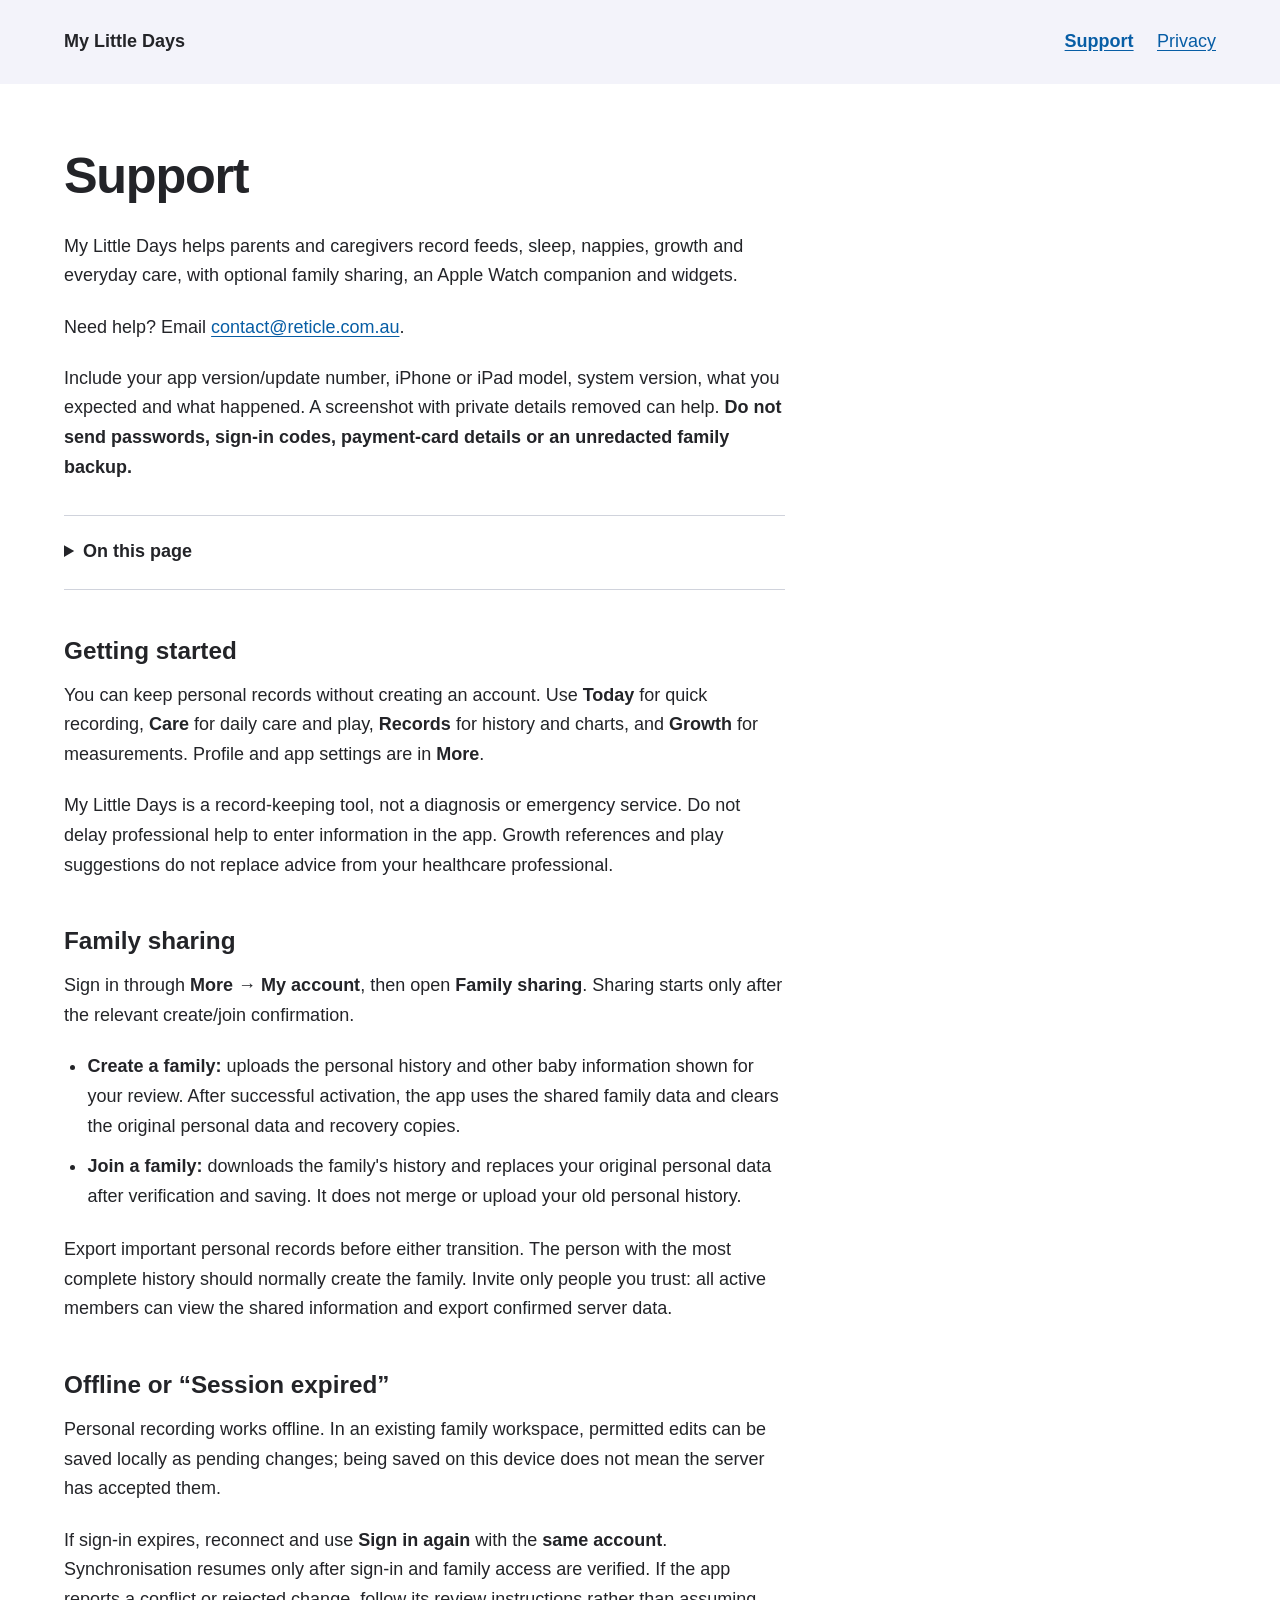
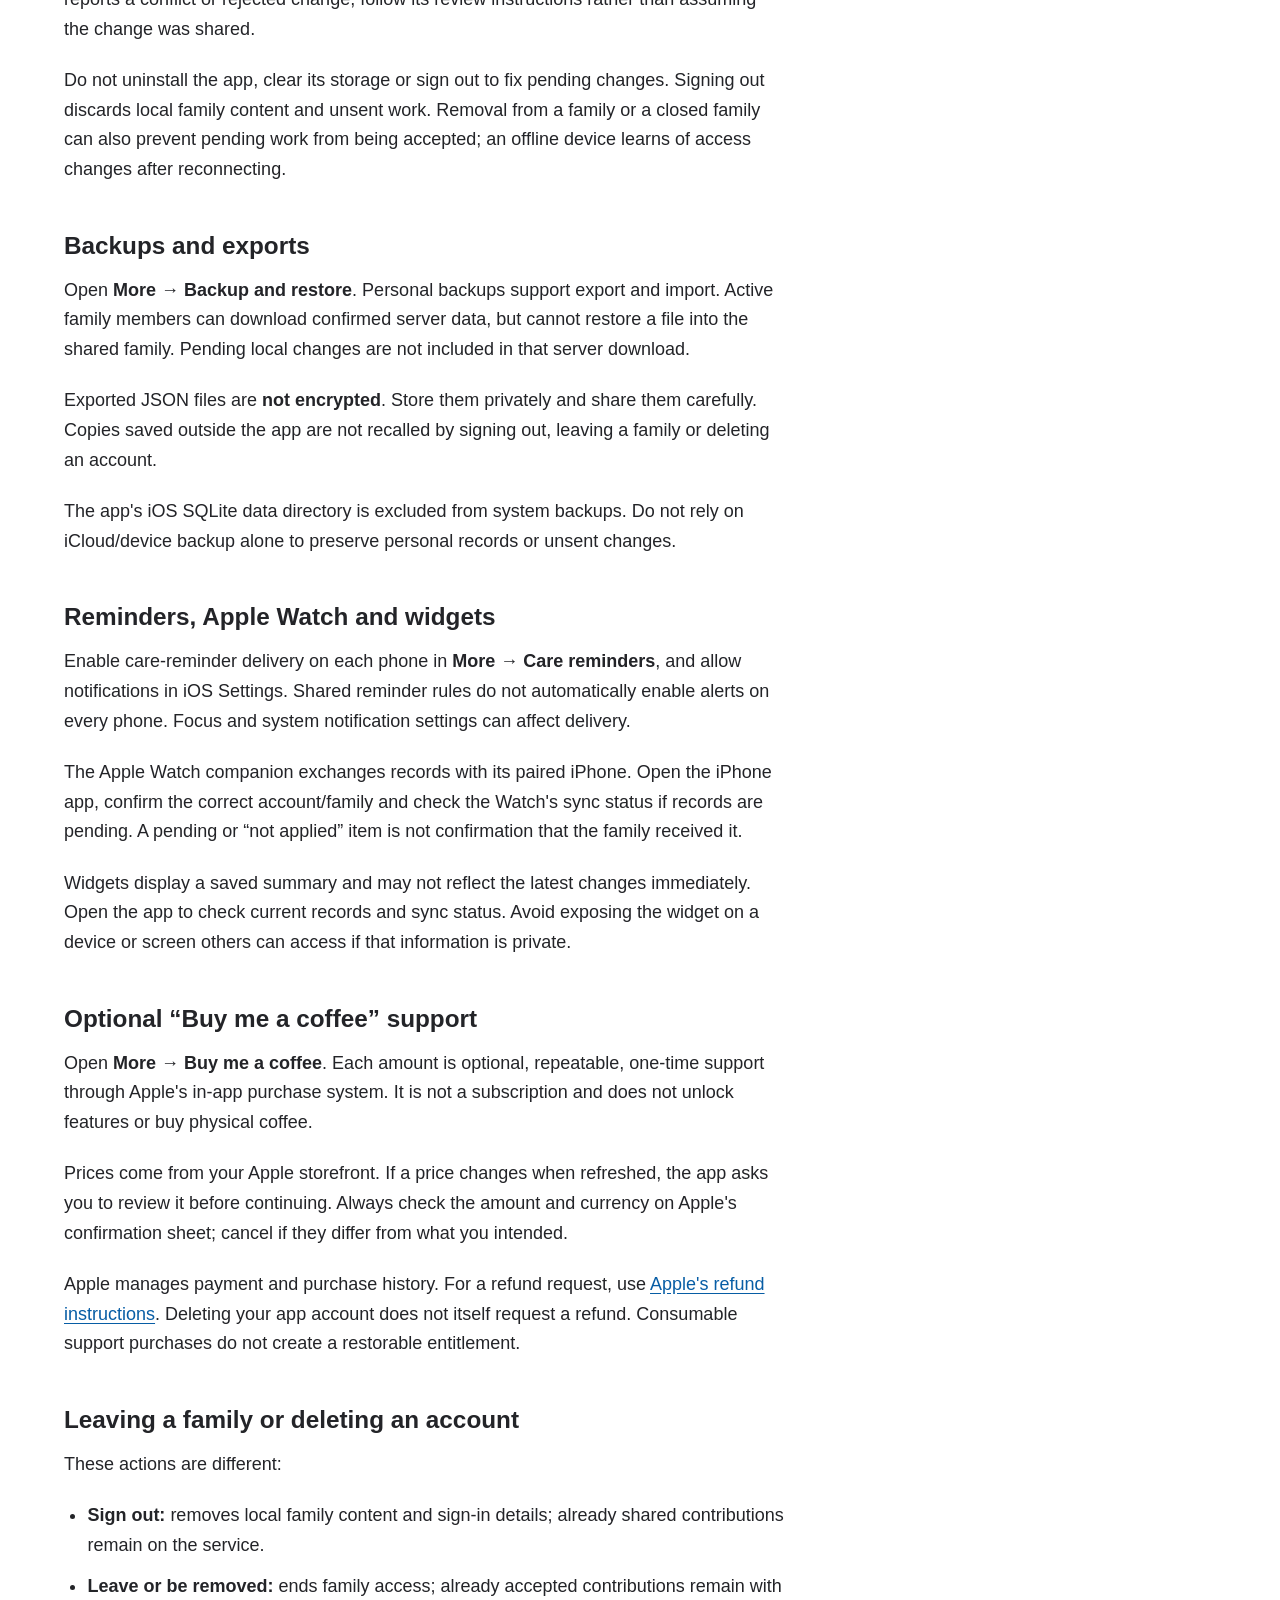
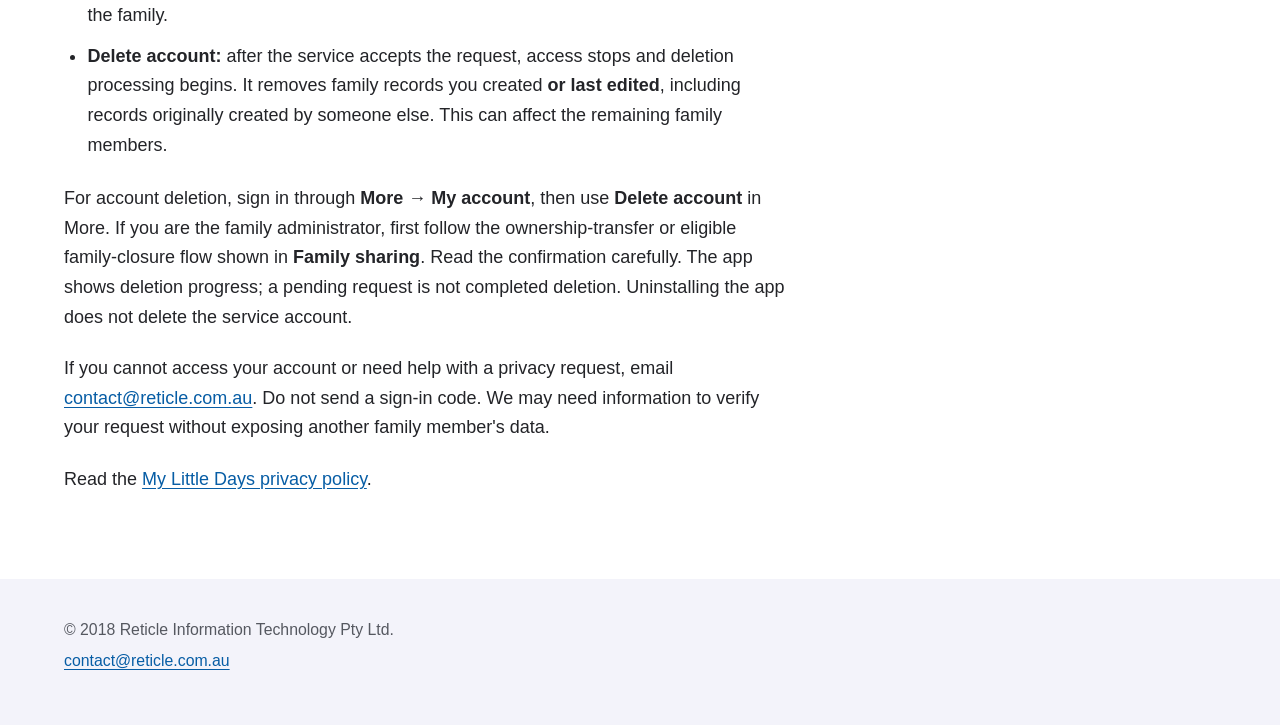
==== docs/index.html @ db730f00 "Publish support and privacy pages" ====
<!doctype html>
<html lang="en-AU"><head><meta charset="utf-8"><meta name="viewport" content="width=device-width, initial-scale=1"><meta name="color-scheme" content="light dark"><meta name="referrer" content="strict-origin-when-cross-origin"><title>Support | My Little Days</title><meta name="description" content="Help with My Little Days: personal records, family sharing, backups, reminders, Apple Watch and account deletion."><link rel="stylesheet" href="styles.css"></head>
<body><a class="skip" href="#main">Skip to content</a><header class="masthead"><a class="brand" href="./">My Little Days</a><nav aria-label="Main"><a href="./" aria-current="page">Support</a><a href="privacy/">Privacy</a></nav></header>
<main id="main"><h1 class="page-title">Support</h1><article class="document" aria-label="Support"><p>My Little Days helps parents and caregivers record feeds, sleep, nappies, growth and everyday care, with optional family sharing, an Apple Watch companion and widgets.</p>
<p>Need help? Email <a href="mailto:contact@reticle.com.au">contact@reticle.com.au</a>.</p>
<p>Include your app version/update number, iPhone or iPad model, system version, what you expected and what happened. A screenshot with private details removed can help. <strong>Do not send passwords, sign-in codes, payment-card details or an unredacted family backup.</strong></p>
<details class="contents"><summary>On this page</summary><ul><li><a href="#getting-started">Getting started</a></li><li><a href="#family-sharing">Family sharing</a></li><li><a href="#offline-or-session-expired">Offline or “Session expired”</a></li><li><a href="#backups-and-exports">Backups and exports</a></li><li><a href="#reminders-apple-watch-and-widgets">Reminders, Apple Watch and widgets</a></li><li><a href="#optional-buy-me-a-coffee-support">Optional “Buy me a coffee” support</a></li><li><a href="#leaving-a-family-or-deleting-an-account">Leaving a family or deleting an account</a></li></ul></details>
<h2 id="getting-started">Getting started</h2>
<p>You can keep personal records without creating an account. Use <strong>Today</strong> for quick recording, <strong>Care</strong> for daily care and play, <strong>Records</strong> for history and charts, and <strong>Growth</strong> for measurements. Profile and app settings are in <strong>More</strong>.</p>
<p>My Little Days is a record-keeping tool, not a diagnosis or emergency service. Do not delay professional help to enter information in the app. Growth references and play suggestions do not replace advice from your healthcare professional.</p>
<h2 id="family-sharing">Family sharing</h2>
<p>Sign in through <strong>More → My account</strong>, then open <strong>Family sharing</strong>. Sharing starts only after the relevant create/join confirmation.</p>
<ul><li><strong>Create a family:</strong> uploads the personal history and other baby information shown for your review. After successful activation, the app uses the shared family data and clears the original personal data and recovery copies.</li><li><strong>Join a family:</strong> downloads the family's history and replaces your original personal data after verification and saving. It does not merge or upload your old personal history.</li></ul>
<p>Export important personal records before either transition. The person with the most complete history should normally create the family. Invite only people you trust: all active members can view the shared information and export confirmed server data.</p>
<h2 id="offline-or-session-expired">Offline or “Session expired”</h2>
<p>Personal recording works offline. In an existing family workspace, permitted edits can be saved locally as pending changes; being saved on this device does not mean the server has accepted them.</p>
<p>If sign-in expires, reconnect and use <strong>Sign in again</strong> with the <strong>same account</strong>. Synchronisation resumes only after sign-in and family access are verified. If the app reports a conflict or rejected change, follow its review instructions rather than assuming the change was shared.</p>
<p>Do not uninstall the app, clear its storage or sign out to fix pending changes. Signing out discards local family content and unsent work. Removal from a family or a closed family can also prevent pending work from being accepted; an offline device learns of access changes after reconnecting.</p>
<h2 id="backups-and-exports">Backups and exports</h2>
<p>Open <strong>More → Backup and restore</strong>. Personal backups support export and import. Active family members can download confirmed server data, but cannot restore a file into the shared family. Pending local changes are not included in that server download.</p>
<p>Exported JSON files are <strong>not encrypted</strong>. Store them privately and share them carefully. Copies saved outside the app are not recalled by signing out, leaving a family or deleting an account.</p>
<p>The app's iOS SQLite data directory is excluded from system backups. Do not rely on iCloud/device backup alone to preserve personal records or unsent changes.</p>
<h2 id="reminders-apple-watch-and-widgets">Reminders, Apple Watch and widgets</h2>
<p>Enable care-reminder delivery on each phone in <strong>More → Care reminders</strong>, and allow notifications in iOS Settings. Shared reminder rules do not automatically enable alerts on every phone. Focus and system notification settings can affect delivery.</p>
<p>The Apple Watch companion exchanges records with its paired iPhone. Open the iPhone app, confirm the correct account/family and check the Watch's sync status if records are pending. A pending or “not applied” item is not confirmation that the family received it.</p>
<p>Widgets display a saved summary and may not reflect the latest changes immediately. Open the app to check current records and sync status. Avoid exposing the widget on a device or screen others can access if that information is private.</p>
<h2 id="optional-buy-me-a-coffee-support">Optional “Buy me a coffee” support</h2>
<p>Open <strong>More → Buy me a coffee</strong>. Each amount is optional, repeatable, one-time support through Apple's in-app purchase system. It is not a subscription and does not unlock features or buy physical coffee.</p>
<p>Prices come from your Apple storefront. If a price changes when refreshed, the app asks you to review it before continuing. Always check the amount and currency on Apple's confirmation sheet; cancel if they differ from what you intended.</p>
<p>Apple manages payment and purchase history. For a refund request, use <a href="https://support.apple.com/en-au/118223">Apple's refund instructions</a>. Deleting your app account does not itself request a refund. Consumable support purchases do not create a restorable entitlement.</p>
<h2 id="leaving-a-family-or-deleting-an-account">Leaving a family or deleting an account</h2>
<p>These actions are different:</p>
<ul><li><strong>Sign out:</strong> removes local family content and sign-in details; already shared contributions remain on the service.</li><li><strong>Leave or be removed:</strong> ends family access; already accepted contributions remain with the family.</li><li><strong>Delete account:</strong> after the service accepts the request, access stops and deletion processing begins. It removes family records you created <strong>or last edited</strong>, including records originally created by someone else. This can affect the remaining family members.</li></ul>
<p>For account deletion, sign in through <strong>More → My account</strong>, then use <strong>Delete account</strong> in More. If you are the family administrator, first follow the ownership-transfer or eligible family-closure flow shown in <strong>Family sharing</strong>. Read the confirmation carefully. The app shows deletion progress; a pending request is not completed deletion. Uninstalling the app does not delete the service account.</p>
<p>If you cannot access your account or need help with a privacy request, email <a href="mailto:contact@reticle.com.au">contact@reticle.com.au</a>. Do not send a sign-in code. We may need information to verify your request without exposing another family member's data.</p>
<p>Read the <a href="privacy/">My Little Days privacy policy</a>.</p></article></main>
<footer><p>© 2018 Reticle Information Technology Pty Ltd.</p><p><a href="mailto:contact@reticle.com.au">contact@reticle.com.au</a></p></footer></body></html>
---- docs/styles.css ----
:root {
  color-scheme: light dark;
  --page: #f3f3fa;
  --paper: #ffffff;
  --ink: #232428;
  --muted: #555860;
  --link: #075da5;
  --rule: #d0d3dc;
  font-family: -apple-system, BlinkMacSystemFont, "Segoe UI", sans-serif;
  font-size: 18px;
  line-height: 1.65;
  color: var(--ink);
  background: var(--page);
}
* { box-sizing: border-box; }
body { margin: 0; }
a { color: var(--link); text-underline-offset: .18em; overflow-wrap: anywhere; }
a:hover { text-decoration-thickness: .12em; }
a:focus-visible, summary:focus-visible { outline: 3px solid var(--link); outline-offset: 4px; }
::selection { background: #c8e4fa; color: #142b40; }
.skip { position: absolute; top: -100px; left: 1rem; background: var(--paper); padding: .6rem 1rem; }
.skip:focus { top: 1rem; }
.masthead, main, footer { max-width: 76rem; margin-inline: auto; padding-inline: clamp(1.2rem, 5vw, 4rem); }
.masthead { padding-block: 1.1rem; display: flex; align-items: center; justify-content: space-between; gap: 1rem; flex-wrap: wrap; }
.brand { font-weight: 700; text-decoration: none; color: var(--ink); }
.masthead nav { display: flex; gap: 1.3rem; }
.masthead a { min-height: 44px; display: inline-flex; align-items: center; }
[aria-current="page"] { font-weight: 700; }
main { padding-block: clamp(1.8rem, 5vw, 3.5rem); background: var(--paper); }
.page-title { margin: 0 0 1.5rem; max-width: 25ch; font-size: clamp(2rem, 5vw, 2.8rem); line-height: 1.15; letter-spacing: -.025em; }
.document { max-width: 72ch; }
.document p { margin: 0 0 1.2rem; }
.document h2 { margin: 2.5rem 0 .8rem; font-size: 1.35rem; line-height: 1.3; scroll-margin-top: 1.5rem; }
.document li { margin-block: .6rem; }
.document ul { padding-left: 1.3rem; margin-block: 0 1.3rem; }
.contents { max-width: 72ch; padding-block: .8rem; margin: 1.8rem 0 2rem; border-block: 1px solid var(--rule); }
summary { cursor: pointer; min-height: 44px; padding-block: .35rem; font-weight: 600; }
.contents ul { padding-left: 1.3rem; margin-block: .5rem; }
.contents a { display: inline-block; padding-block: .35rem; }
footer { padding-block: 1.8rem 2.5rem; color: var(--muted); font-size: .88rem; }
footer p { margin: .3rem 0; }
@media (prefers-color-scheme: dark) {
  :root { --page: #101214; --paper: #1c1e21; --ink: #f2f3f5; --muted: #c0c5cd; --link: #9dcdf5; --rule: #50565f; }
  ::selection { background: #244d6e; color: #ffffff; }
}
@media print {
  :root { color-scheme: light; --page: #fff; --paper: #fff; --ink: #000; --muted: #333; --link: #000; }
  .masthead, .contents, .skip { display: none; }
  main { padding: 0; }
  .document { max-width: none; }
  h2 { break-after: avoid; }
}
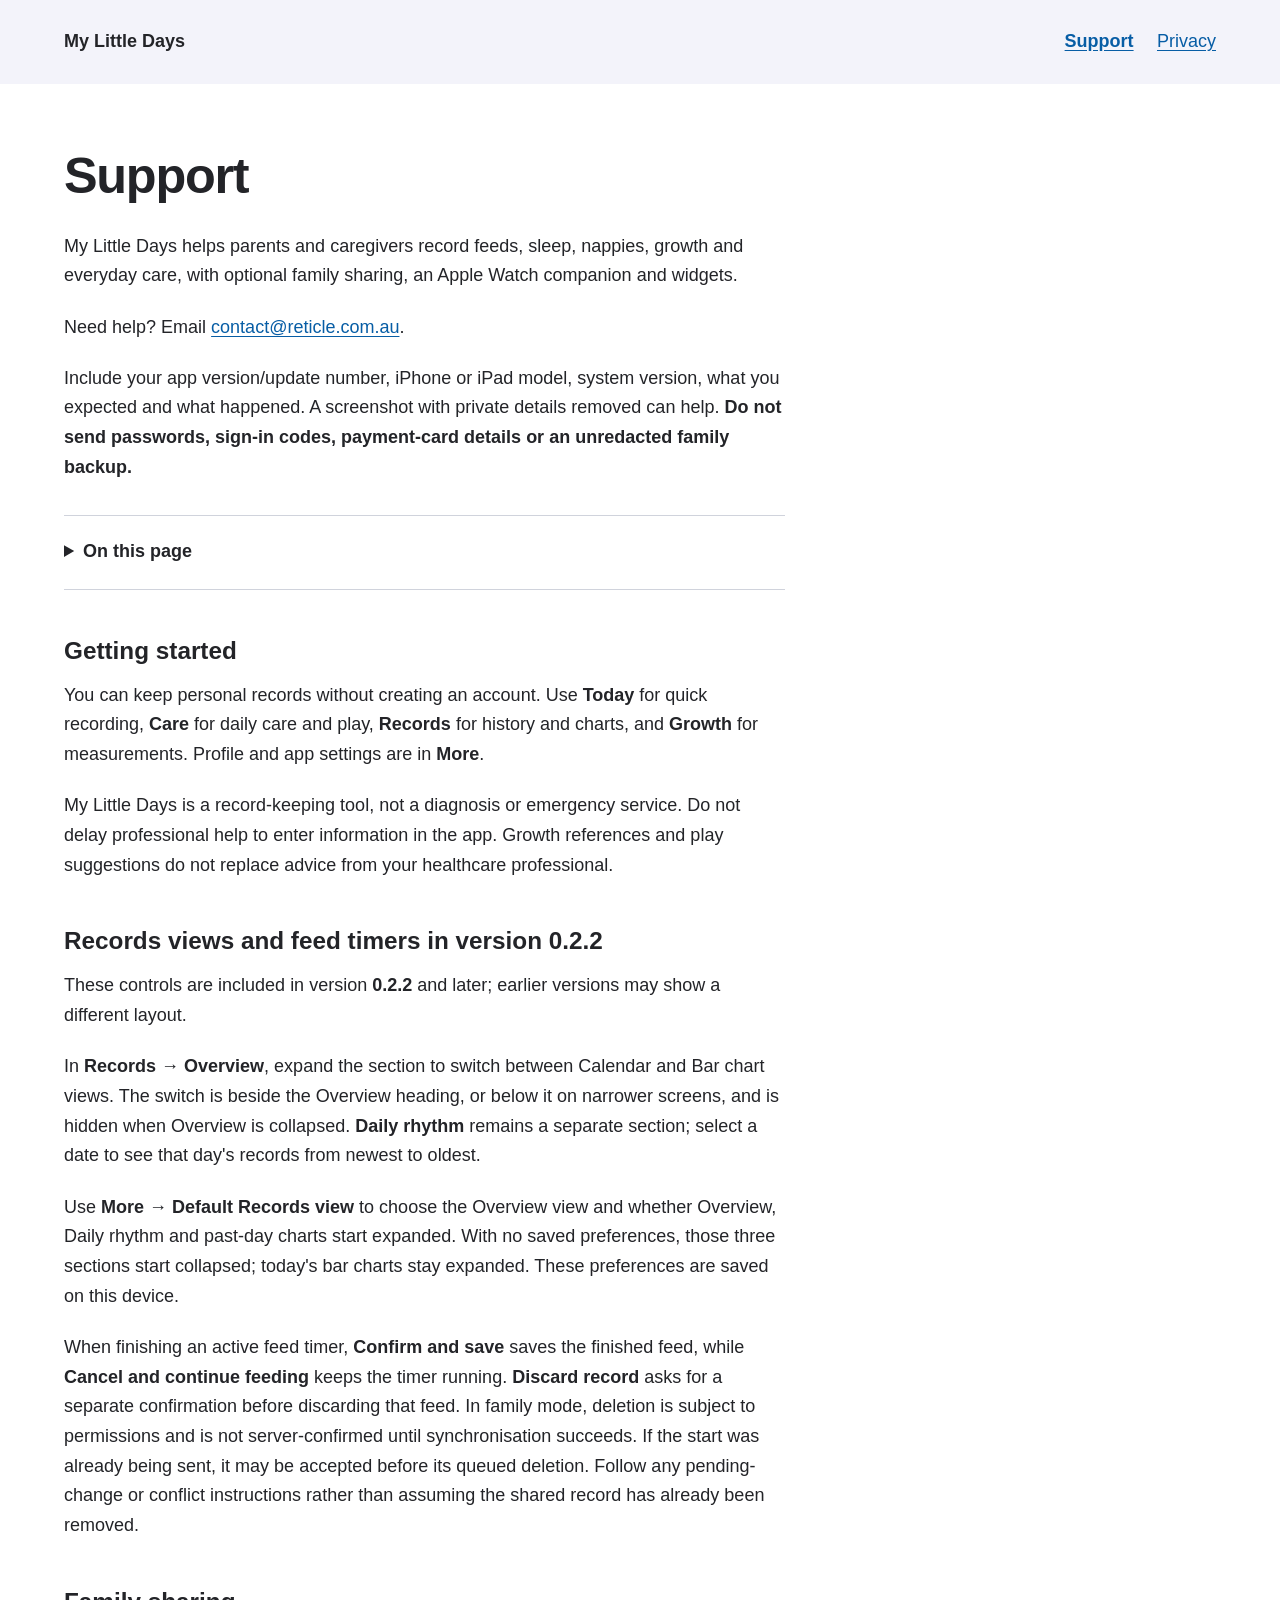
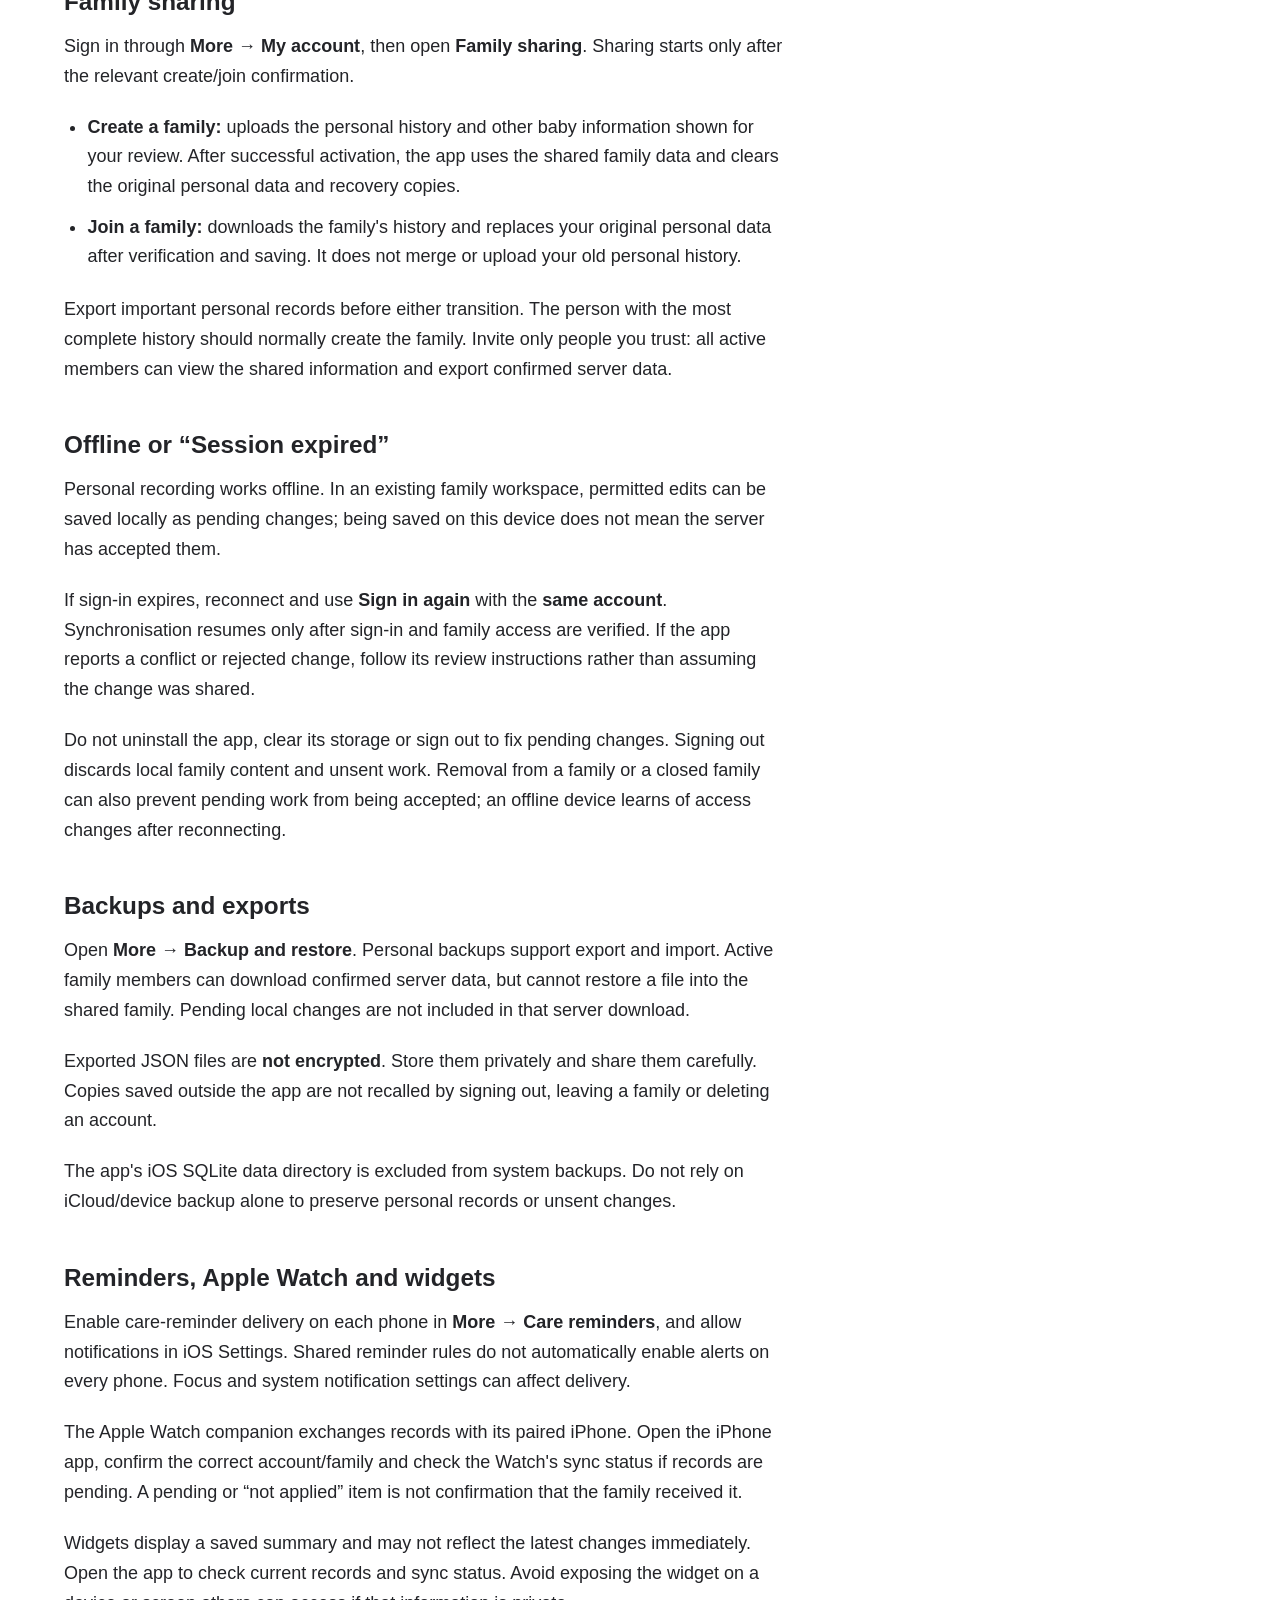
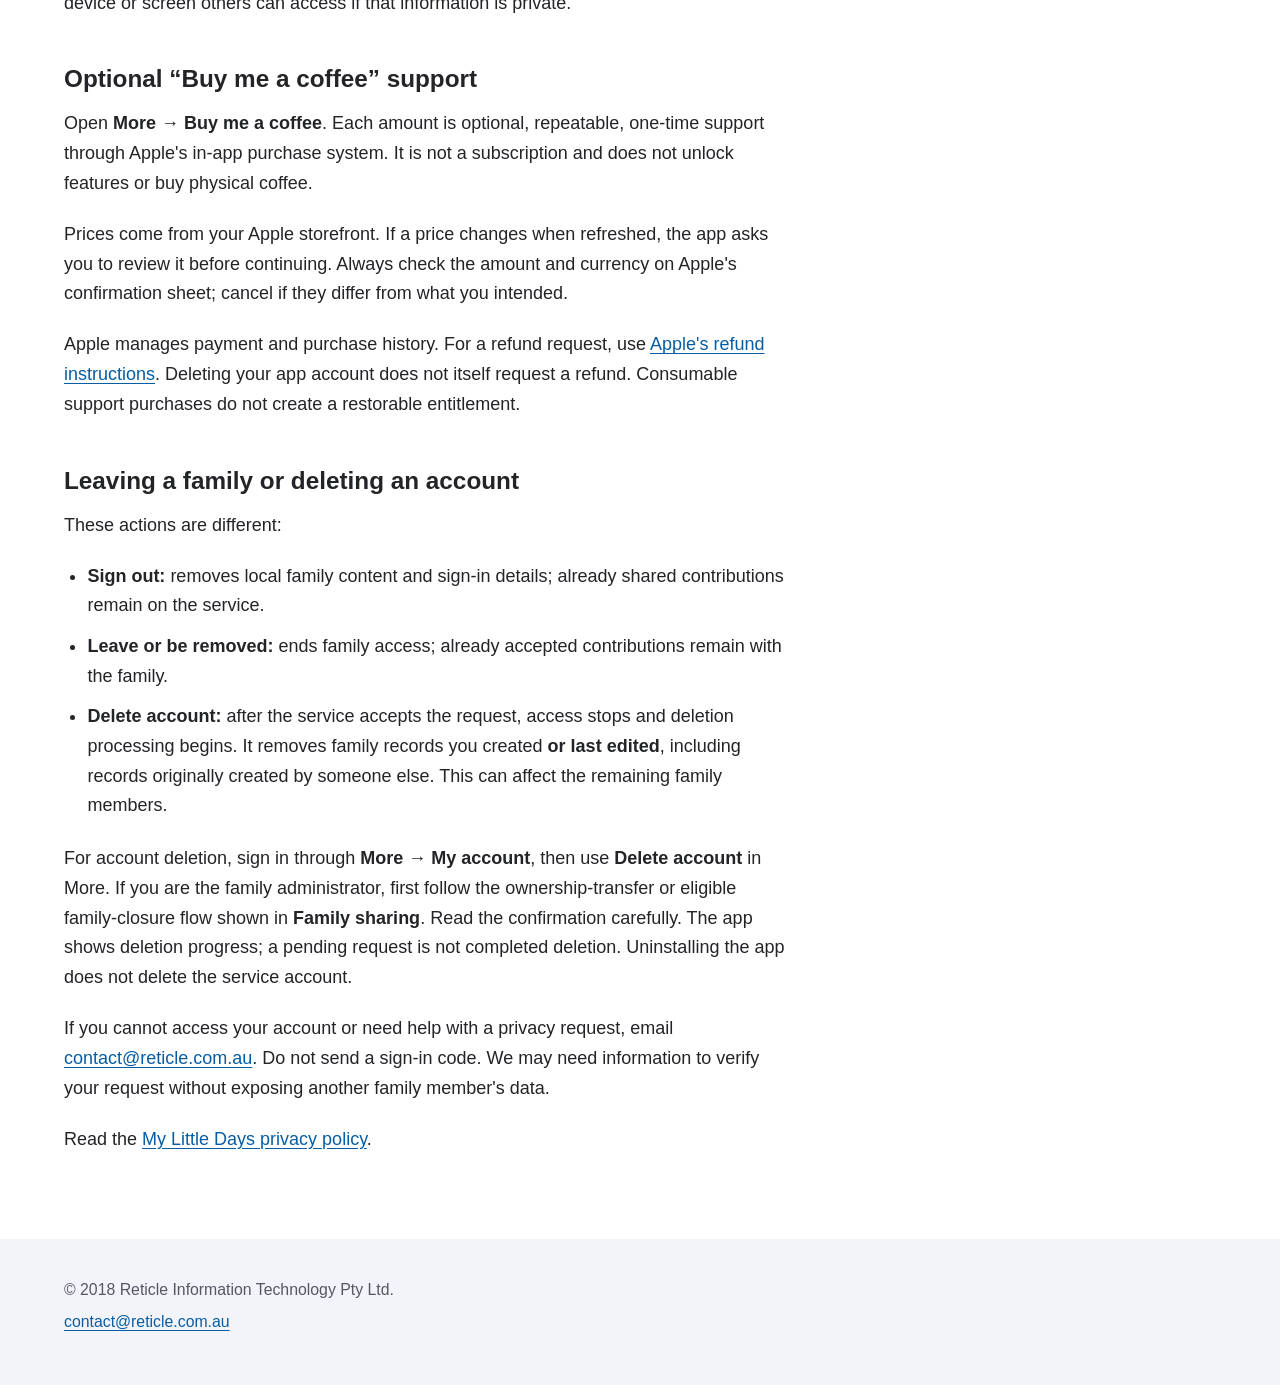
==== commit c8ff2162: "Explain Records views and feed discard in version 0.2.2" ====
--- a/docs/index.html
+++ b/docs/index.html
@@ -4,10 +4,15 @@
 <main id="main"><h1 class="page-title">Support</h1><article class="document" aria-label="Support"><p>My Little Days helps parents and caregivers record feeds, sleep, nappies, growth and everyday care, with optional family sharing, an Apple Watch companion and widgets.</p>
 <p>Need help? Email <a href="mailto:contact@reticle.com.au">contact@reticle.com.au</a>.</p>
 <p>Include your app version/update number, iPhone or iPad model, system version, what you expected and what happened. A screenshot with private details removed can help. <strong>Do not send passwords, sign-in codes, payment-card details or an unredacted family backup.</strong></p>
-<details class="contents"><summary>On this page</summary><ul><li><a href="#getting-started">Getting started</a></li><li><a href="#family-sharing">Family sharing</a></li><li><a href="#offline-or-session-expired">Offline or “Session expired”</a></li><li><a href="#backups-and-exports">Backups and exports</a></li><li><a href="#reminders-apple-watch-and-widgets">Reminders, Apple Watch and widgets</a></li><li><a href="#optional-buy-me-a-coffee-support">Optional “Buy me a coffee” support</a></li><li><a href="#leaving-a-family-or-deleting-an-account">Leaving a family or deleting an account</a></li></ul></details>
+<details class="contents"><summary>On this page</summary><ul><li><a href="#getting-started">Getting started</a></li><li><a href="#records-views-and-feed-timers-in-version-0-2-2">Records views and feed timers in version 0.2.2</a></li><li><a href="#family-sharing">Family sharing</a></li><li><a href="#offline-or-session-expired">Offline or “Session expired”</a></li><li><a href="#backups-and-exports">Backups and exports</a></li><li><a href="#reminders-apple-watch-and-widgets">Reminders, Apple Watch and widgets</a></li><li><a href="#optional-buy-me-a-coffee-support">Optional “Buy me a coffee” support</a></li><li><a href="#leaving-a-family-or-deleting-an-account">Leaving a family or deleting an account</a></li></ul></details>
 <h2 id="getting-started">Getting started</h2>
 <p>You can keep personal records without creating an account. Use <strong>Today</strong> for quick recording, <strong>Care</strong> for daily care and play, <strong>Records</strong> for history and charts, and <strong>Growth</strong> for measurements. Profile and app settings are in <strong>More</strong>.</p>
 <p>My Little Days is a record-keeping tool, not a diagnosis or emergency service. Do not delay professional help to enter information in the app. Growth references and play suggestions do not replace advice from your healthcare professional.</p>
+<h2 id="records-views-and-feed-timers-in-version-0-2-2">Records views and feed timers in version 0.2.2</h2>
+<p>These controls are included in version <strong>0.2.2</strong> and later; earlier versions may show a different layout.</p>
+<p>In <strong>Records → Overview</strong>, expand the section to switch between Calendar and Bar chart views. The switch is beside the Overview heading, or below it on narrower screens, and is hidden when Overview is collapsed. <strong>Daily rhythm</strong> remains a separate section; select a date to see that day's records from newest to oldest.</p>
+<p>Use <strong>More → Default Records view</strong> to choose the Overview view and whether Overview, Daily rhythm and past-day charts start expanded. With no saved preferences, those three sections start collapsed; today's bar charts stay expanded. These preferences are saved on this device.</p>
+<p>When finishing an active feed timer, <strong>Confirm and save</strong> saves the finished feed, while <strong>Cancel and continue feeding</strong> keeps the timer running. <strong>Discard record</strong> asks for a separate confirmation before discarding that feed. In family mode, deletion is subject to permissions and is not server-confirmed until synchronisation succeeds. If the start was already being sent, it may be accepted before its queued deletion. Follow any pending-change or conflict instructions rather than assuming the shared record has already been removed.</p>
 <h2 id="family-sharing">Family sharing</h2>
 <p>Sign in through <strong>More → My account</strong>, then open <strong>Family sharing</strong>. Sharing starts only after the relevant create/join confirmation.</p>
 <ul><li><strong>Create a family:</strong> uploads the personal history and other baby information shown for your review. After successful activation, the app uses the shared family data and clears the original personal data and recovery copies.</li><li><strong>Join a family:</strong> downloads the family's history and replaces your original personal data after verification and saving. It does not merge or upload your old personal history.</li></ul>
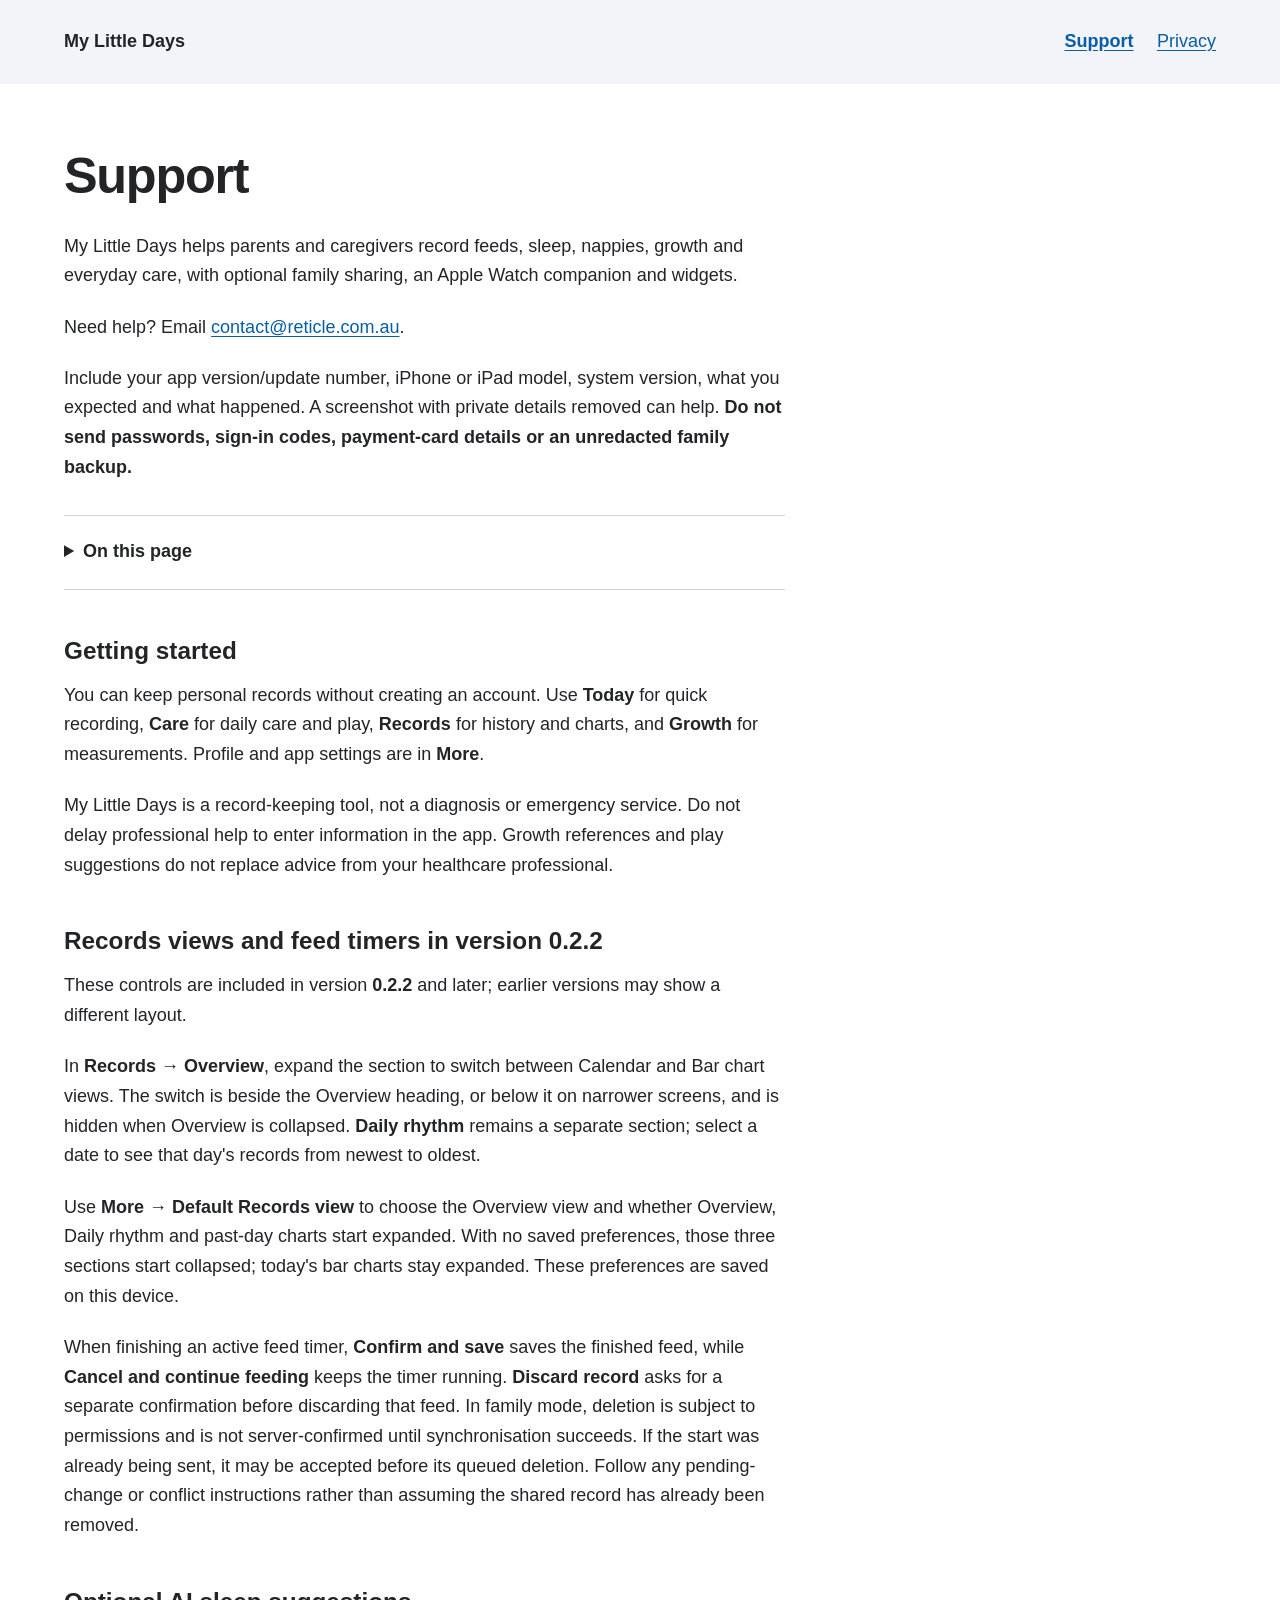
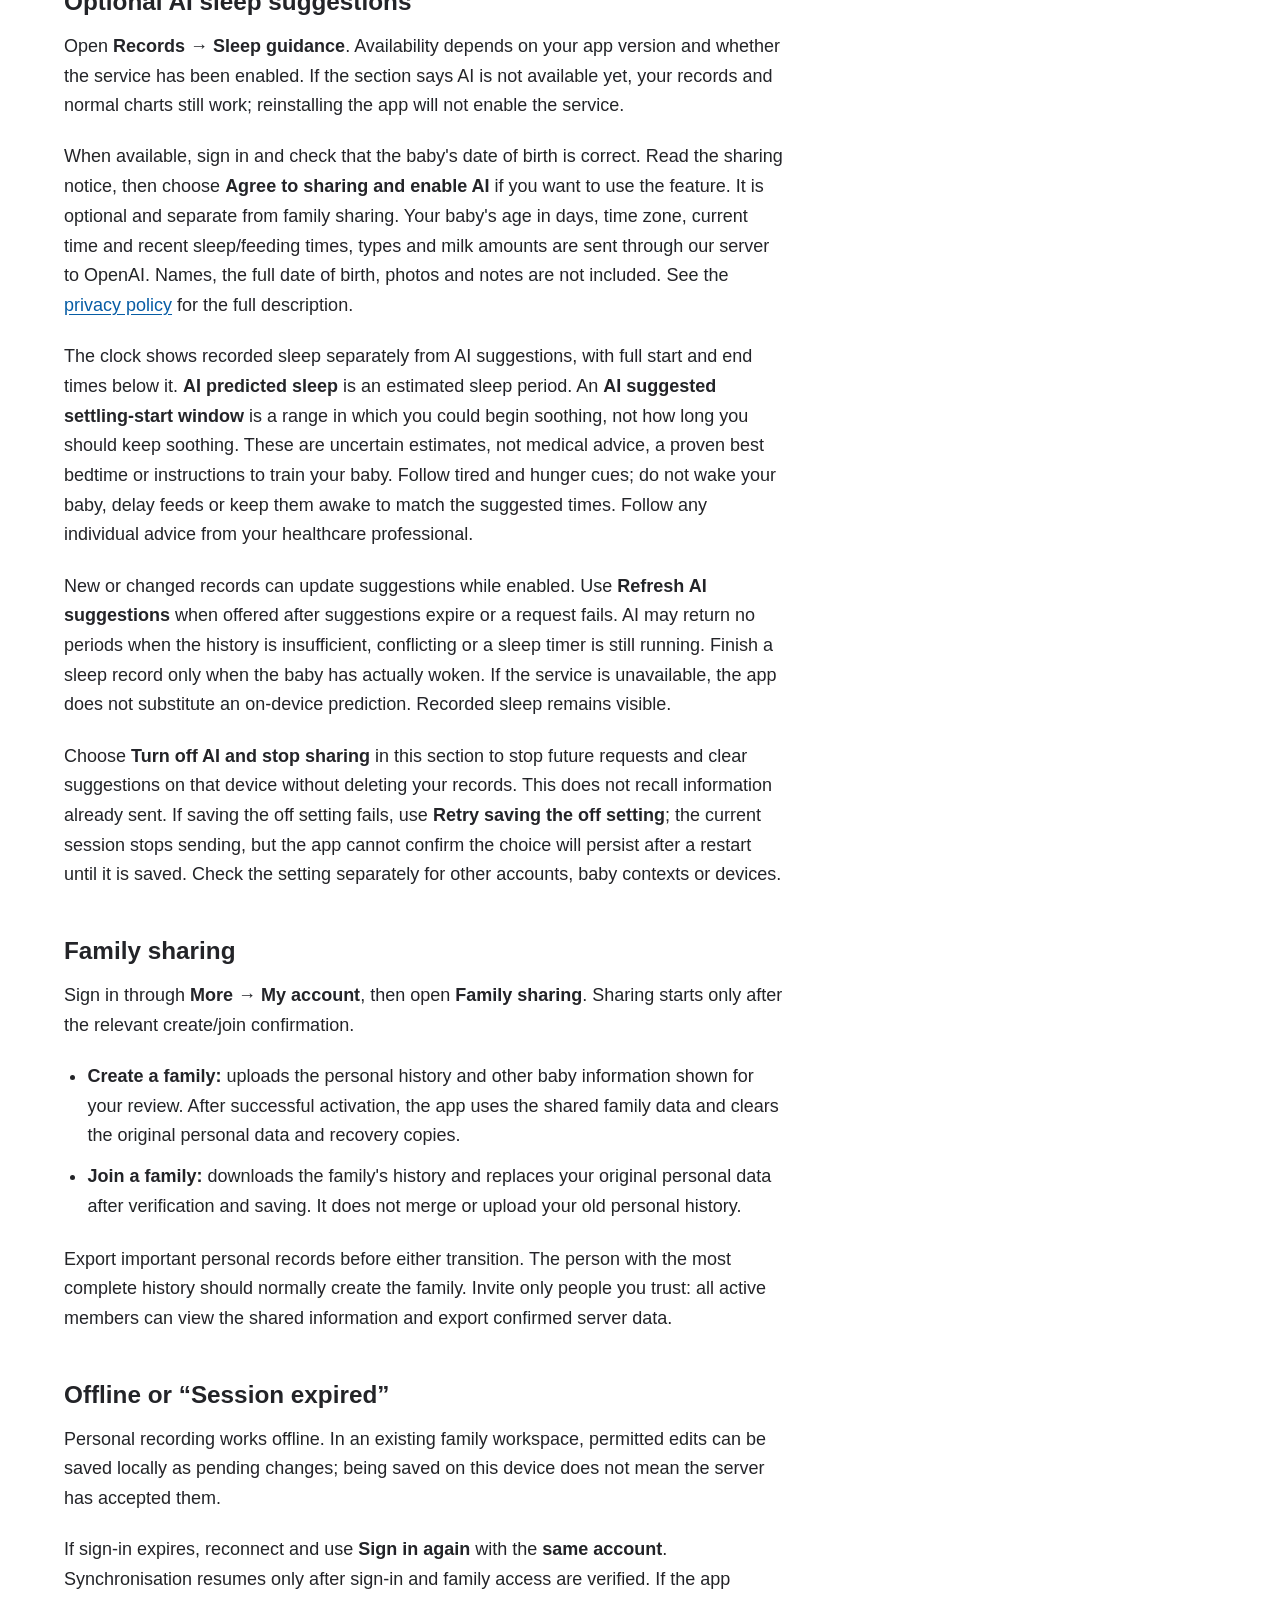
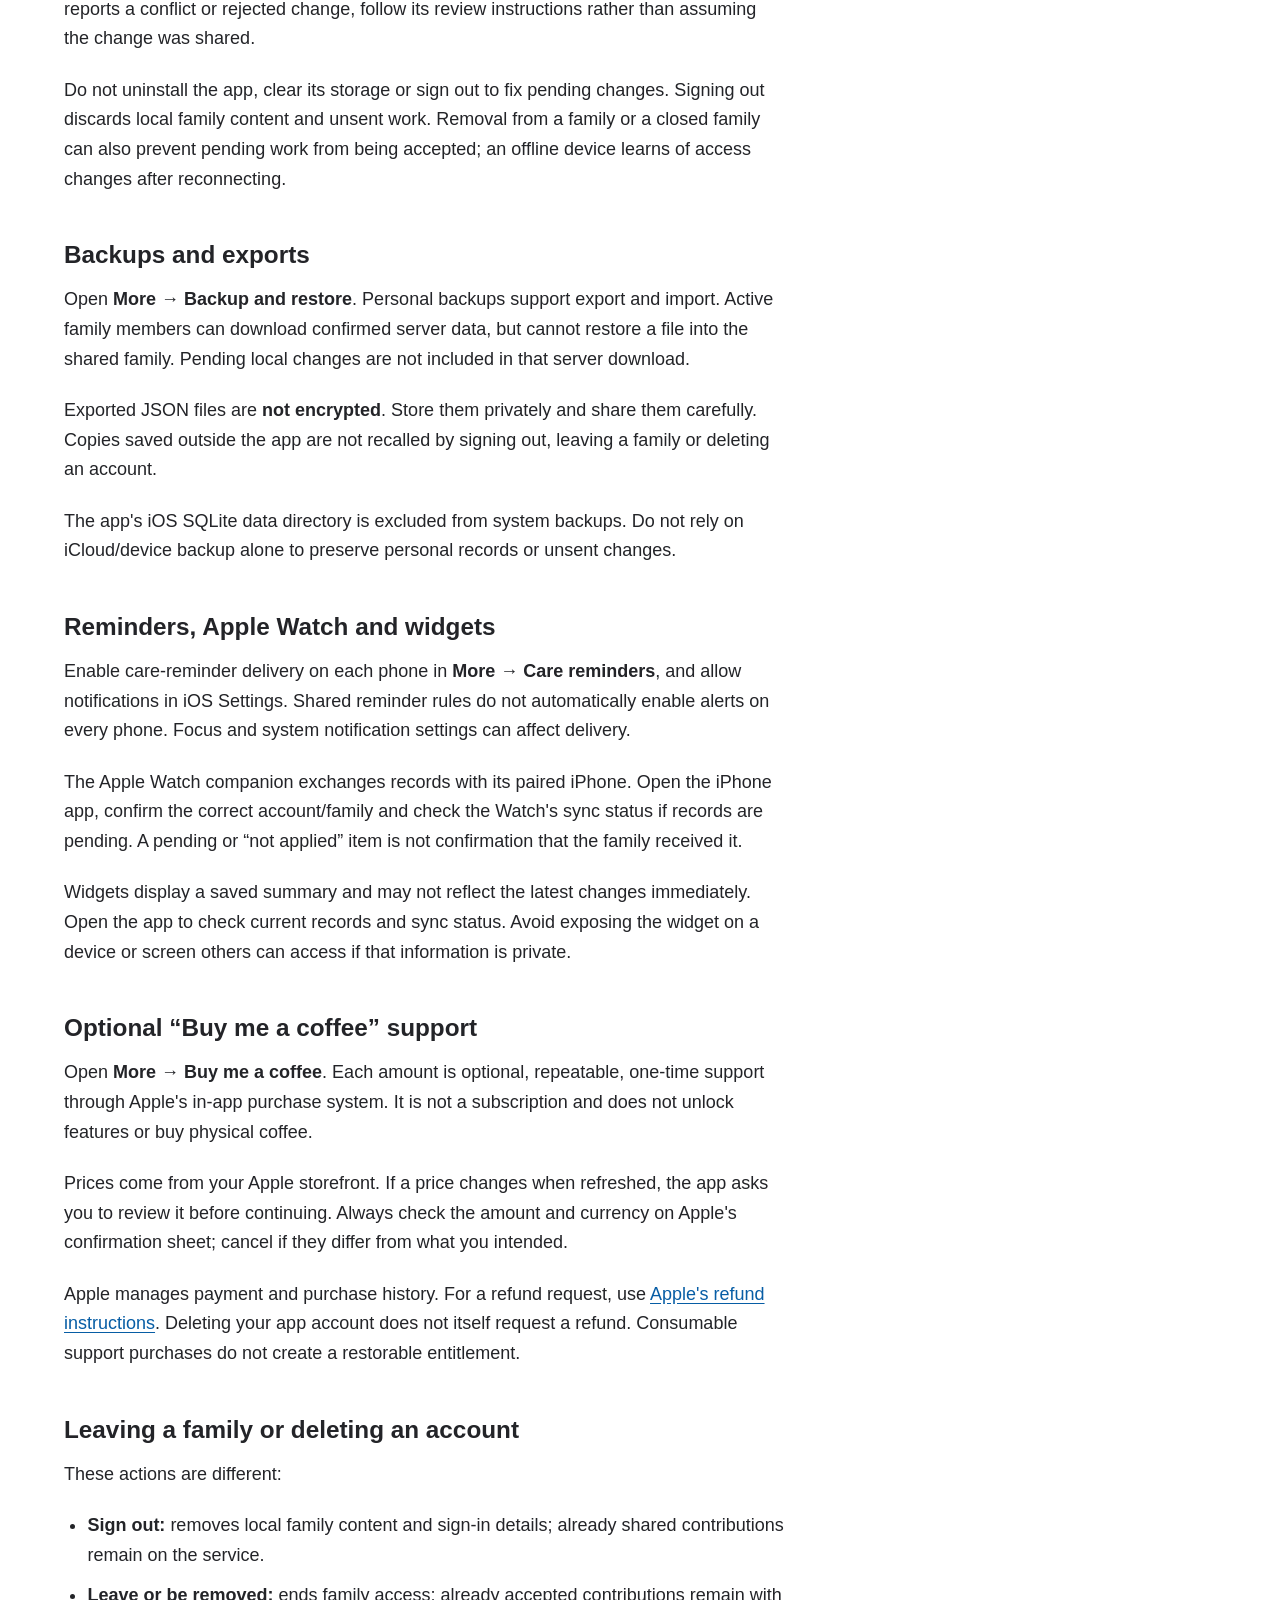
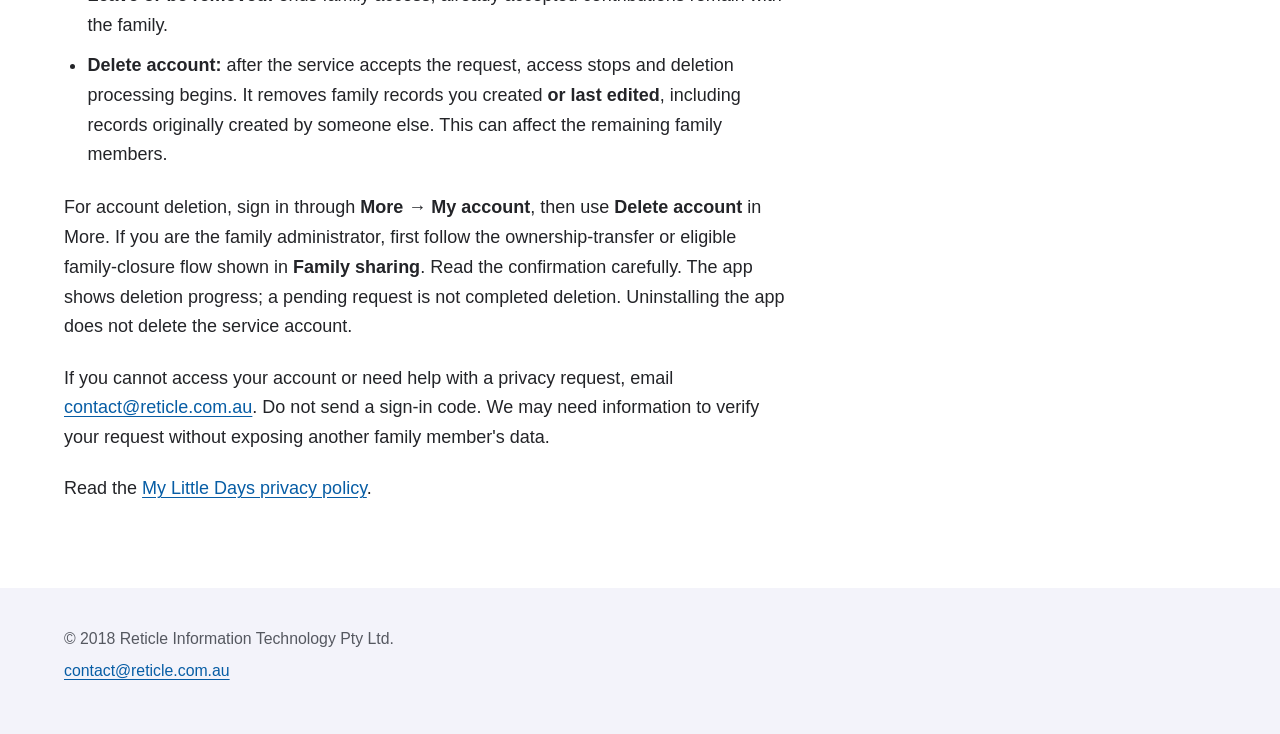
==== commit 6d99f4e4: "Explain optional AI sleep sharing and controls" ====
--- a/docs/index.html
+++ b/docs/index.html
@@ -4,7 +4,7 @@
 <main id="main"><h1 class="page-title">Support</h1><article class="document" aria-label="Support"><p>My Little Days helps parents and caregivers record feeds, sleep, nappies, growth and everyday care, with optional family sharing, an Apple Watch companion and widgets.</p>
 <p>Need help? Email <a href="mailto:contact@reticle.com.au">contact@reticle.com.au</a>.</p>
 <p>Include your app version/update number, iPhone or iPad model, system version, what you expected and what happened. A screenshot with private details removed can help. <strong>Do not send passwords, sign-in codes, payment-card details or an unredacted family backup.</strong></p>
-<details class="contents"><summary>On this page</summary><ul><li><a href="#getting-started">Getting started</a></li><li><a href="#records-views-and-feed-timers-in-version-0-2-2">Records views and feed timers in version 0.2.2</a></li><li><a href="#family-sharing">Family sharing</a></li><li><a href="#offline-or-session-expired">Offline or “Session expired”</a></li><li><a href="#backups-and-exports">Backups and exports</a></li><li><a href="#reminders-apple-watch-and-widgets">Reminders, Apple Watch and widgets</a></li><li><a href="#optional-buy-me-a-coffee-support">Optional “Buy me a coffee” support</a></li><li><a href="#leaving-a-family-or-deleting-an-account">Leaving a family or deleting an account</a></li></ul></details>
+<details class="contents"><summary>On this page</summary><ul><li><a href="#getting-started">Getting started</a></li><li><a href="#records-views-and-feed-timers-in-version-0-2-2">Records views and feed timers in version 0.2.2</a></li><li><a href="#optional-ai-sleep-suggestions">Optional AI sleep suggestions</a></li><li><a href="#family-sharing">Family sharing</a></li><li><a href="#offline-or-session-expired">Offline or “Session expired”</a></li><li><a href="#backups-and-exports">Backups and exports</a></li><li><a href="#reminders-apple-watch-and-widgets">Reminders, Apple Watch and widgets</a></li><li><a href="#optional-buy-me-a-coffee-support">Optional “Buy me a coffee” support</a></li><li><a href="#leaving-a-family-or-deleting-an-account">Leaving a family or deleting an account</a></li></ul></details>
 <h2 id="getting-started">Getting started</h2>
 <p>You can keep personal records without creating an account. Use <strong>Today</strong> for quick recording, <strong>Care</strong> for daily care and play, <strong>Records</strong> for history and charts, and <strong>Growth</strong> for measurements. Profile and app settings are in <strong>More</strong>.</p>
 <p>My Little Days is a record-keeping tool, not a diagnosis or emergency service. Do not delay professional help to enter information in the app. Growth references and play suggestions do not replace advice from your healthcare professional.</p>
@@ -13,6 +13,12 @@
 <p>In <strong>Records → Overview</strong>, expand the section to switch between Calendar and Bar chart views. The switch is beside the Overview heading, or below it on narrower screens, and is hidden when Overview is collapsed. <strong>Daily rhythm</strong> remains a separate section; select a date to see that day's records from newest to oldest.</p>
 <p>Use <strong>More → Default Records view</strong> to choose the Overview view and whether Overview, Daily rhythm and past-day charts start expanded. With no saved preferences, those three sections start collapsed; today's bar charts stay expanded. These preferences are saved on this device.</p>
 <p>When finishing an active feed timer, <strong>Confirm and save</strong> saves the finished feed, while <strong>Cancel and continue feeding</strong> keeps the timer running. <strong>Discard record</strong> asks for a separate confirmation before discarding that feed. In family mode, deletion is subject to permissions and is not server-confirmed until synchronisation succeeds. If the start was already being sent, it may be accepted before its queued deletion. Follow any pending-change or conflict instructions rather than assuming the shared record has already been removed.</p>
+<h2 id="optional-ai-sleep-suggestions">Optional AI sleep suggestions</h2>
+<p>Open <strong>Records → Sleep guidance</strong>. Availability depends on your app version and whether the service has been enabled. If the section says AI is not available yet, your records and normal charts still work; reinstalling the app will not enable the service.</p>
+<p>When available, sign in and check that the baby's date of birth is correct. Read the sharing notice, then choose <strong>Agree to sharing and enable AI</strong> if you want to use the feature. It is optional and separate from family sharing. Your baby's age in days, time zone, current time and recent sleep/feeding times, types and milk amounts are sent through our server to OpenAI. Names, the full date of birth, photos and notes are not included. See the <a href="privacy/">privacy policy</a> for the full description.</p>
+<p>The clock shows recorded sleep separately from AI suggestions, with full start and end times below it. <strong>AI predicted sleep</strong> is an estimated sleep period. An <strong>AI suggested settling-start window</strong> is a range in which you could begin soothing, not how long you should keep soothing. These are uncertain estimates, not medical advice, a proven best bedtime or instructions to train your baby. Follow tired and hunger cues; do not wake your baby, delay feeds or keep them awake to match the suggested times. Follow any individual advice from your healthcare professional.</p>
+<p>New or changed records can update suggestions while enabled. Use <strong>Refresh AI suggestions</strong> when offered after suggestions expire or a request fails. AI may return no periods when the history is insufficient, conflicting or a sleep timer is still running. Finish a sleep record only when the baby has actually woken. If the service is unavailable, the app does not substitute an on-device prediction. Recorded sleep remains visible.</p>
+<p>Choose <strong>Turn off AI and stop sharing</strong> in this section to stop future requests and clear suggestions on that device without deleting your records. This does not recall information already sent. If saving the off setting fails, use <strong>Retry saving the off setting</strong>; the current session stops sending, but the app cannot confirm the choice will persist after a restart until it is saved. Check the setting separately for other accounts, baby contexts or devices.</p>
 <h2 id="family-sharing">Family sharing</h2>
 <p>Sign in through <strong>More → My account</strong>, then open <strong>Family sharing</strong>. Sharing starts only after the relevant create/join confirmation.</p>
 <ul><li><strong>Create a family:</strong> uploads the personal history and other baby information shown for your review. After successful activation, the app uses the shared family data and clears the original personal data and recovery copies.</li><li><strong>Join a family:</strong> downloads the family's history and replaces your original personal data after verification and saving. It does not merge or upload your old personal history.</li></ul>
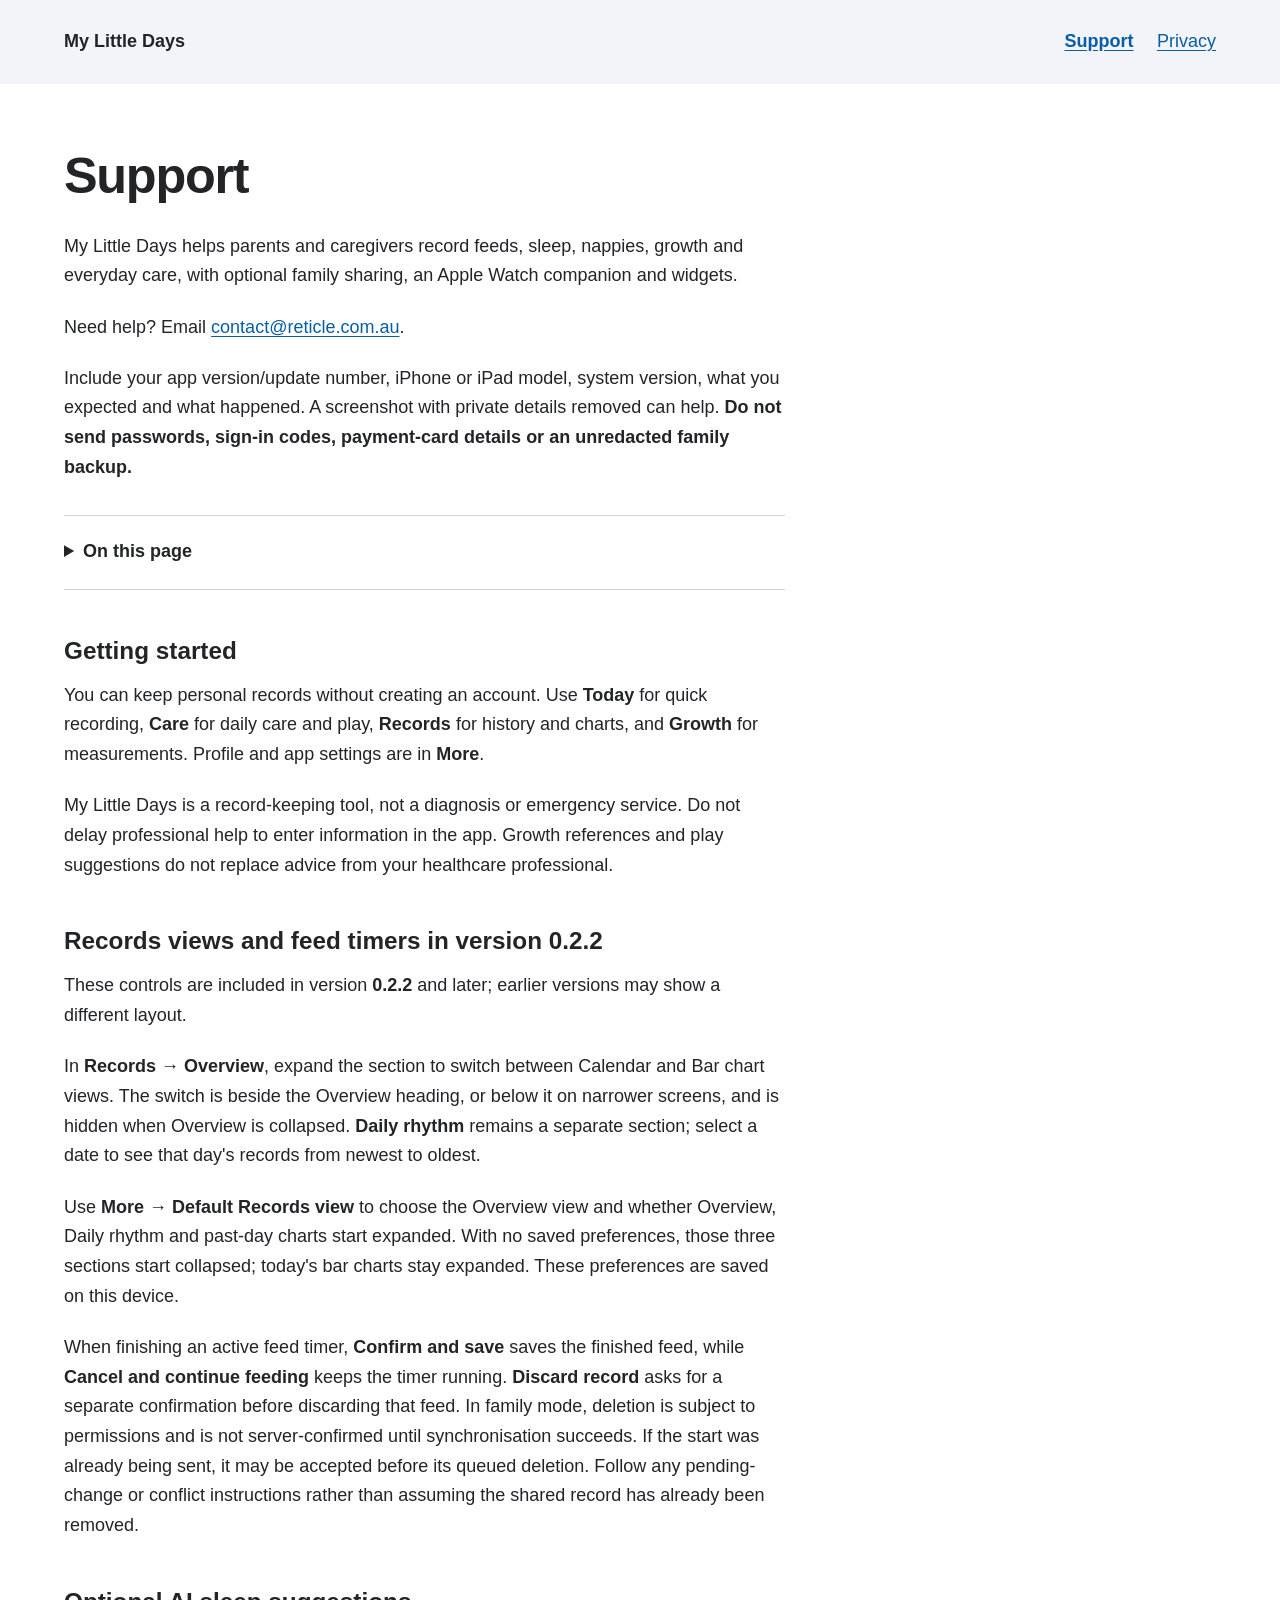
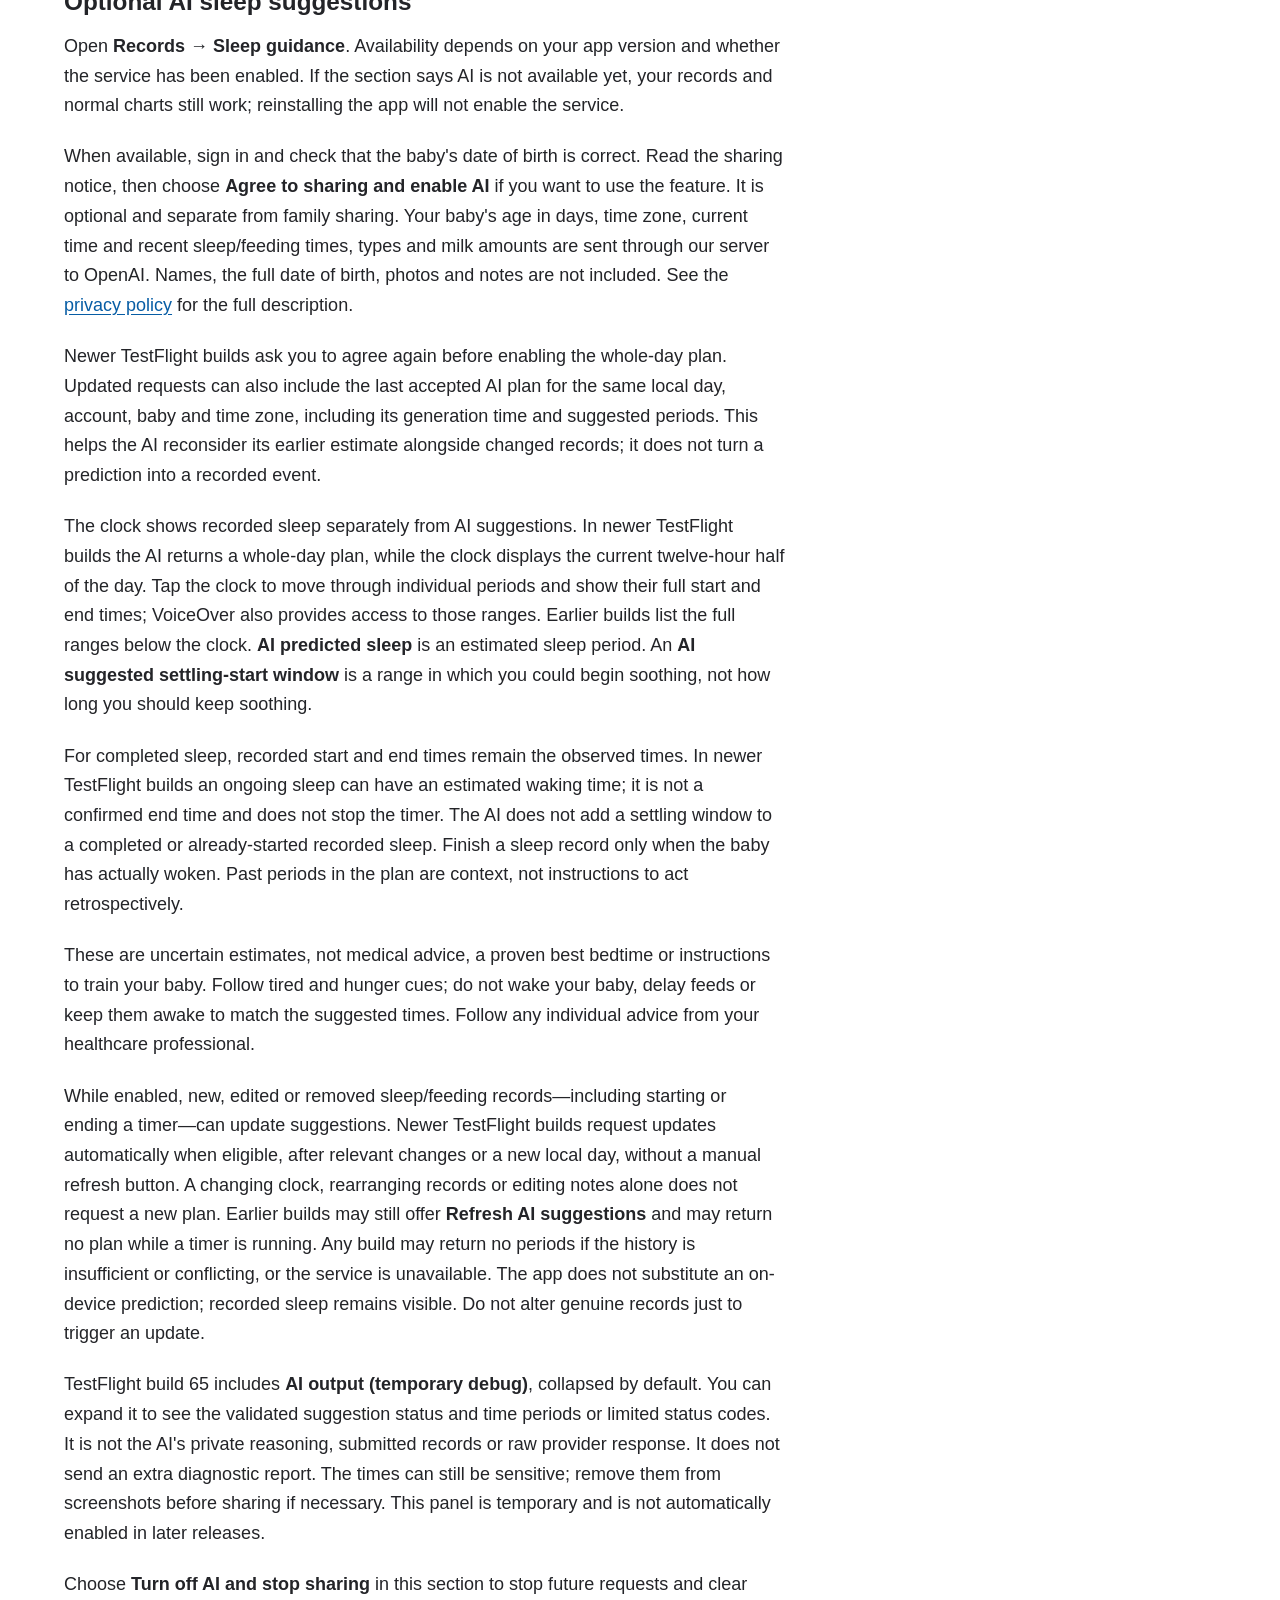
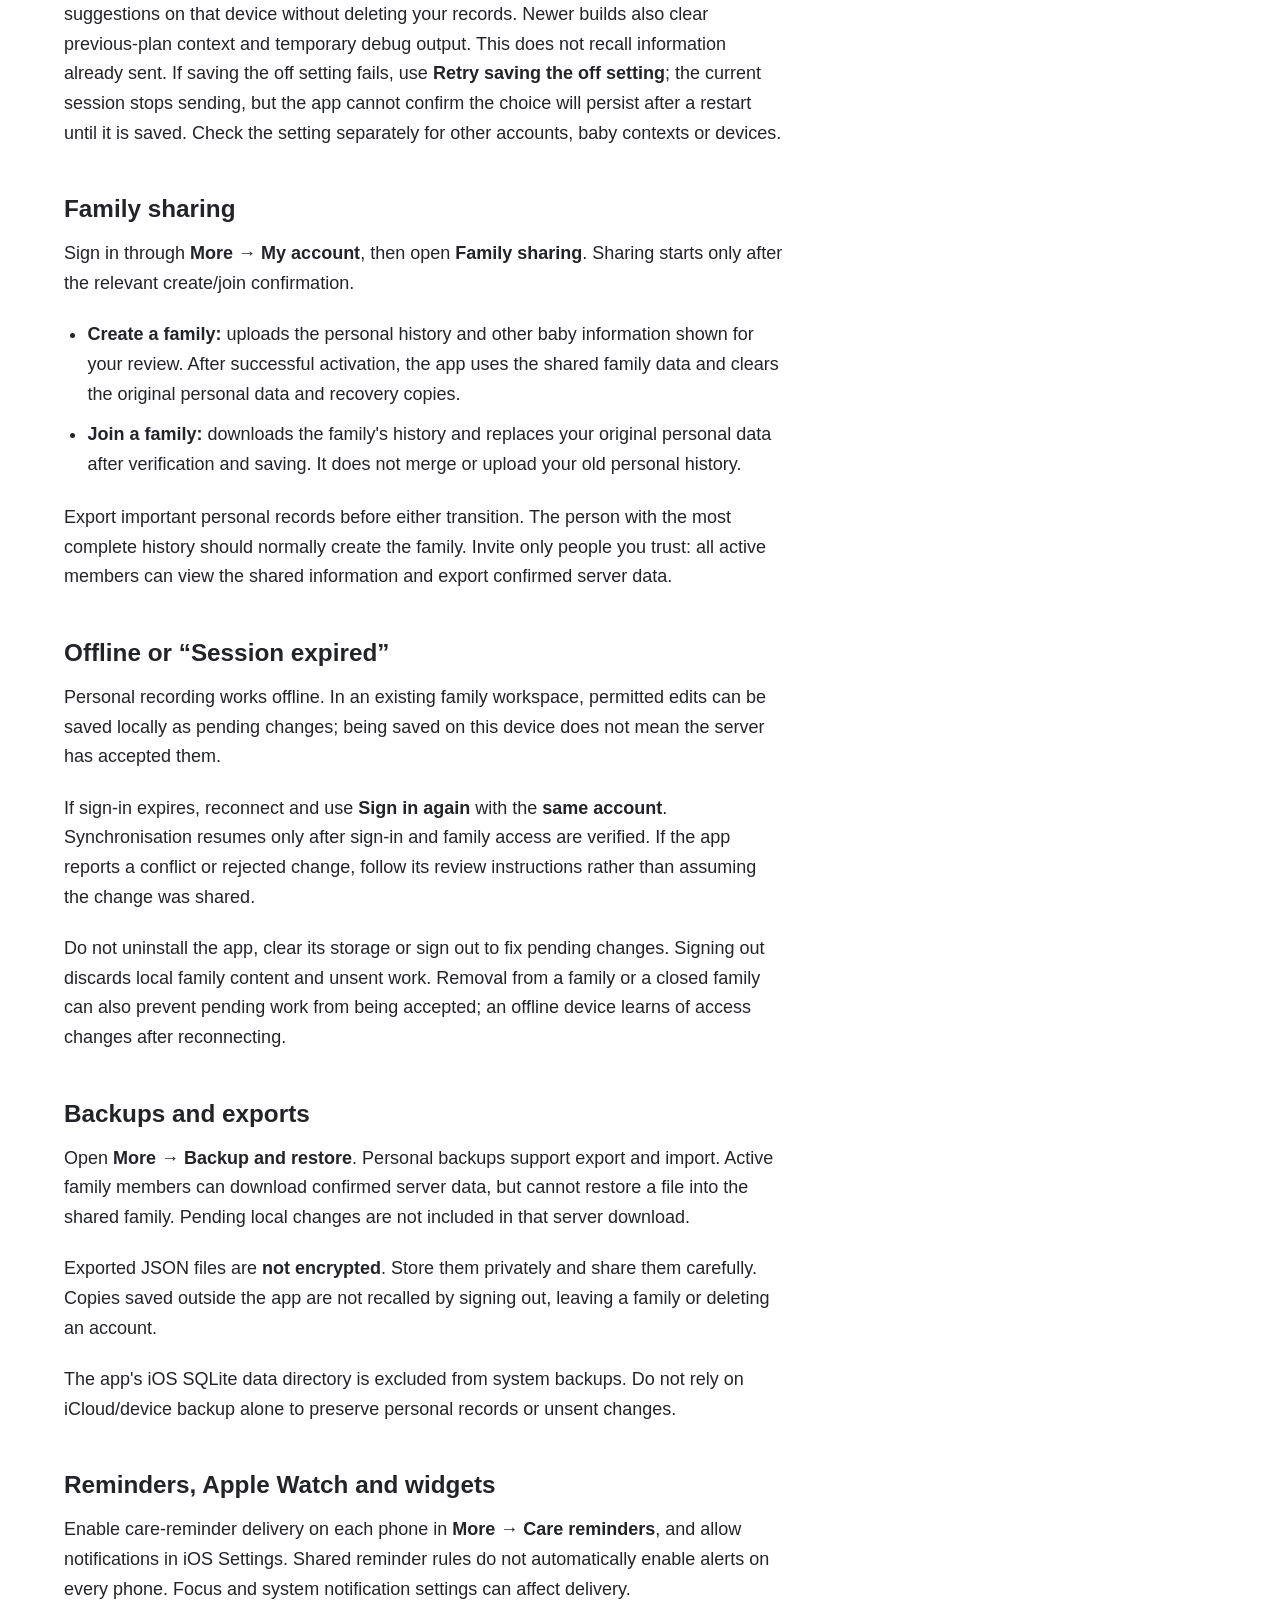
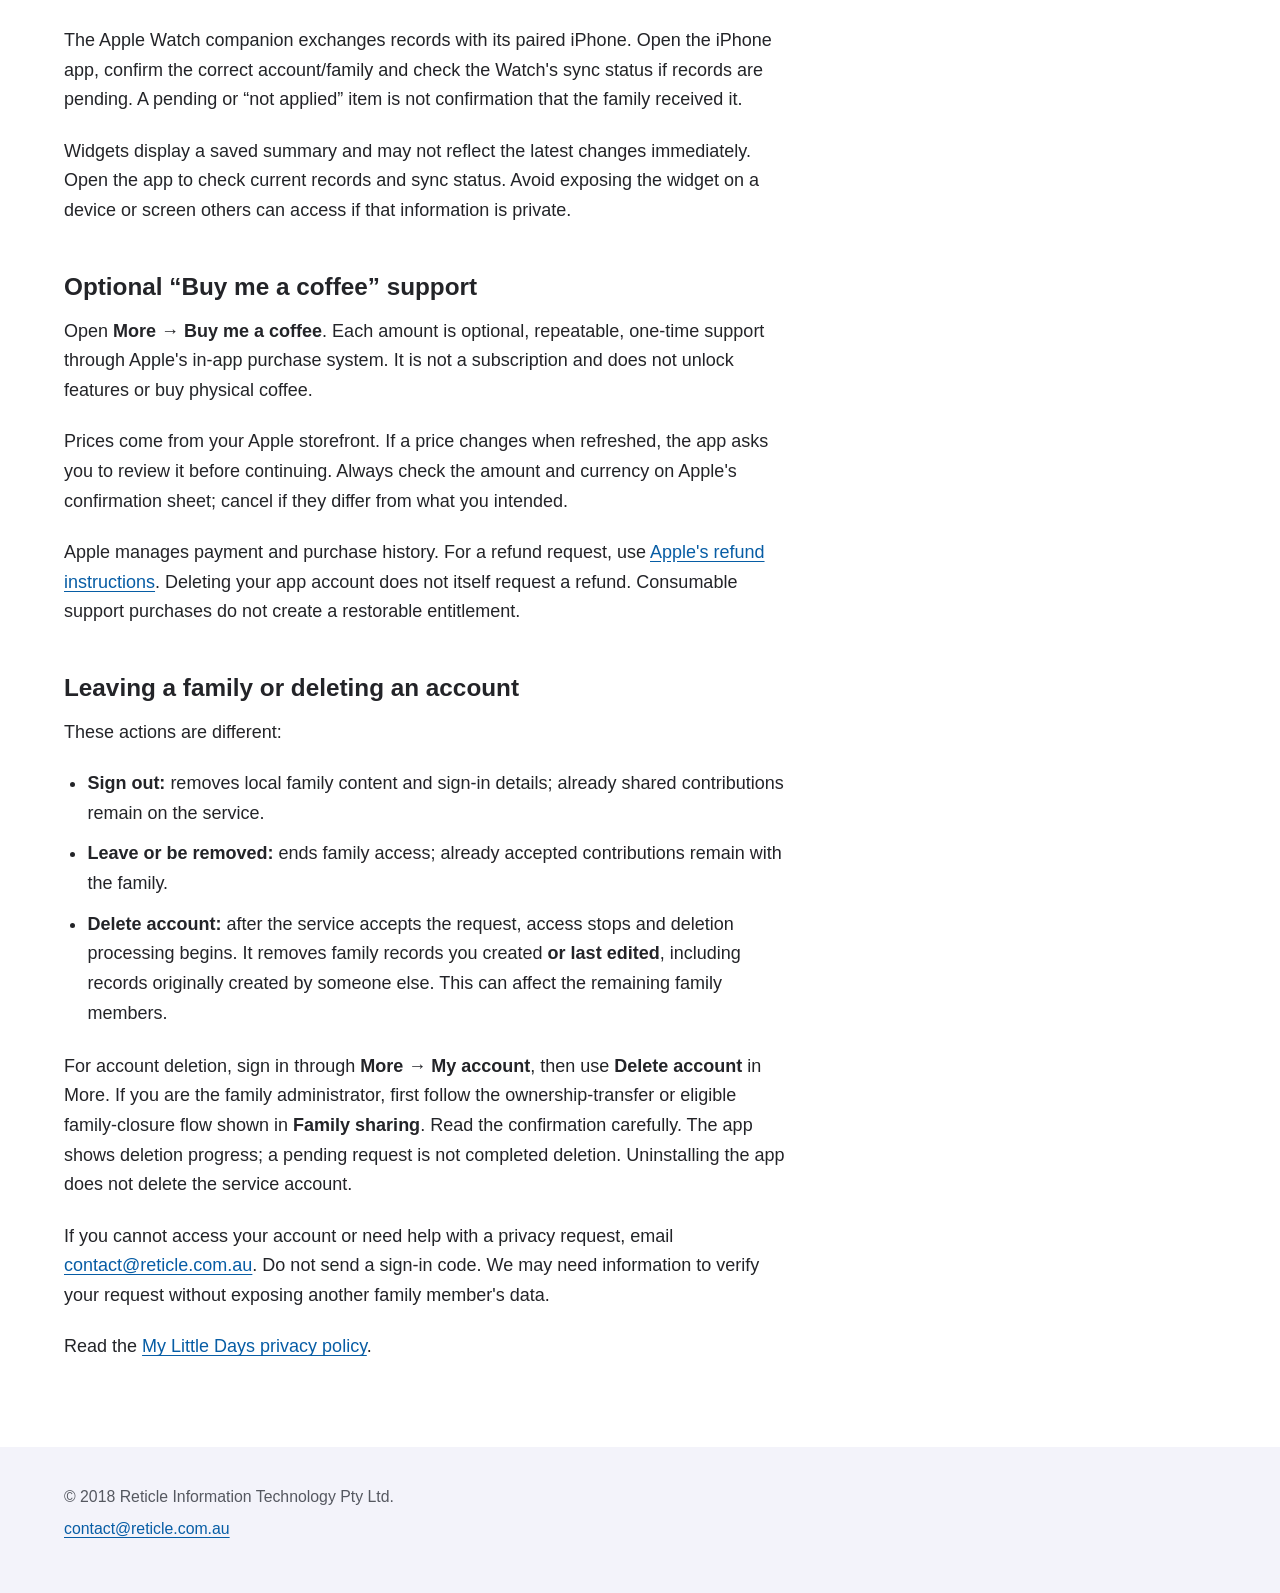
==== commit be0b4d48: "Explain automatic whole-day AI plans and prior-estimate sharing" ====
--- a/docs/index.html
+++ b/docs/index.html
@@ -16,9 +16,13 @@
 <h2 id="optional-ai-sleep-suggestions">Optional AI sleep suggestions</h2>
 <p>Open <strong>Records → Sleep guidance</strong>. Availability depends on your app version and whether the service has been enabled. If the section says AI is not available yet, your records and normal charts still work; reinstalling the app will not enable the service.</p>
 <p>When available, sign in and check that the baby's date of birth is correct. Read the sharing notice, then choose <strong>Agree to sharing and enable AI</strong> if you want to use the feature. It is optional and separate from family sharing. Your baby's age in days, time zone, current time and recent sleep/feeding times, types and milk amounts are sent through our server to OpenAI. Names, the full date of birth, photos and notes are not included. See the <a href="privacy/">privacy policy</a> for the full description.</p>
-<p>The clock shows recorded sleep separately from AI suggestions, with full start and end times below it. <strong>AI predicted sleep</strong> is an estimated sleep period. An <strong>AI suggested settling-start window</strong> is a range in which you could begin soothing, not how long you should keep soothing. These are uncertain estimates, not medical advice, a proven best bedtime or instructions to train your baby. Follow tired and hunger cues; do not wake your baby, delay feeds or keep them awake to match the suggested times. Follow any individual advice from your healthcare professional.</p>
-<p>New or changed records can update suggestions while enabled. Use <strong>Refresh AI suggestions</strong> when offered after suggestions expire or a request fails. AI may return no periods when the history is insufficient, conflicting or a sleep timer is still running. Finish a sleep record only when the baby has actually woken. If the service is unavailable, the app does not substitute an on-device prediction. Recorded sleep remains visible.</p>
-<p>Choose <strong>Turn off AI and stop sharing</strong> in this section to stop future requests and clear suggestions on that device without deleting your records. This does not recall information already sent. If saving the off setting fails, use <strong>Retry saving the off setting</strong>; the current session stops sending, but the app cannot confirm the choice will persist after a restart until it is saved. Check the setting separately for other accounts, baby contexts or devices.</p>
+<p>Newer TestFlight builds ask you to agree again before enabling the whole-day plan. Updated requests can also include the last accepted AI plan for the same local day, account, baby and time zone, including its generation time and suggested periods. This helps the AI reconsider its earlier estimate alongside changed records; it does not turn a prediction into a recorded event.</p>
+<p>The clock shows recorded sleep separately from AI suggestions. In newer TestFlight builds the AI returns a whole-day plan, while the clock displays the current twelve-hour half of the day. Tap the clock to move through individual periods and show their full start and end times; VoiceOver also provides access to those ranges. Earlier builds list the full ranges below the clock. <strong>AI predicted sleep</strong> is an estimated sleep period. An <strong>AI suggested settling-start window</strong> is a range in which you could begin soothing, not how long you should keep soothing.</p>
+<p>For completed sleep, recorded start and end times remain the observed times. In newer TestFlight builds an ongoing sleep can have an estimated waking time; it is not a confirmed end time and does not stop the timer. The AI does not add a settling window to a completed or already-started recorded sleep. Finish a sleep record only when the baby has actually woken. Past periods in the plan are context, not instructions to act retrospectively.</p>
+<p>These are uncertain estimates, not medical advice, a proven best bedtime or instructions to train your baby. Follow tired and hunger cues; do not wake your baby, delay feeds or keep them awake to match the suggested times. Follow any individual advice from your healthcare professional.</p>
+<p>While enabled, new, edited or removed sleep/feeding records—including starting or ending a timer—can update suggestions. Newer TestFlight builds request updates automatically when eligible, after relevant changes or a new local day, without a manual refresh button. A changing clock, rearranging records or editing notes alone does not request a new plan. Earlier builds may still offer <strong>Refresh AI suggestions</strong> and may return no plan while a timer is running. Any build may return no periods if the history is insufficient or conflicting, or the service is unavailable. The app does not substitute an on-device prediction; recorded sleep remains visible. Do not alter genuine records just to trigger an update.</p>
+<p>TestFlight build 65 includes <strong>AI output (temporary debug)</strong>, collapsed by default. You can expand it to see the validated suggestion status and time periods or limited status codes. It is not the AI's private reasoning, submitted records or raw provider response. It does not send an extra diagnostic report. The times can still be sensitive; remove them from screenshots before sharing if necessary. This panel is temporary and is not automatically enabled in later releases.</p>
+<p>Choose <strong>Turn off AI and stop sharing</strong> in this section to stop future requests and clear suggestions on that device without deleting your records. Newer builds also clear previous-plan context and temporary debug output. This does not recall information already sent. If saving the off setting fails, use <strong>Retry saving the off setting</strong>; the current session stops sending, but the app cannot confirm the choice will persist after a restart until it is saved. Check the setting separately for other accounts, baby contexts or devices.</p>
 <h2 id="family-sharing">Family sharing</h2>
 <p>Sign in through <strong>More → My account</strong>, then open <strong>Family sharing</strong>. Sharing starts only after the relevant create/join confirmation.</p>
 <ul><li><strong>Create a family:</strong> uploads the personal history and other baby information shown for your review. After successful activation, the app uses the shared family data and clears the original personal data and recovery copies.</li><li><strong>Join a family:</strong> downloads the family's history and replaces your original personal data after verification and saving. It does not merge or upload your old personal history.</li></ul>
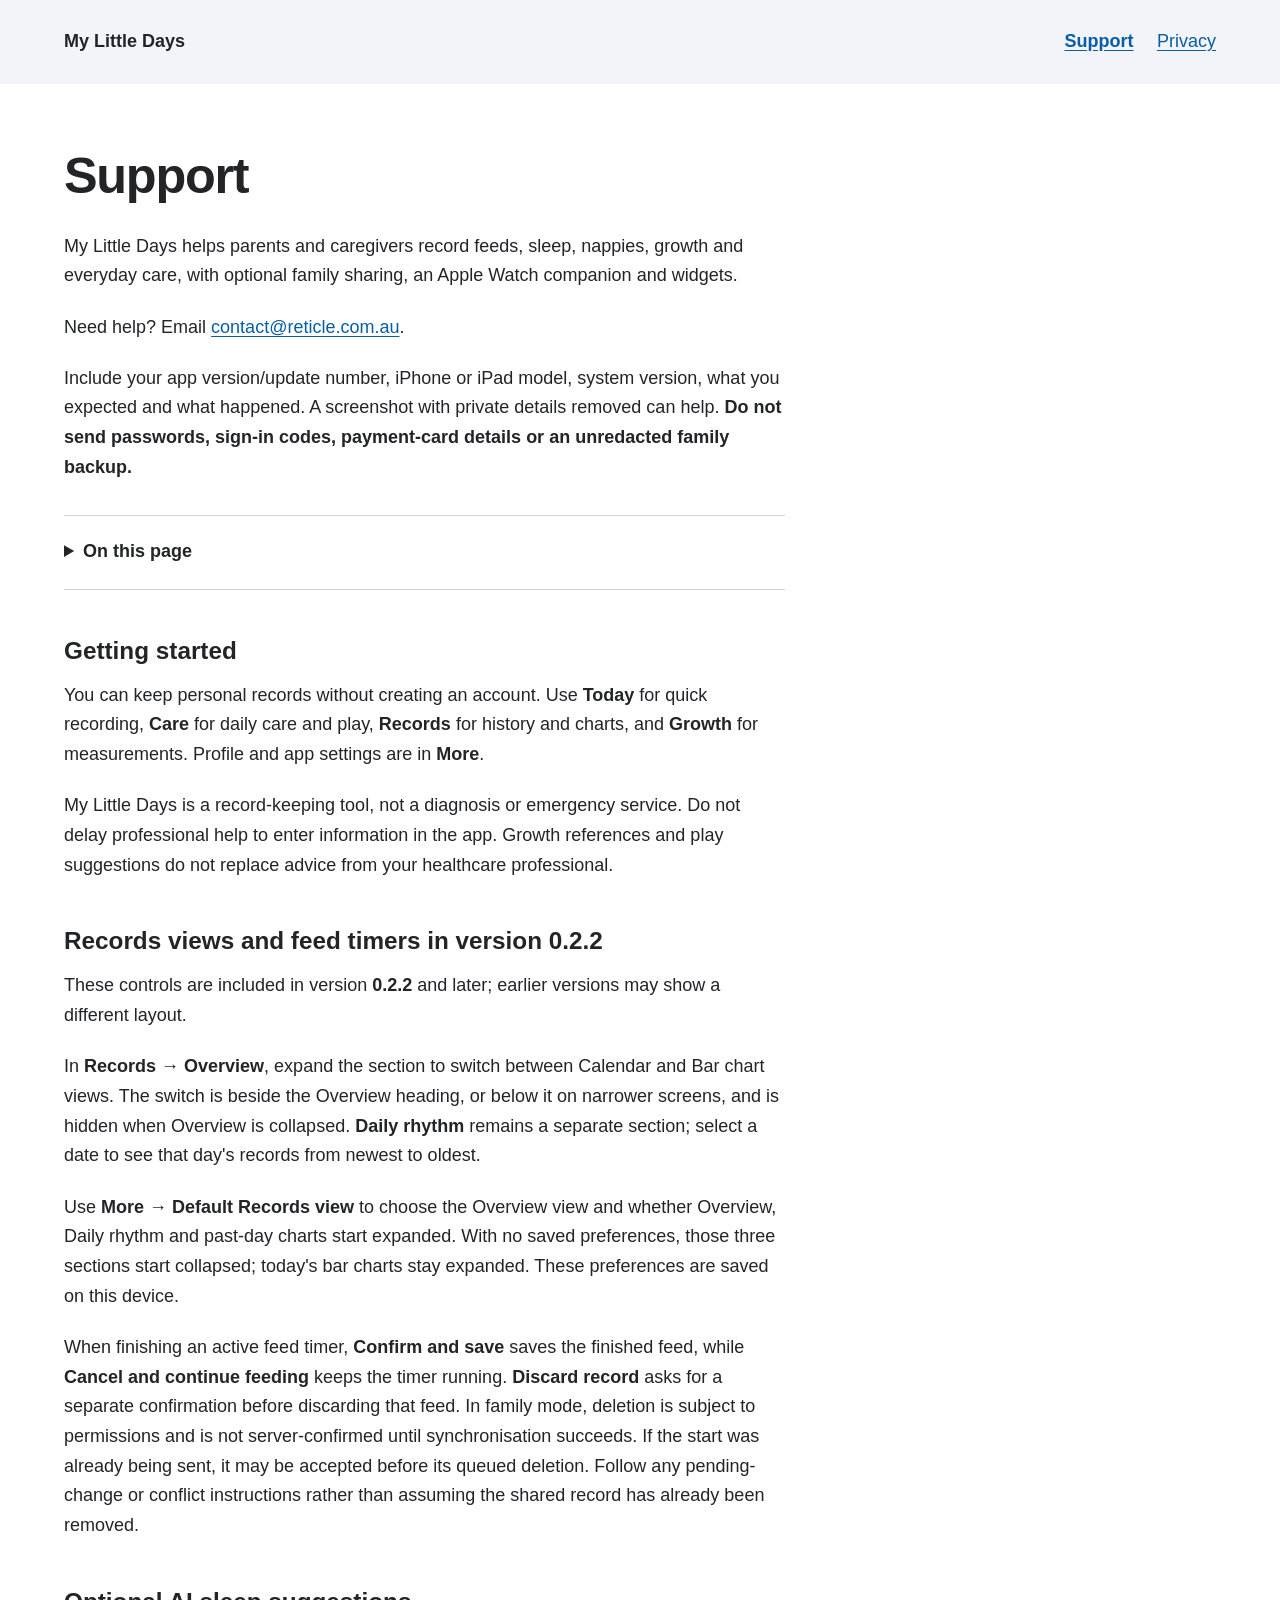
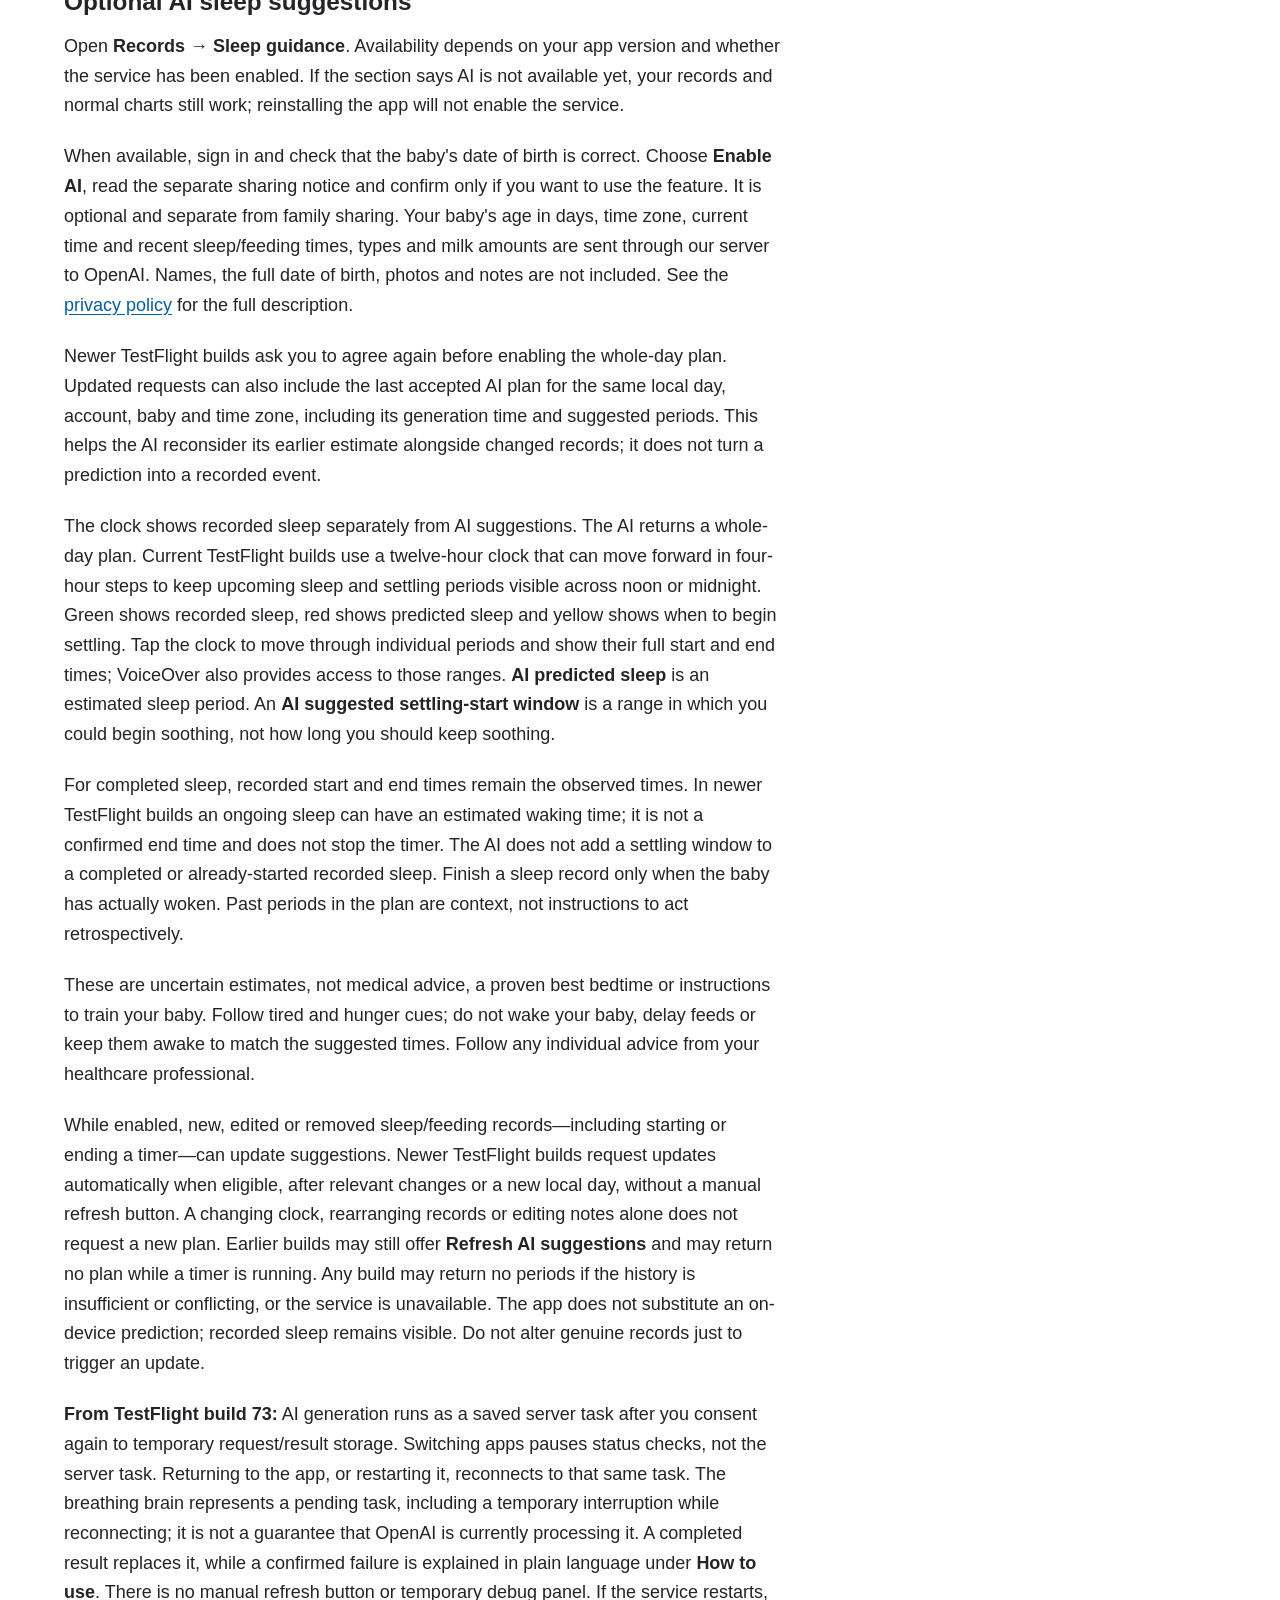
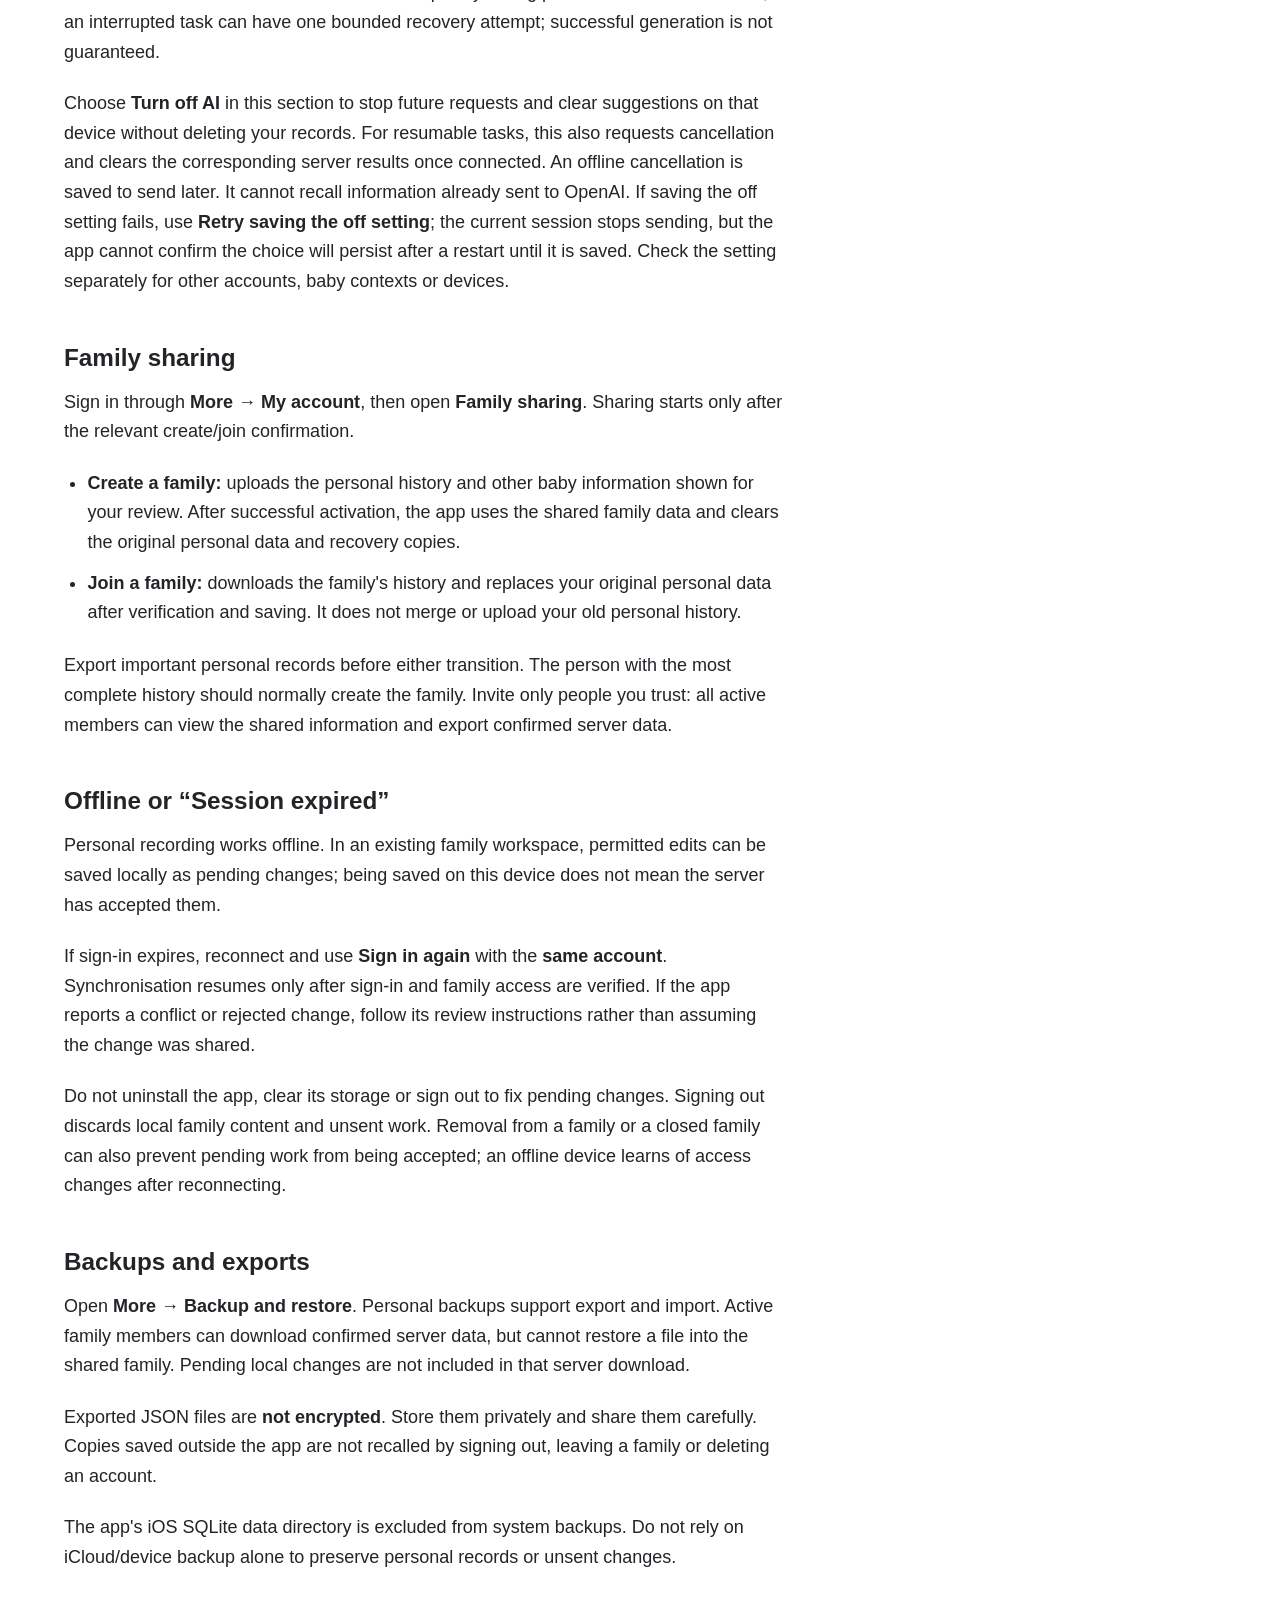
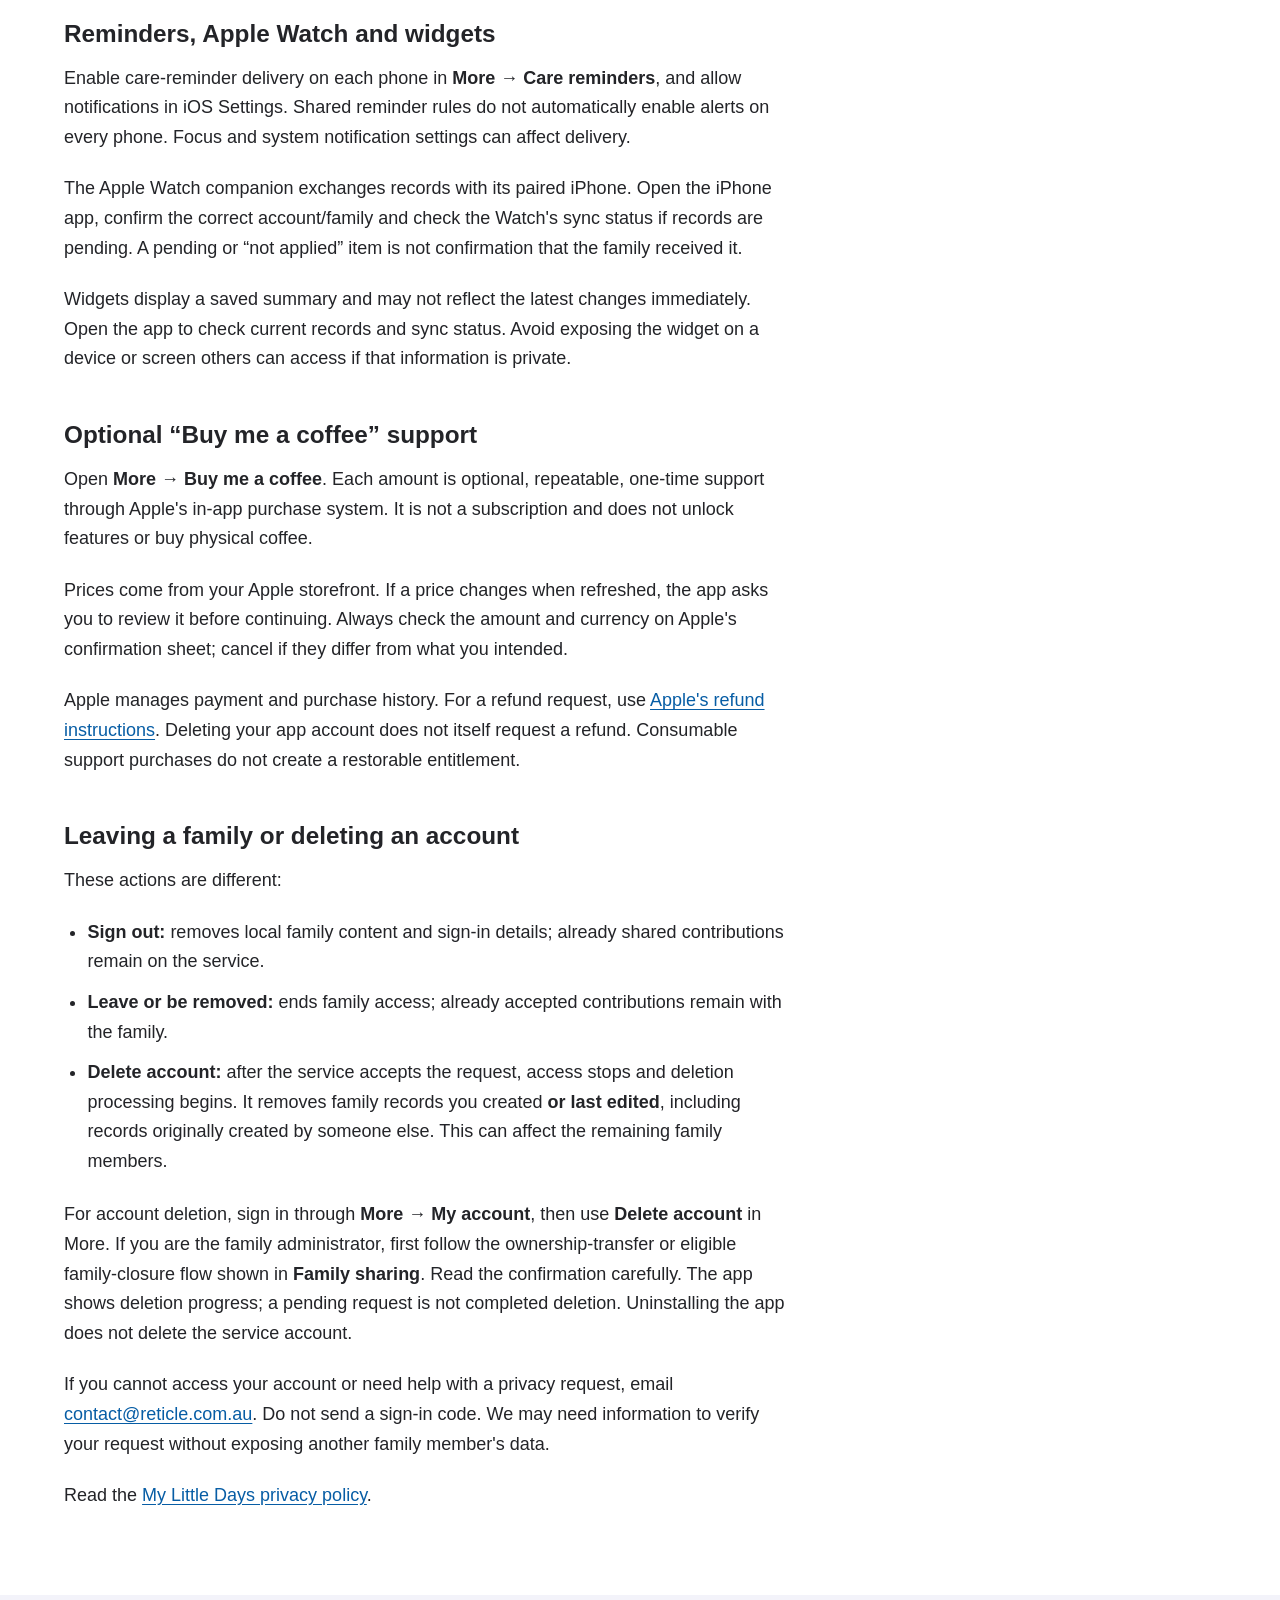
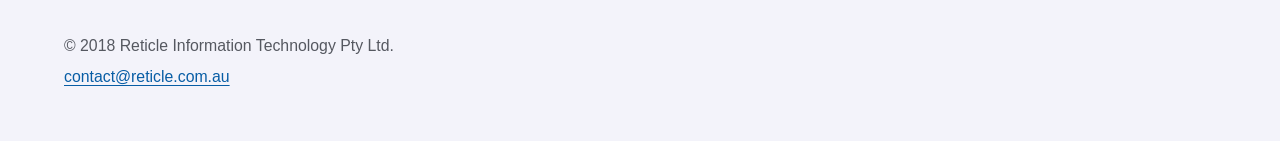
==== commit 22578e8d: "Explain resumable AI tasks and temporary request storage" ====
--- a/docs/index.html
+++ b/docs/index.html
@@ -15,14 +15,14 @@
 <p>When finishing an active feed timer, <strong>Confirm and save</strong> saves the finished feed, while <strong>Cancel and continue feeding</strong> keeps the timer running. <strong>Discard record</strong> asks for a separate confirmation before discarding that feed. In family mode, deletion is subject to permissions and is not server-confirmed until synchronisation succeeds. If the start was already being sent, it may be accepted before its queued deletion. Follow any pending-change or conflict instructions rather than assuming the shared record has already been removed.</p>
 <h2 id="optional-ai-sleep-suggestions">Optional AI sleep suggestions</h2>
 <p>Open <strong>Records → Sleep guidance</strong>. Availability depends on your app version and whether the service has been enabled. If the section says AI is not available yet, your records and normal charts still work; reinstalling the app will not enable the service.</p>
-<p>When available, sign in and check that the baby's date of birth is correct. Read the sharing notice, then choose <strong>Agree to sharing and enable AI</strong> if you want to use the feature. It is optional and separate from family sharing. Your baby's age in days, time zone, current time and recent sleep/feeding times, types and milk amounts are sent through our server to OpenAI. Names, the full date of birth, photos and notes are not included. See the <a href="privacy/">privacy policy</a> for the full description.</p>
+<p>When available, sign in and check that the baby's date of birth is correct. Choose <strong>Enable AI</strong>, read the separate sharing notice and confirm only if you want to use the feature. It is optional and separate from family sharing. Your baby's age in days, time zone, current time and recent sleep/feeding times, types and milk amounts are sent through our server to OpenAI. Names, the full date of birth, photos and notes are not included. See the <a href="privacy/">privacy policy</a> for the full description.</p>
 <p>Newer TestFlight builds ask you to agree again before enabling the whole-day plan. Updated requests can also include the last accepted AI plan for the same local day, account, baby and time zone, including its generation time and suggested periods. This helps the AI reconsider its earlier estimate alongside changed records; it does not turn a prediction into a recorded event.</p>
-<p>The clock shows recorded sleep separately from AI suggestions. In newer TestFlight builds the AI returns a whole-day plan, while the clock displays the current twelve-hour half of the day. Tap the clock to move through individual periods and show their full start and end times; VoiceOver also provides access to those ranges. Earlier builds list the full ranges below the clock. <strong>AI predicted sleep</strong> is an estimated sleep period. An <strong>AI suggested settling-start window</strong> is a range in which you could begin soothing, not how long you should keep soothing.</p>
+<p>The clock shows recorded sleep separately from AI suggestions. The AI returns a whole-day plan. Current TestFlight builds use a twelve-hour clock that can move forward in four-hour steps to keep upcoming sleep and settling periods visible across noon or midnight. Green shows recorded sleep, red shows predicted sleep and yellow shows when to begin settling. Tap the clock to move through individual periods and show their full start and end times; VoiceOver also provides access to those ranges. <strong>AI predicted sleep</strong> is an estimated sleep period. An <strong>AI suggested settling-start window</strong> is a range in which you could begin soothing, not how long you should keep soothing.</p>
 <p>For completed sleep, recorded start and end times remain the observed times. In newer TestFlight builds an ongoing sleep can have an estimated waking time; it is not a confirmed end time and does not stop the timer. The AI does not add a settling window to a completed or already-started recorded sleep. Finish a sleep record only when the baby has actually woken. Past periods in the plan are context, not instructions to act retrospectively.</p>
 <p>These are uncertain estimates, not medical advice, a proven best bedtime or instructions to train your baby. Follow tired and hunger cues; do not wake your baby, delay feeds or keep them awake to match the suggested times. Follow any individual advice from your healthcare professional.</p>
 <p>While enabled, new, edited or removed sleep/feeding records—including starting or ending a timer—can update suggestions. Newer TestFlight builds request updates automatically when eligible, after relevant changes or a new local day, without a manual refresh button. A changing clock, rearranging records or editing notes alone does not request a new plan. Earlier builds may still offer <strong>Refresh AI suggestions</strong> and may return no plan while a timer is running. Any build may return no periods if the history is insufficient or conflicting, or the service is unavailable. The app does not substitute an on-device prediction; recorded sleep remains visible. Do not alter genuine records just to trigger an update.</p>
-<p>TestFlight build 65 includes <strong>AI output (temporary debug)</strong>, collapsed by default. You can expand it to see the validated suggestion status and time periods or limited status codes. It is not the AI's private reasoning, submitted records or raw provider response. It does not send an extra diagnostic report. The times can still be sensitive; remove them from screenshots before sharing if necessary. This panel is temporary and is not automatically enabled in later releases.</p>
-<p>Choose <strong>Turn off AI and stop sharing</strong> in this section to stop future requests and clear suggestions on that device without deleting your records. Newer builds also clear previous-plan context and temporary debug output. This does not recall information already sent. If saving the off setting fails, use <strong>Retry saving the off setting</strong>; the current session stops sending, but the app cannot confirm the choice will persist after a restart until it is saved. Check the setting separately for other accounts, baby contexts or devices.</p>
+<p><strong>From TestFlight build 73:</strong> AI generation runs as a saved server task after you consent again to temporary request/result storage. Switching apps pauses status checks, not the server task. Returning to the app, or restarting it, reconnects to that same task. The breathing brain represents a pending task, including a temporary interruption while reconnecting; it is not a guarantee that OpenAI is currently processing it. A completed result replaces it, while a confirmed failure is explained in plain language under <strong>How to use</strong>. There is no manual refresh button or temporary debug panel. If the service restarts, an interrupted task can have one bounded recovery attempt; successful generation is not guaranteed.</p>
+<p>Choose <strong>Turn off AI</strong> in this section to stop future requests and clear suggestions on that device without deleting your records. For resumable tasks, this also requests cancellation and clears the corresponding server results once connected. An offline cancellation is saved to send later. It cannot recall information already sent to OpenAI. If saving the off setting fails, use <strong>Retry saving the off setting</strong>; the current session stops sending, but the app cannot confirm the choice will persist after a restart until it is saved. Check the setting separately for other accounts, baby contexts or devices.</p>
 <h2 id="family-sharing">Family sharing</h2>
 <p>Sign in through <strong>More → My account</strong>, then open <strong>Family sharing</strong>. Sharing starts only after the relevant create/join confirmation.</p>
 <ul><li><strong>Create a family:</strong> uploads the personal history and other baby information shown for your review. After successful activation, the app uses the shared family data and clears the original personal data and recovery copies.</li><li><strong>Join a family:</strong> downloads the family's history and replaces your original personal data after verification and saving. It does not merge or upload your old personal history.</li></ul>
@@ -50,3 +50,4 @@
 <p>If you cannot access your account or need help with a privacy request, email <a href="mailto:contact@reticle.com.au">contact@reticle.com.au</a>. Do not send a sign-in code. We may need information to verify your request without exposing another family member's data.</p>
 <p>Read the <a href="privacy/">My Little Days privacy policy</a>.</p></article></main>
 <footer><p>© 2018 Reticle Information Technology Pty Ltd.</p><p><a href="mailto:contact@reticle.com.au">contact@reticle.com.au</a></p></footer></body></html>
+
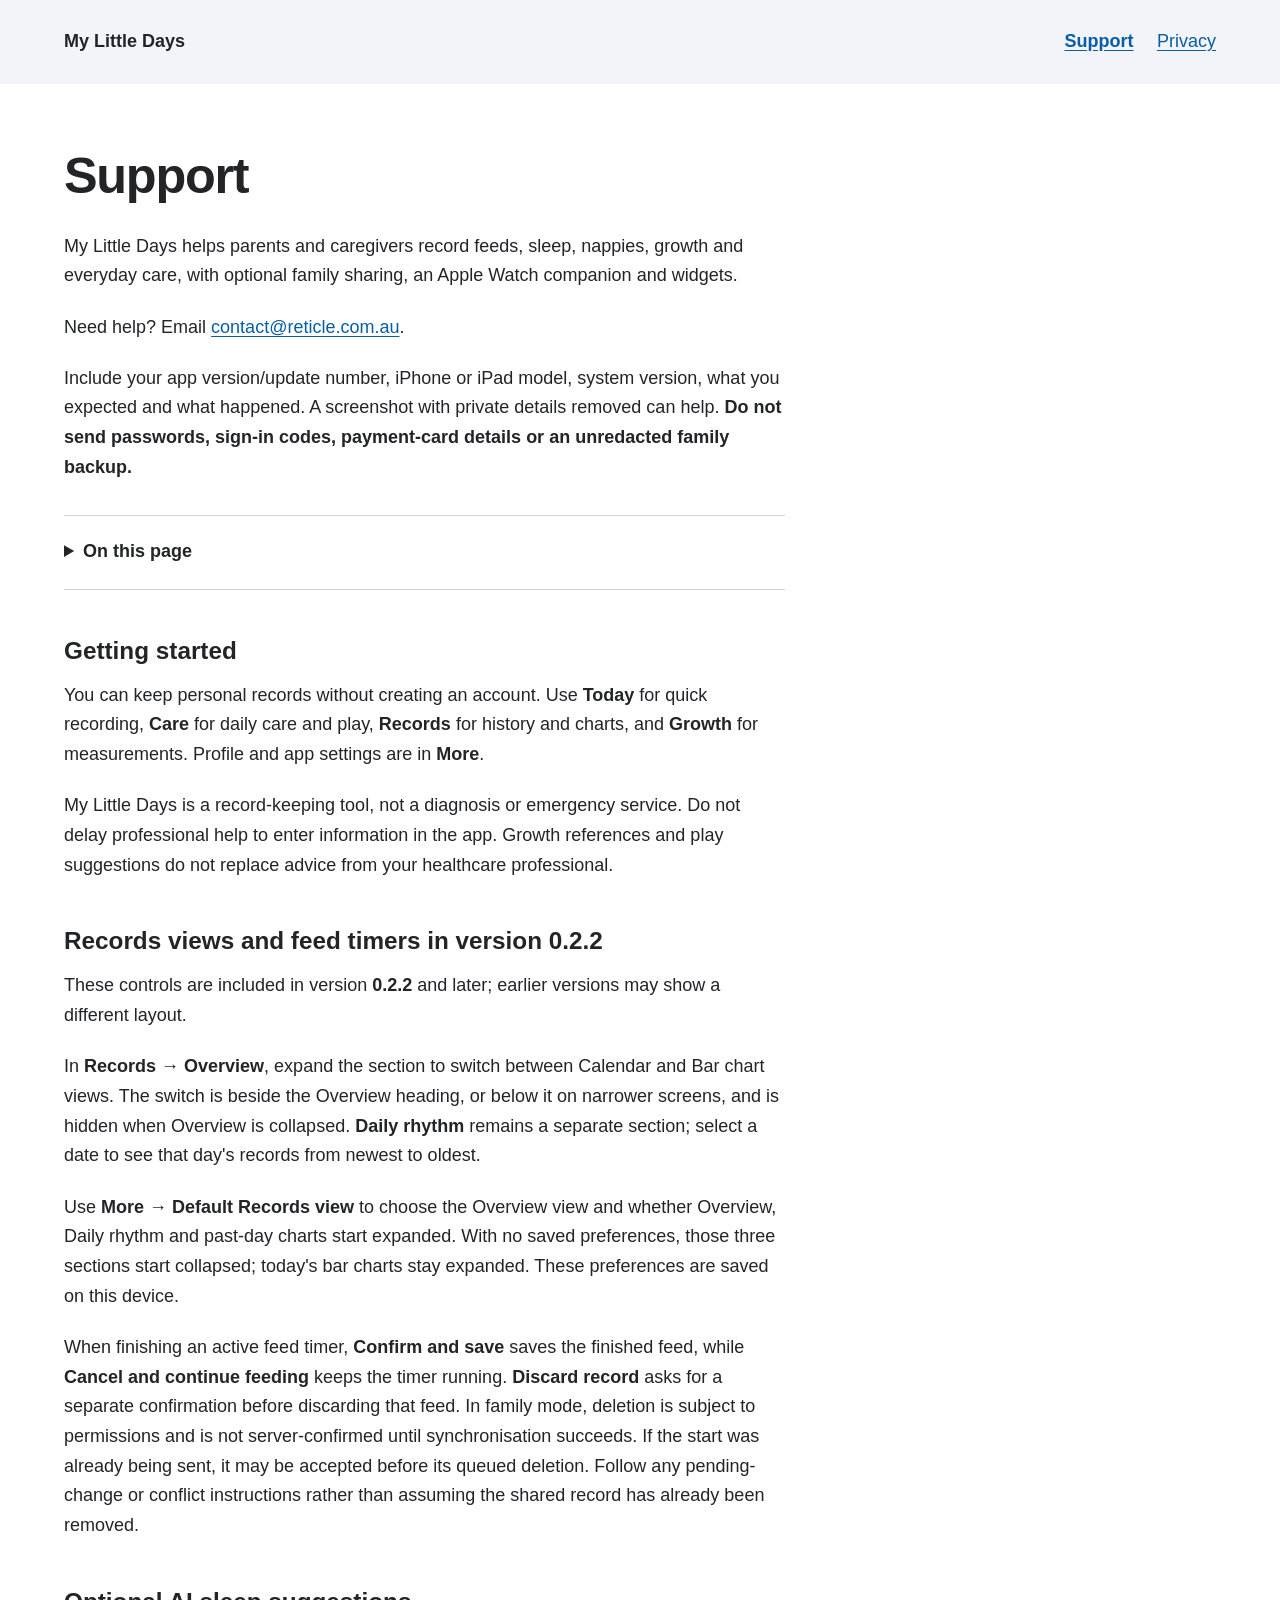
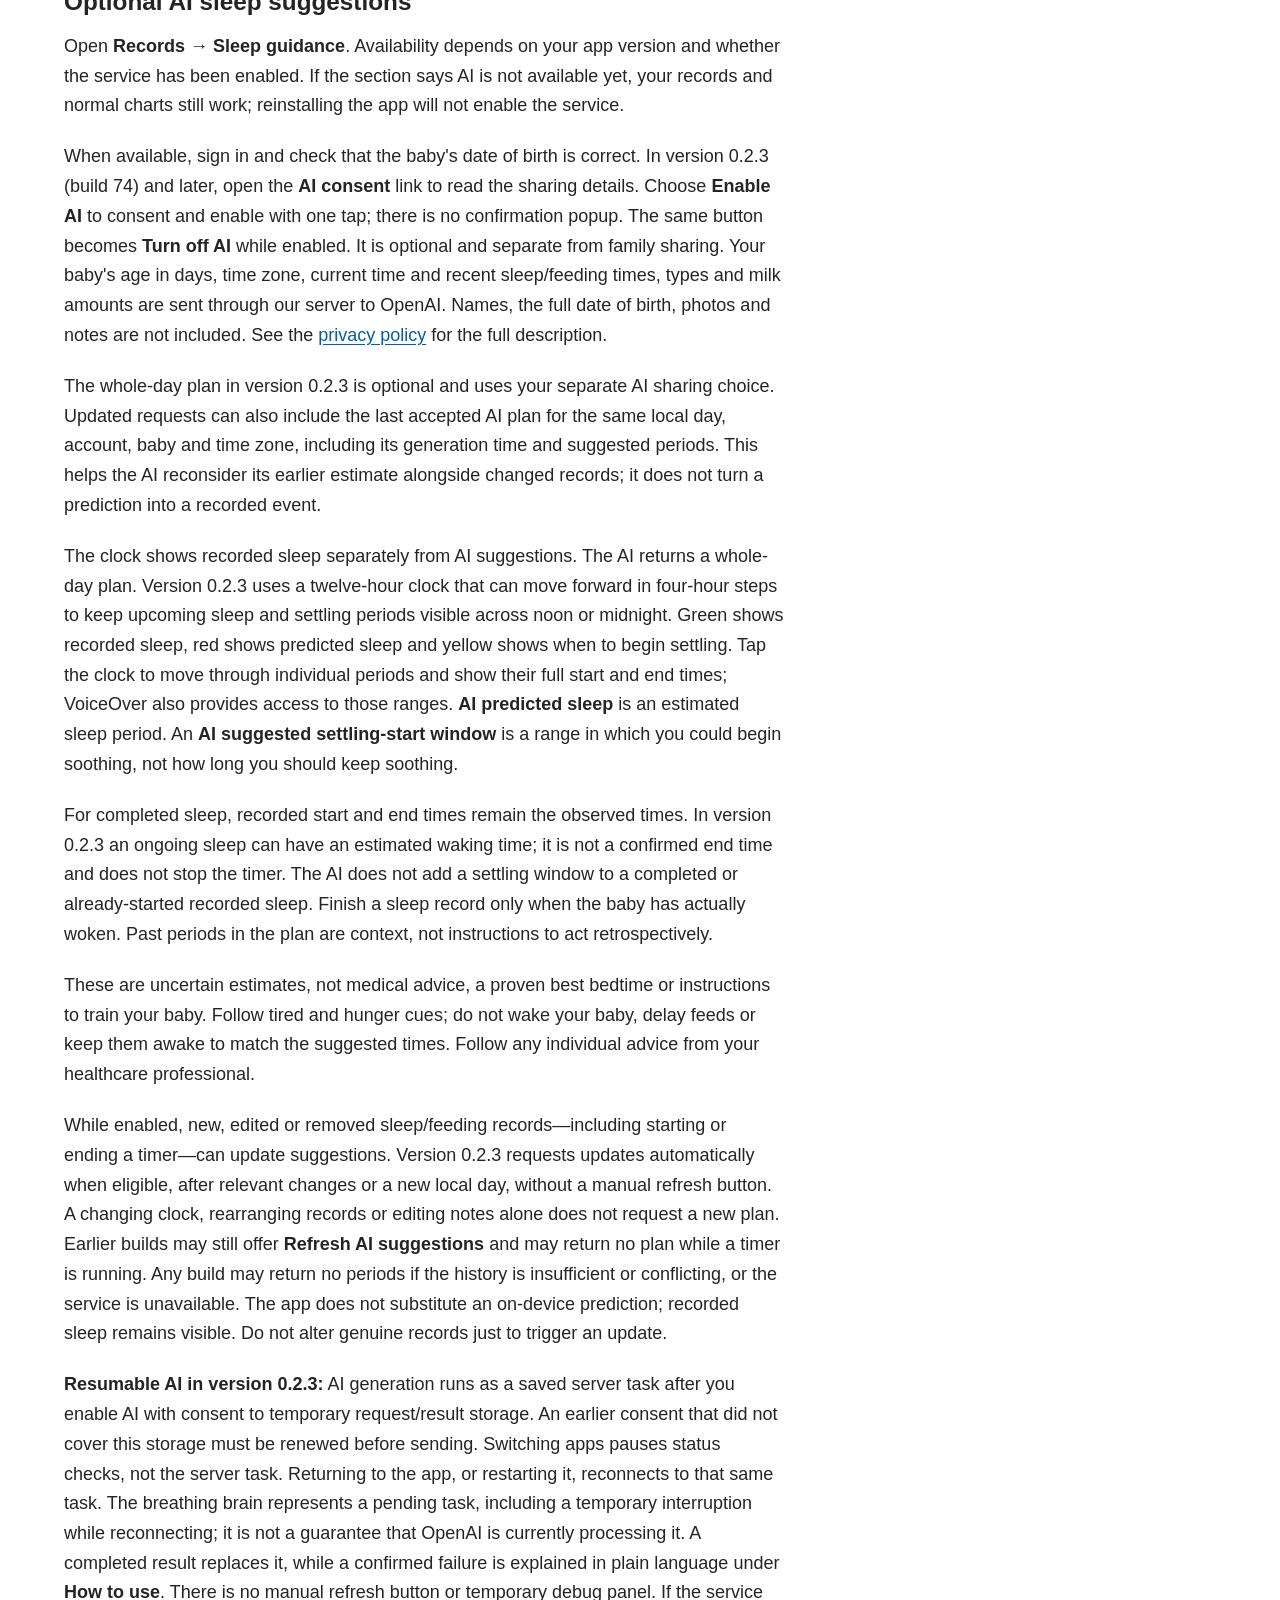
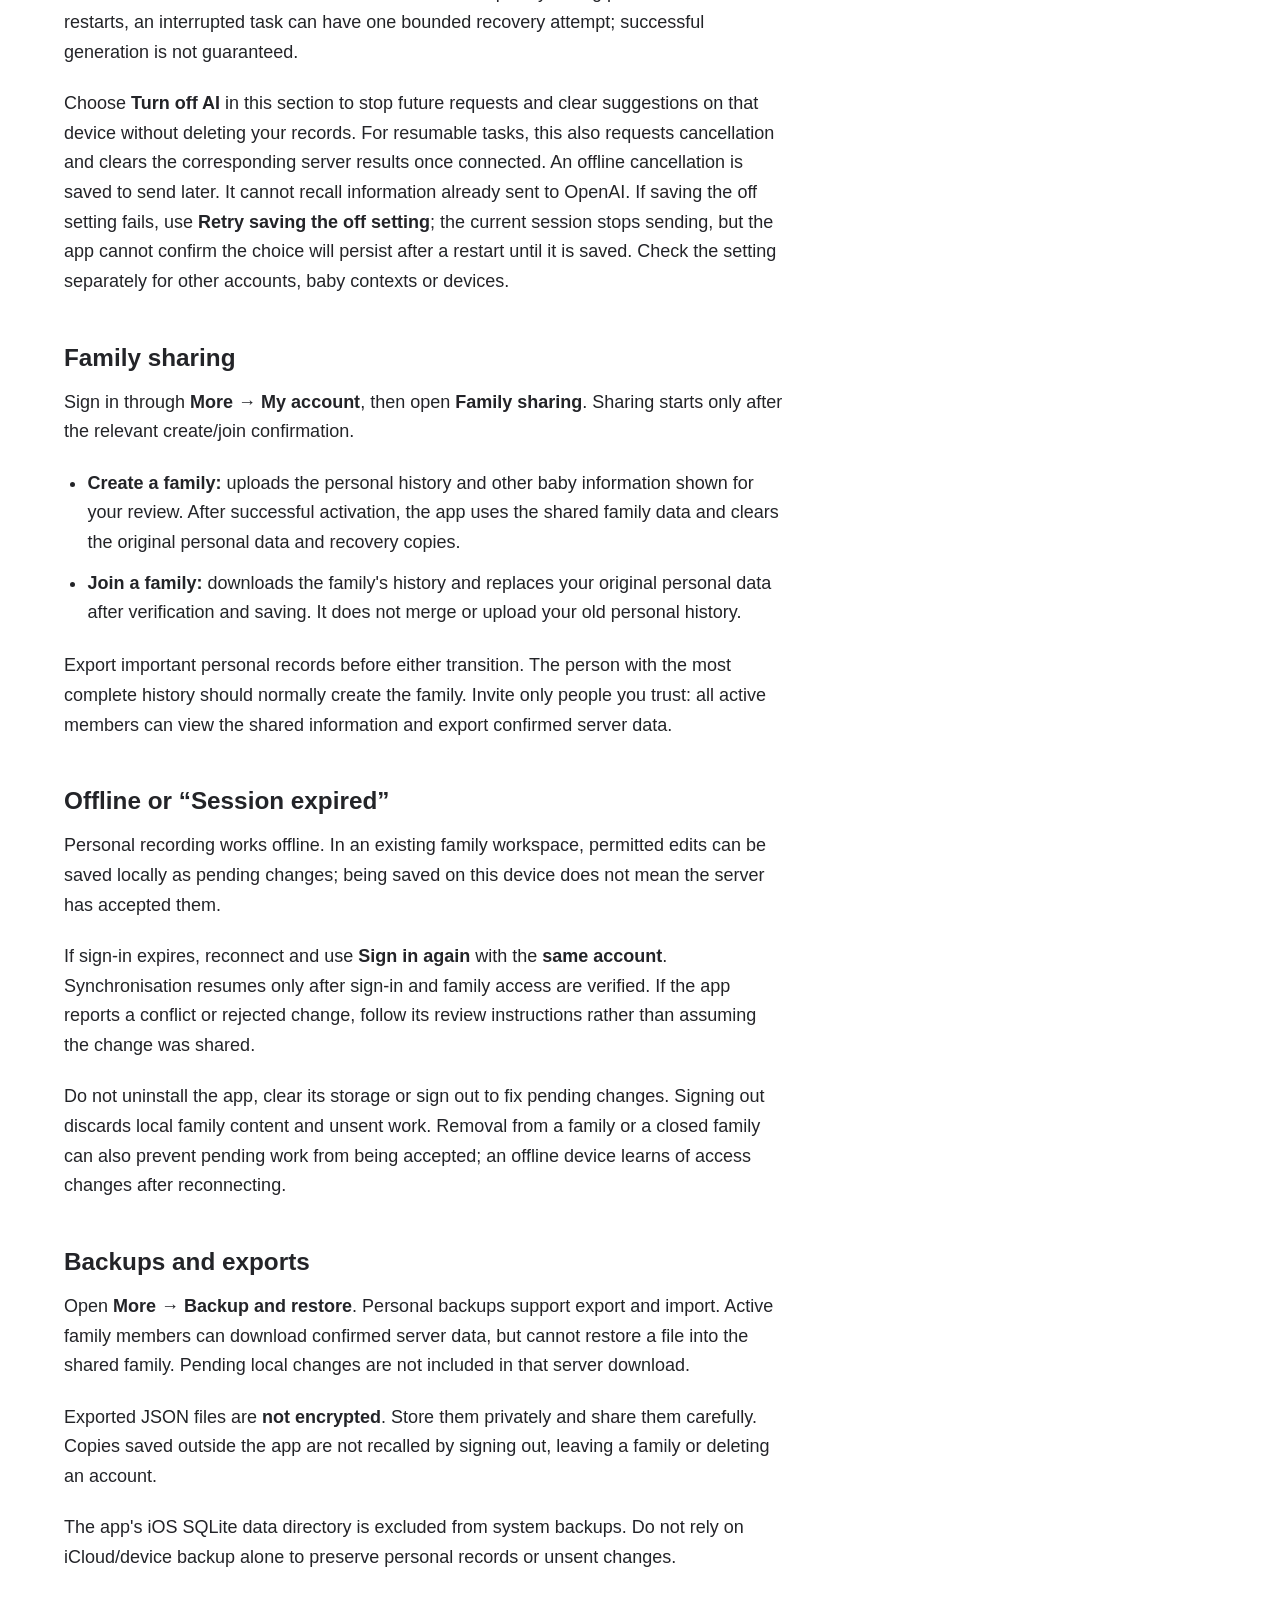
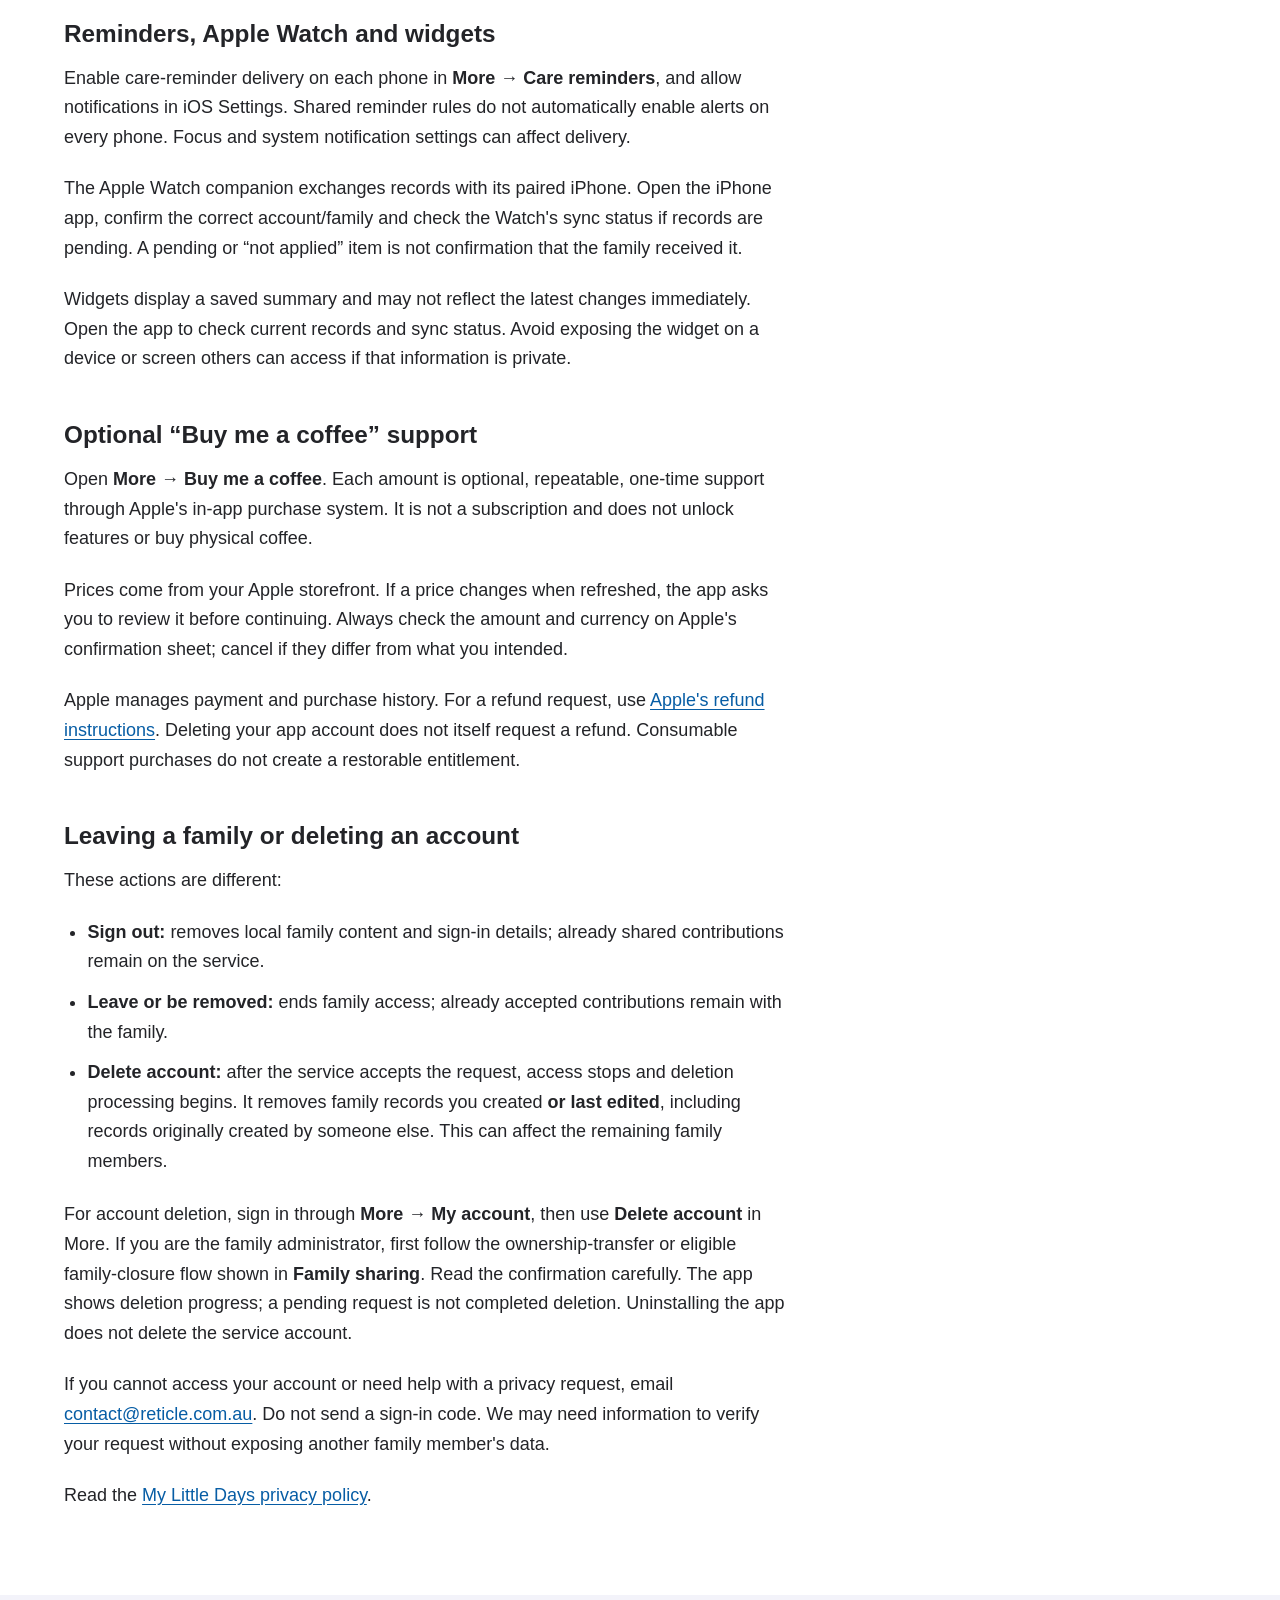
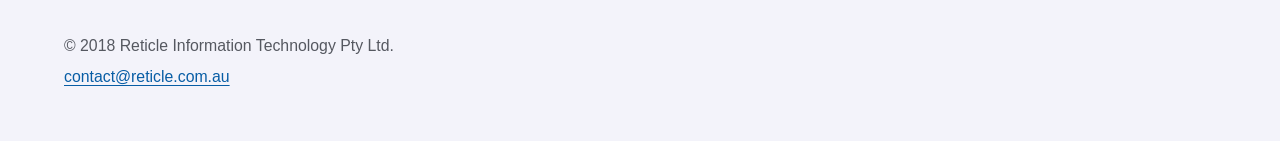
==== commit f8626f0c: "Explain one-tap AI consent for the public sleep guidance update" ====
--- a/docs/index.html
+++ b/docs/index.html
@@ -15,13 +15,13 @@
 <p>When finishing an active feed timer, <strong>Confirm and save</strong> saves the finished feed, while <strong>Cancel and continue feeding</strong> keeps the timer running. <strong>Discard record</strong> asks for a separate confirmation before discarding that feed. In family mode, deletion is subject to permissions and is not server-confirmed until synchronisation succeeds. If the start was already being sent, it may be accepted before its queued deletion. Follow any pending-change or conflict instructions rather than assuming the shared record has already been removed.</p>
 <h2 id="optional-ai-sleep-suggestions">Optional AI sleep suggestions</h2>
 <p>Open <strong>Records → Sleep guidance</strong>. Availability depends on your app version and whether the service has been enabled. If the section says AI is not available yet, your records and normal charts still work; reinstalling the app will not enable the service.</p>
-<p>When available, sign in and check that the baby's date of birth is correct. Choose <strong>Enable AI</strong>, read the separate sharing notice and confirm only if you want to use the feature. It is optional and separate from family sharing. Your baby's age in days, time zone, current time and recent sleep/feeding times, types and milk amounts are sent through our server to OpenAI. Names, the full date of birth, photos and notes are not included. See the <a href="privacy/">privacy policy</a> for the full description.</p>
-<p>Newer TestFlight builds ask you to agree again before enabling the whole-day plan. Updated requests can also include the last accepted AI plan for the same local day, account, baby and time zone, including its generation time and suggested periods. This helps the AI reconsider its earlier estimate alongside changed records; it does not turn a prediction into a recorded event.</p>
-<p>The clock shows recorded sleep separately from AI suggestions. The AI returns a whole-day plan. Current TestFlight builds use a twelve-hour clock that can move forward in four-hour steps to keep upcoming sleep and settling periods visible across noon or midnight. Green shows recorded sleep, red shows predicted sleep and yellow shows when to begin settling. Tap the clock to move through individual periods and show their full start and end times; VoiceOver also provides access to those ranges. <strong>AI predicted sleep</strong> is an estimated sleep period. An <strong>AI suggested settling-start window</strong> is a range in which you could begin soothing, not how long you should keep soothing.</p>
-<p>For completed sleep, recorded start and end times remain the observed times. In newer TestFlight builds an ongoing sleep can have an estimated waking time; it is not a confirmed end time and does not stop the timer. The AI does not add a settling window to a completed or already-started recorded sleep. Finish a sleep record only when the baby has actually woken. Past periods in the plan are context, not instructions to act retrospectively.</p>
+<p>When available, sign in and check that the baby's date of birth is correct. In version 0.2.3 (build 74) and later, open the <strong>AI consent</strong> link to read the sharing details. Choose <strong>Enable AI</strong> to consent and enable with one tap; there is no confirmation popup. The same button becomes <strong>Turn off AI</strong> while enabled. It is optional and separate from family sharing. Your baby's age in days, time zone, current time and recent sleep/feeding times, types and milk amounts are sent through our server to OpenAI. Names, the full date of birth, photos and notes are not included. See the <a href="privacy/">privacy policy</a> for the full description.</p>
+<p>The whole-day plan in version 0.2.3 is optional and uses your separate AI sharing choice. Updated requests can also include the last accepted AI plan for the same local day, account, baby and time zone, including its generation time and suggested periods. This helps the AI reconsider its earlier estimate alongside changed records; it does not turn a prediction into a recorded event.</p>
+<p>The clock shows recorded sleep separately from AI suggestions. The AI returns a whole-day plan. Version 0.2.3 uses a twelve-hour clock that can move forward in four-hour steps to keep upcoming sleep and settling periods visible across noon or midnight. Green shows recorded sleep, red shows predicted sleep and yellow shows when to begin settling. Tap the clock to move through individual periods and show their full start and end times; VoiceOver also provides access to those ranges. <strong>AI predicted sleep</strong> is an estimated sleep period. An <strong>AI suggested settling-start window</strong> is a range in which you could begin soothing, not how long you should keep soothing.</p>
+<p>For completed sleep, recorded start and end times remain the observed times. In version 0.2.3 an ongoing sleep can have an estimated waking time; it is not a confirmed end time and does not stop the timer. The AI does not add a settling window to a completed or already-started recorded sleep. Finish a sleep record only when the baby has actually woken. Past periods in the plan are context, not instructions to act retrospectively.</p>
 <p>These are uncertain estimates, not medical advice, a proven best bedtime or instructions to train your baby. Follow tired and hunger cues; do not wake your baby, delay feeds or keep them awake to match the suggested times. Follow any individual advice from your healthcare professional.</p>
-<p>While enabled, new, edited or removed sleep/feeding records—including starting or ending a timer—can update suggestions. Newer TestFlight builds request updates automatically when eligible, after relevant changes or a new local day, without a manual refresh button. A changing clock, rearranging records or editing notes alone does not request a new plan. Earlier builds may still offer <strong>Refresh AI suggestions</strong> and may return no plan while a timer is running. Any build may return no periods if the history is insufficient or conflicting, or the service is unavailable. The app does not substitute an on-device prediction; recorded sleep remains visible. Do not alter genuine records just to trigger an update.</p>
-<p><strong>From TestFlight build 73:</strong> AI generation runs as a saved server task after you consent again to temporary request/result storage. Switching apps pauses status checks, not the server task. Returning to the app, or restarting it, reconnects to that same task. The breathing brain represents a pending task, including a temporary interruption while reconnecting; it is not a guarantee that OpenAI is currently processing it. A completed result replaces it, while a confirmed failure is explained in plain language under <strong>How to use</strong>. There is no manual refresh button or temporary debug panel. If the service restarts, an interrupted task can have one bounded recovery attempt; successful generation is not guaranteed.</p>
+<p>While enabled, new, edited or removed sleep/feeding records—including starting or ending a timer—can update suggestions. Version 0.2.3 requests updates automatically when eligible, after relevant changes or a new local day, without a manual refresh button. A changing clock, rearranging records or editing notes alone does not request a new plan. Earlier builds may still offer <strong>Refresh AI suggestions</strong> and may return no plan while a timer is running. Any build may return no periods if the history is insufficient or conflicting, or the service is unavailable. The app does not substitute an on-device prediction; recorded sleep remains visible. Do not alter genuine records just to trigger an update.</p>
+<p><strong>Resumable AI in version 0.2.3:</strong> AI generation runs as a saved server task after you enable AI with consent to temporary request/result storage. An earlier consent that did not cover this storage must be renewed before sending. Switching apps pauses status checks, not the server task. Returning to the app, or restarting it, reconnects to that same task. The breathing brain represents a pending task, including a temporary interruption while reconnecting; it is not a guarantee that OpenAI is currently processing it. A completed result replaces it, while a confirmed failure is explained in plain language under <strong>How to use</strong>. There is no manual refresh button or temporary debug panel. If the service restarts, an interrupted task can have one bounded recovery attempt; successful generation is not guaranteed.</p>
 <p>Choose <strong>Turn off AI</strong> in this section to stop future requests and clear suggestions on that device without deleting your records. For resumable tasks, this also requests cancellation and clears the corresponding server results once connected. An offline cancellation is saved to send later. It cannot recall information already sent to OpenAI. If saving the off setting fails, use <strong>Retry saving the off setting</strong>; the current session stops sending, but the app cannot confirm the choice will persist after a restart until it is saved. Check the setting separately for other accounts, baby contexts or devices.</p>
 <h2 id="family-sharing">Family sharing</h2>
 <p>Sign in through <strong>More → My account</strong>, then open <strong>Family sharing</strong>. Sharing starts only after the relevant create/join confirmation.</p>
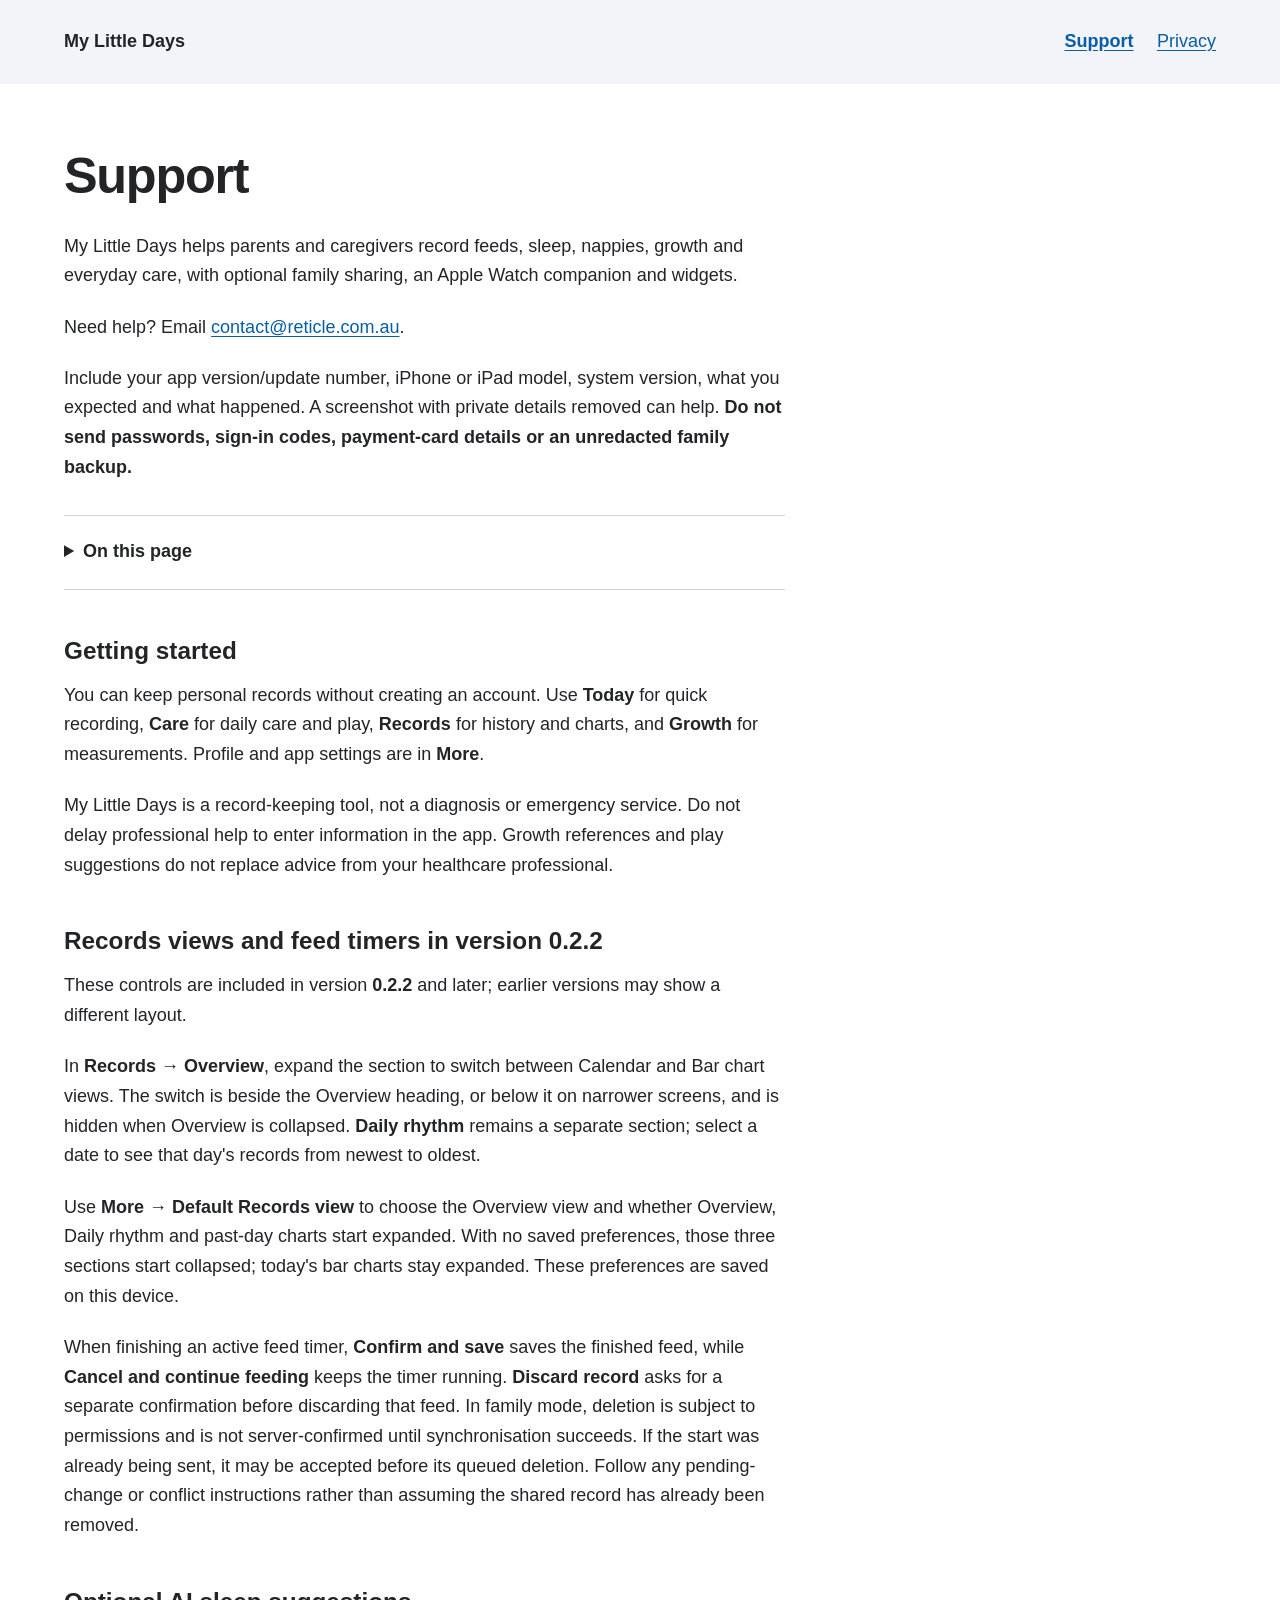
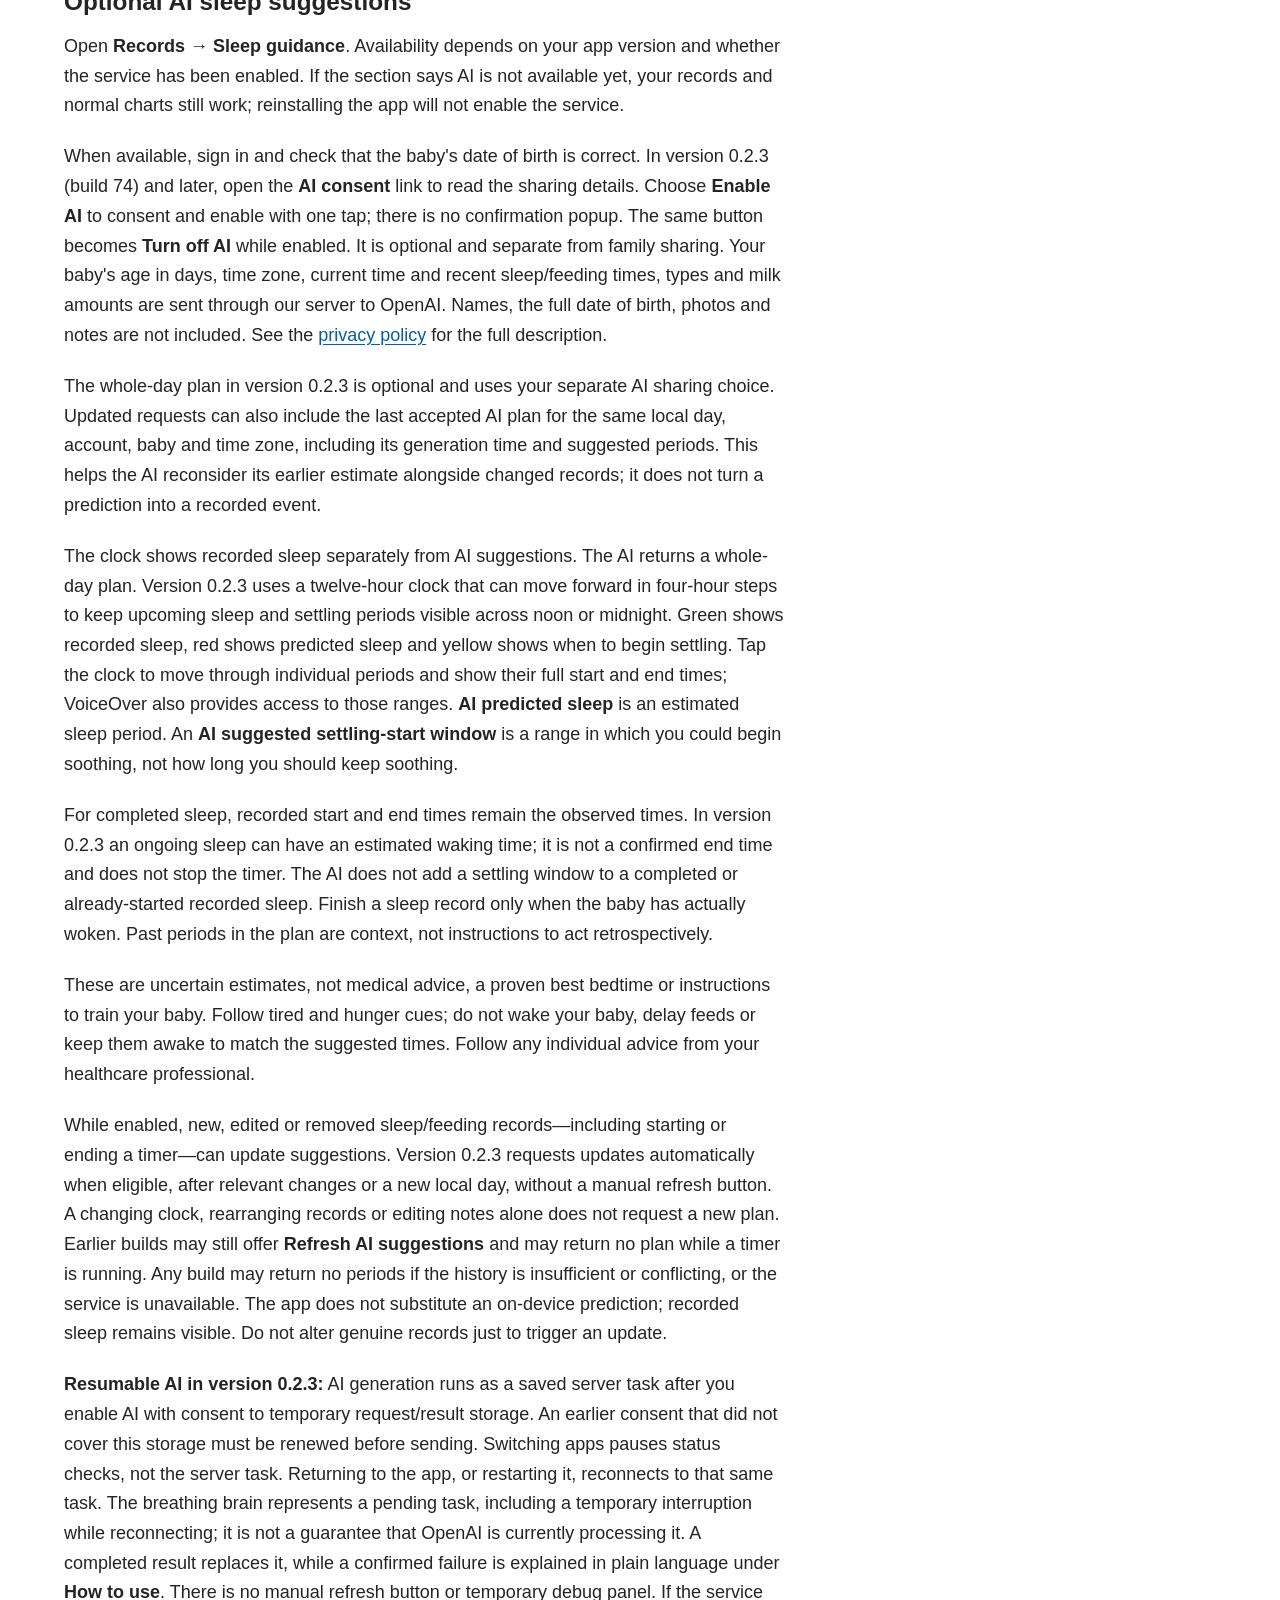
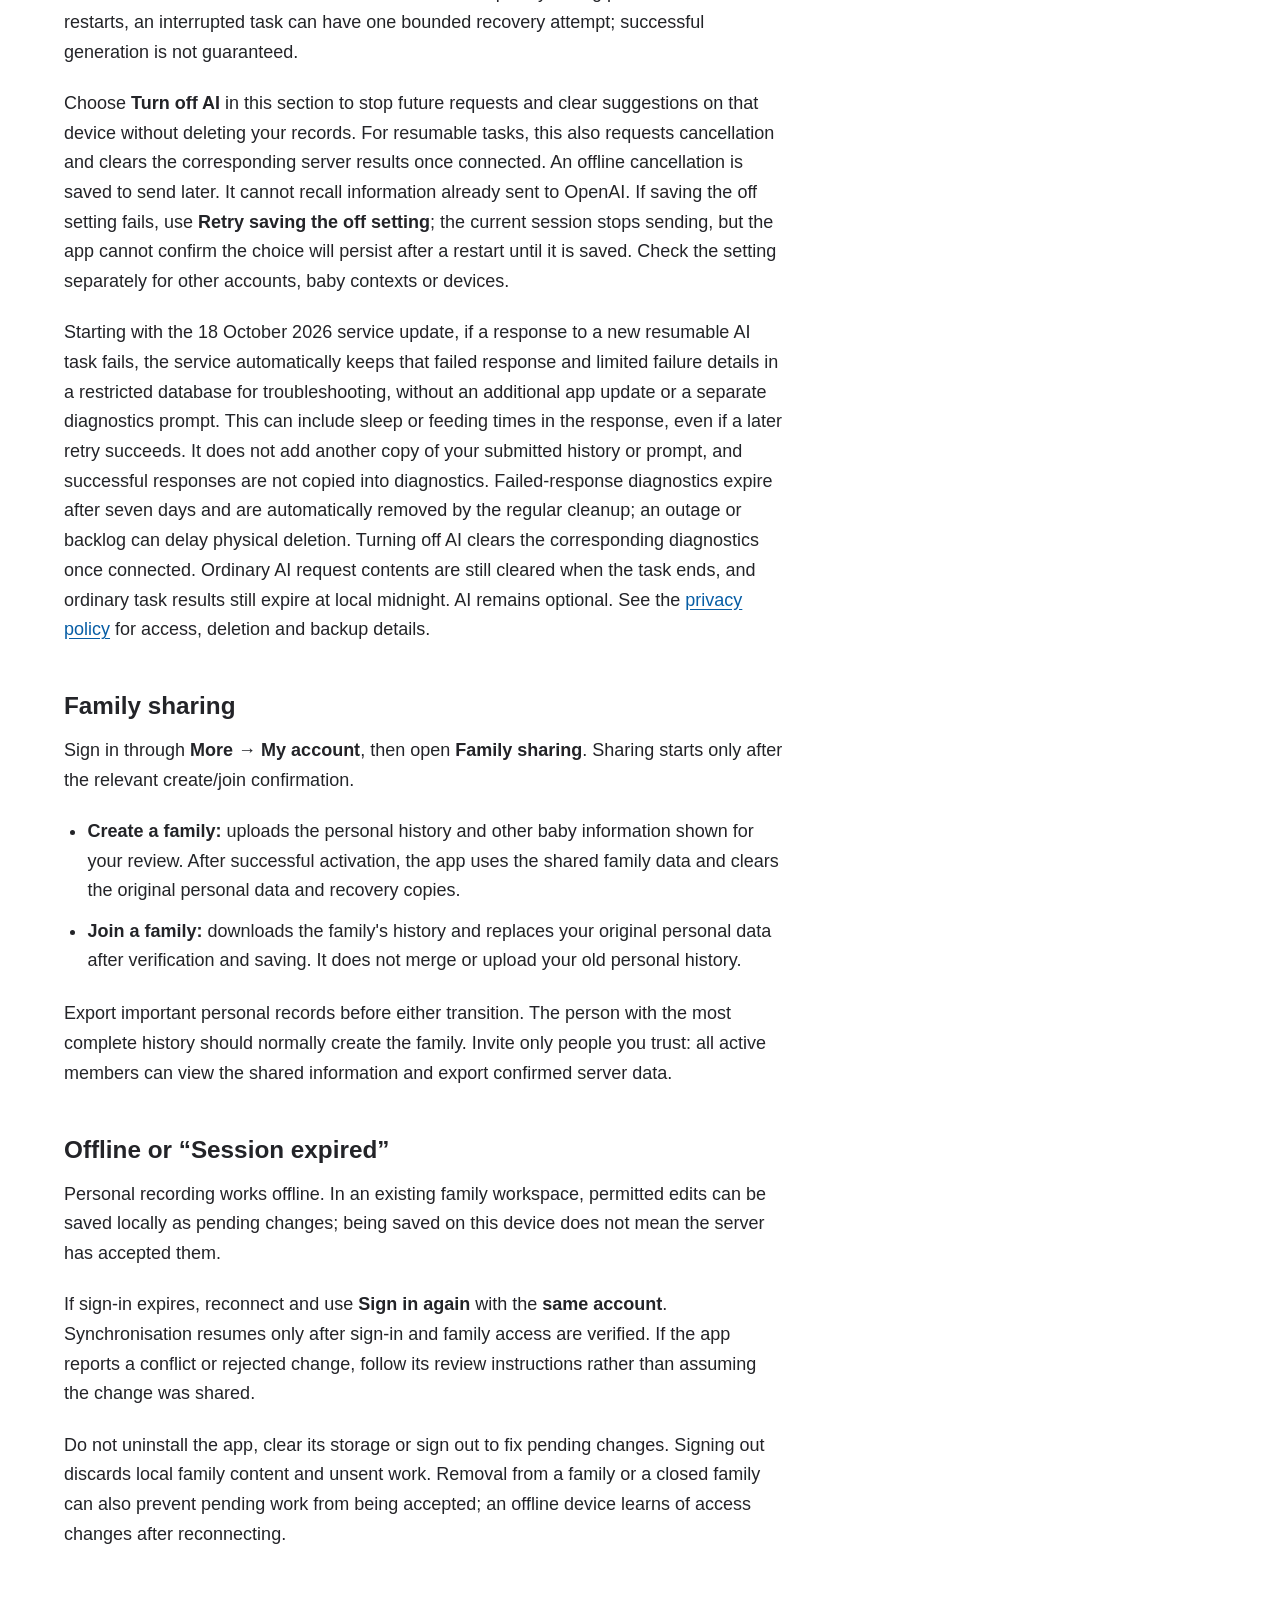
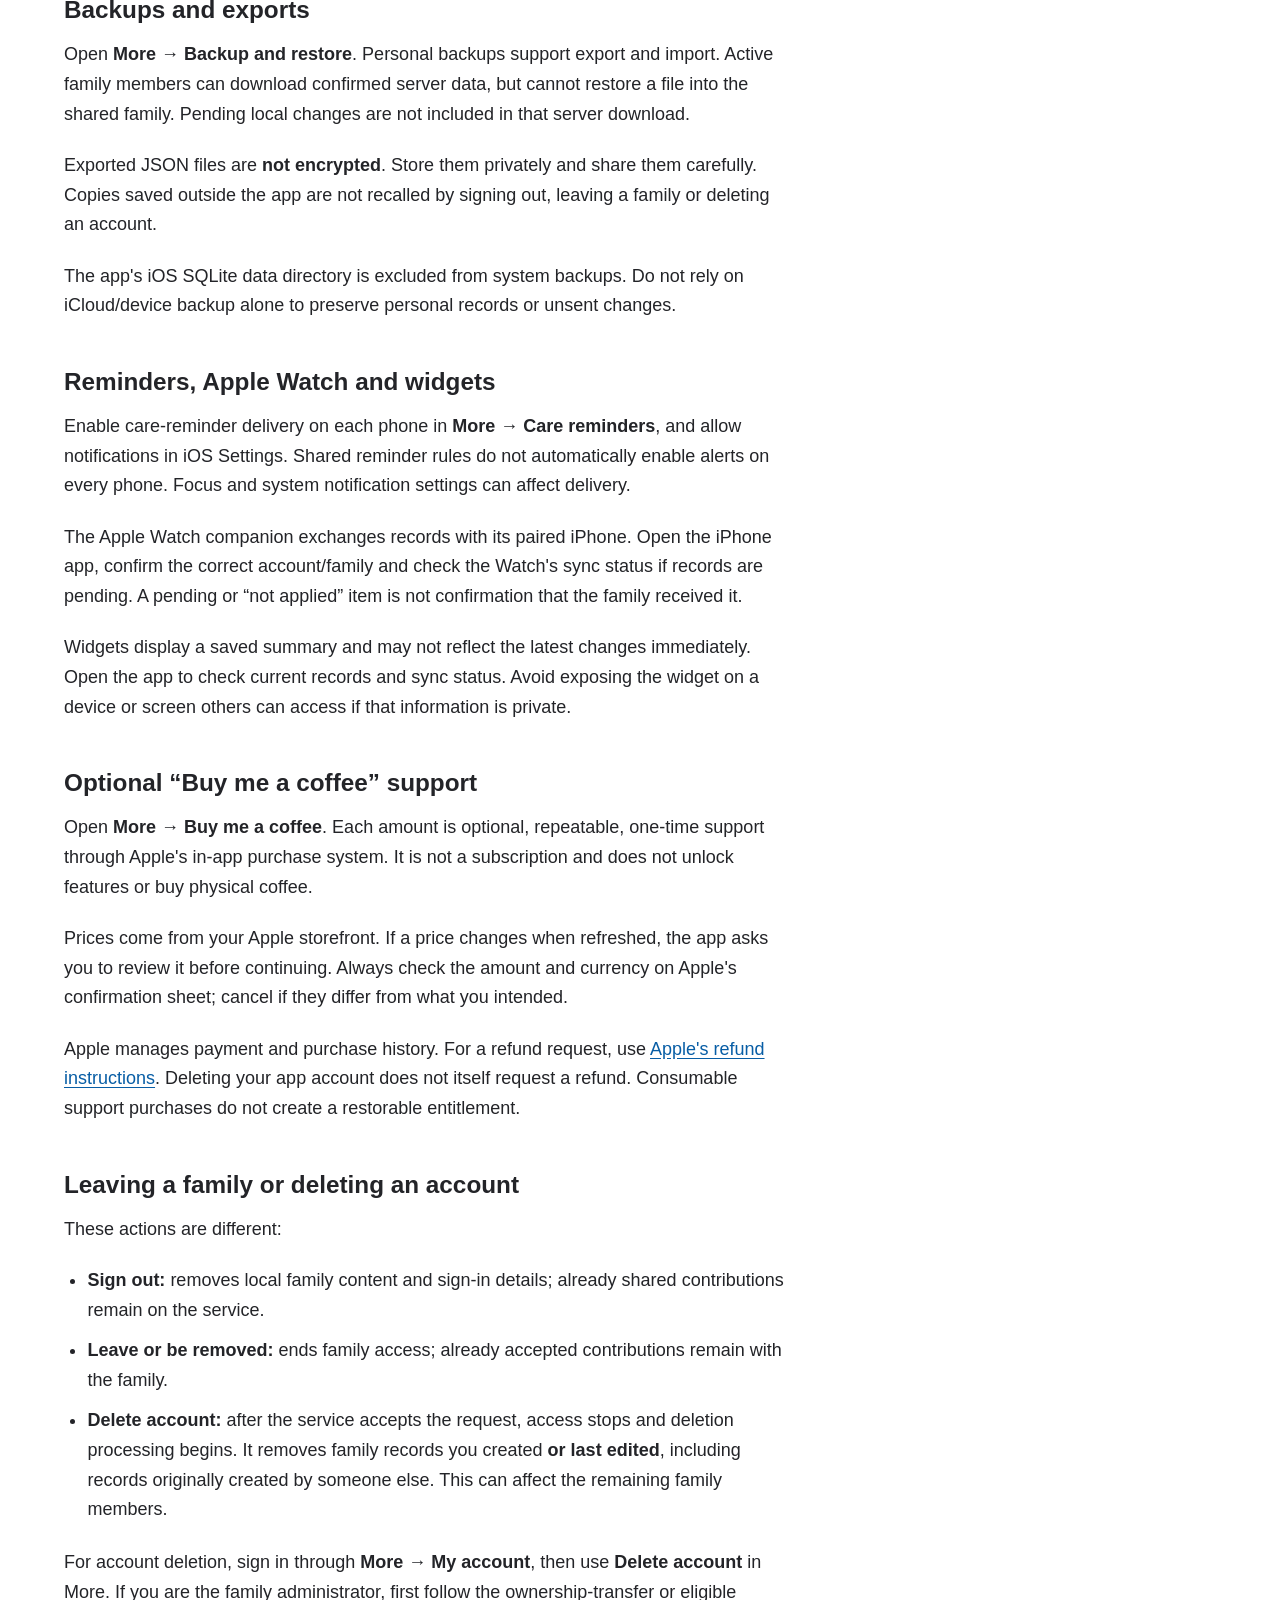
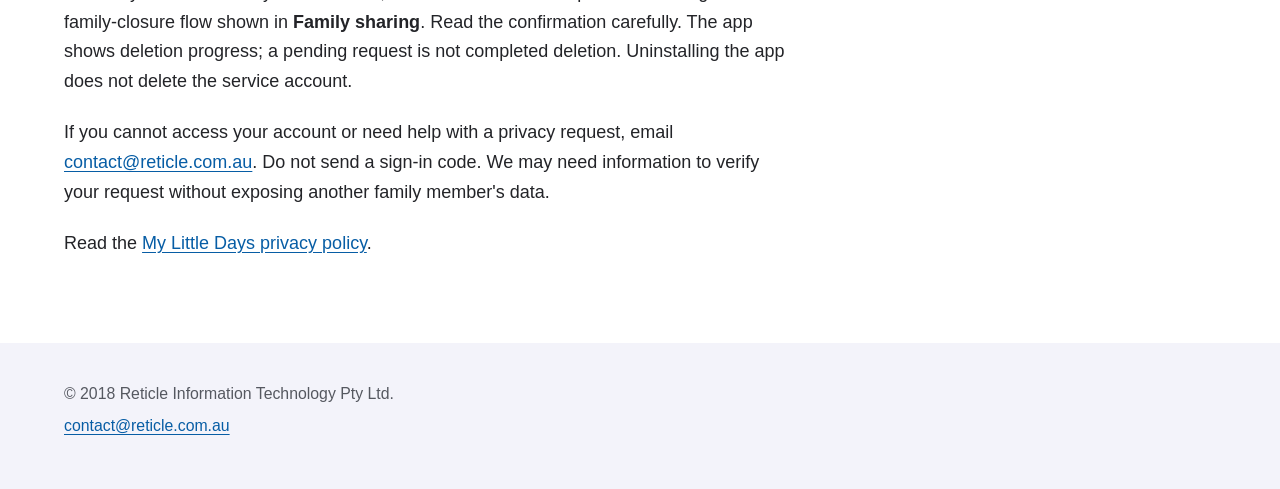
==== commit 5dca9213: "Disclose automatic seven-day failed AI response diagnostics" ====
--- a/docs/index.html
+++ b/docs/index.html
@@ -23,6 +23,7 @@
 <p>While enabled, new, edited or removed sleep/feeding records—including starting or ending a timer—can update suggestions. Version 0.2.3 requests updates automatically when eligible, after relevant changes or a new local day, without a manual refresh button. A changing clock, rearranging records or editing notes alone does not request a new plan. Earlier builds may still offer <strong>Refresh AI suggestions</strong> and may return no plan while a timer is running. Any build may return no periods if the history is insufficient or conflicting, or the service is unavailable. The app does not substitute an on-device prediction; recorded sleep remains visible. Do not alter genuine records just to trigger an update.</p>
 <p><strong>Resumable AI in version 0.2.3:</strong> AI generation runs as a saved server task after you enable AI with consent to temporary request/result storage. An earlier consent that did not cover this storage must be renewed before sending. Switching apps pauses status checks, not the server task. Returning to the app, or restarting it, reconnects to that same task. The breathing brain represents a pending task, including a temporary interruption while reconnecting; it is not a guarantee that OpenAI is currently processing it. A completed result replaces it, while a confirmed failure is explained in plain language under <strong>How to use</strong>. There is no manual refresh button or temporary debug panel. If the service restarts, an interrupted task can have one bounded recovery attempt; successful generation is not guaranteed.</p>
 <p>Choose <strong>Turn off AI</strong> in this section to stop future requests and clear suggestions on that device without deleting your records. For resumable tasks, this also requests cancellation and clears the corresponding server results once connected. An offline cancellation is saved to send later. It cannot recall information already sent to OpenAI. If saving the off setting fails, use <strong>Retry saving the off setting</strong>; the current session stops sending, but the app cannot confirm the choice will persist after a restart until it is saved. Check the setting separately for other accounts, baby contexts or devices.</p>
+<p>Starting with the 18 October 2026 service update, if a response to a new resumable AI task fails, the service automatically keeps that failed response and limited failure details in a restricted database for troubleshooting, without an additional app update or a separate diagnostics prompt. This can include sleep or feeding times in the response, even if a later retry succeeds. It does not add another copy of your submitted history or prompt, and successful responses are not copied into diagnostics. Failed-response diagnostics expire after seven days and are automatically removed by the regular cleanup; an outage or backlog can delay physical deletion. Turning off AI clears the corresponding diagnostics once connected. Ordinary AI request contents are still cleared when the task ends, and ordinary task results still expire at local midnight. AI remains optional. See the <a href="privacy/">privacy policy</a> for access, deletion and backup details.</p>
 <h2 id="family-sharing">Family sharing</h2>
 <p>Sign in through <strong>More → My account</strong>, then open <strong>Family sharing</strong>. Sharing starts only after the relevant create/join confirmation.</p>
 <ul><li><strong>Create a family:</strong> uploads the personal history and other baby information shown for your review. After successful activation, the app uses the shared family data and clears the original personal data and recovery copies.</li><li><strong>Join a family:</strong> downloads the family's history and replaces your original personal data after verification and saving. It does not merge or upload your old personal history.</li></ul>
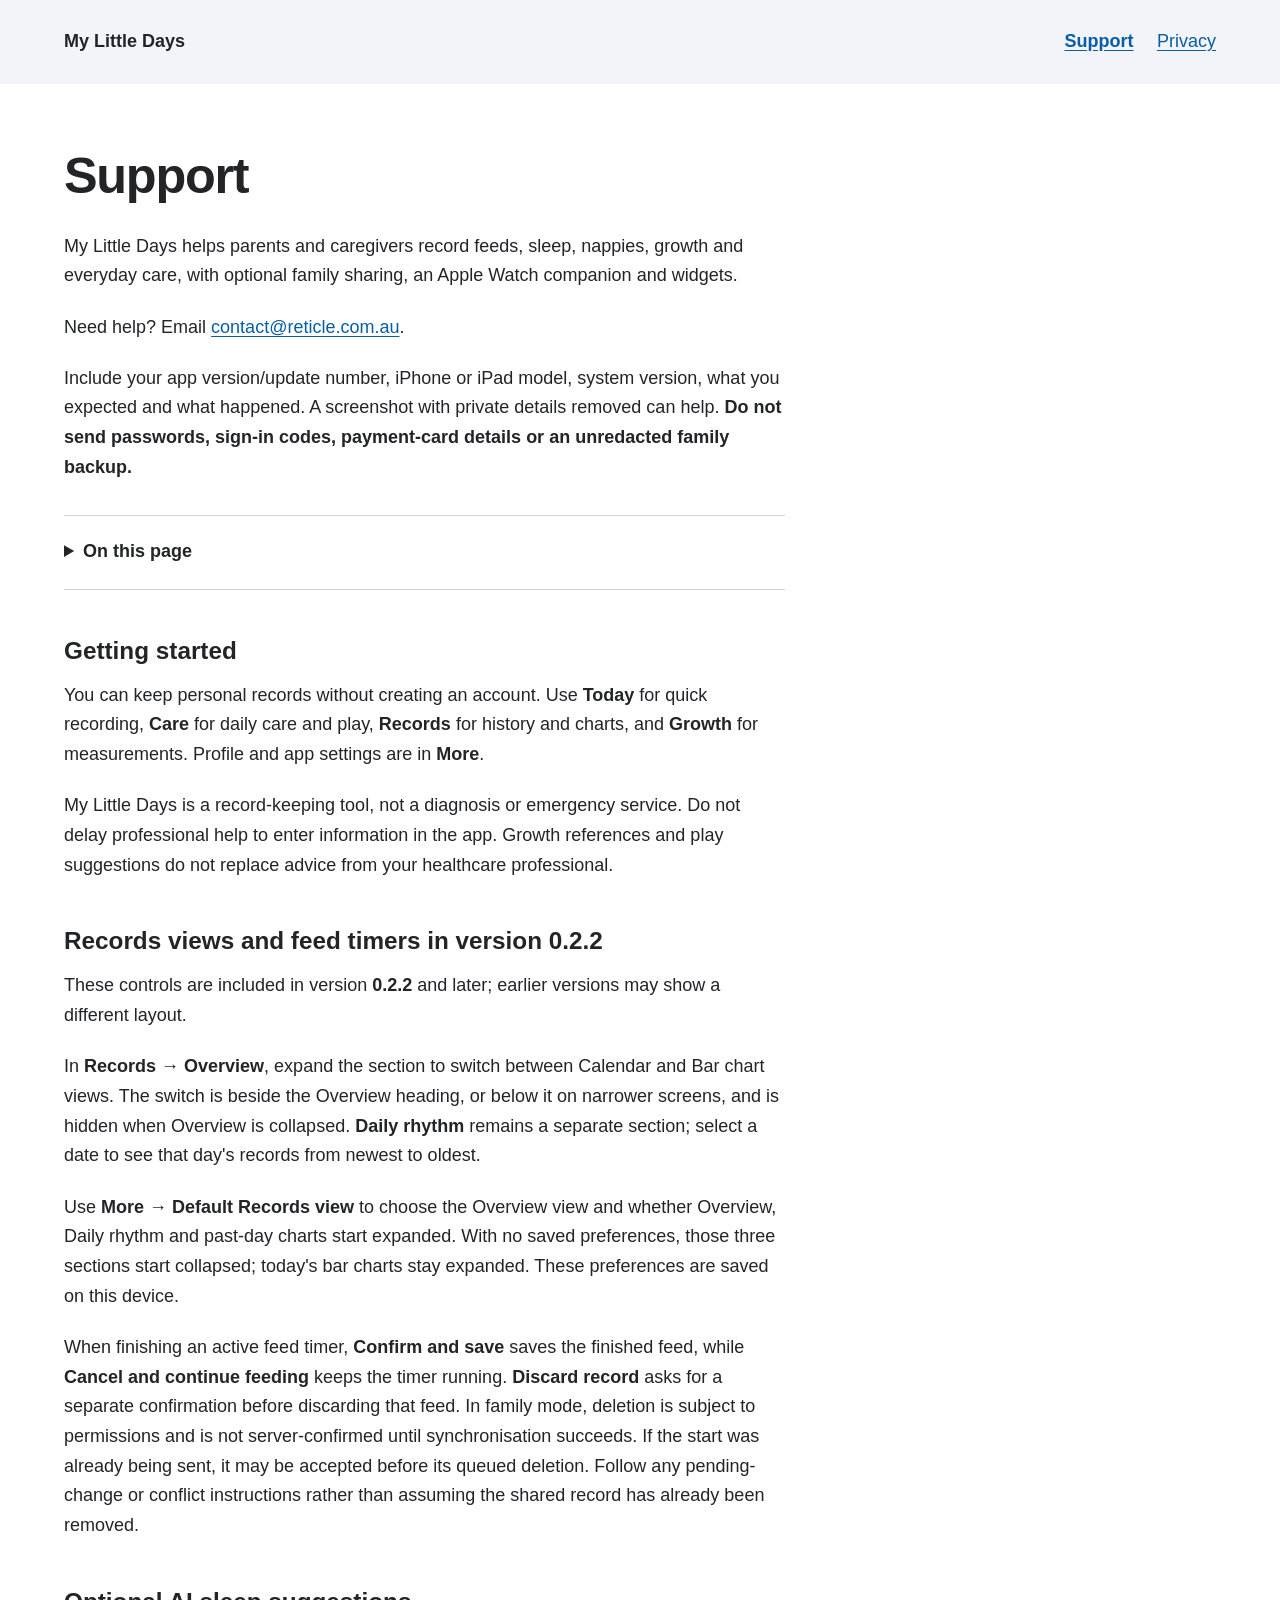
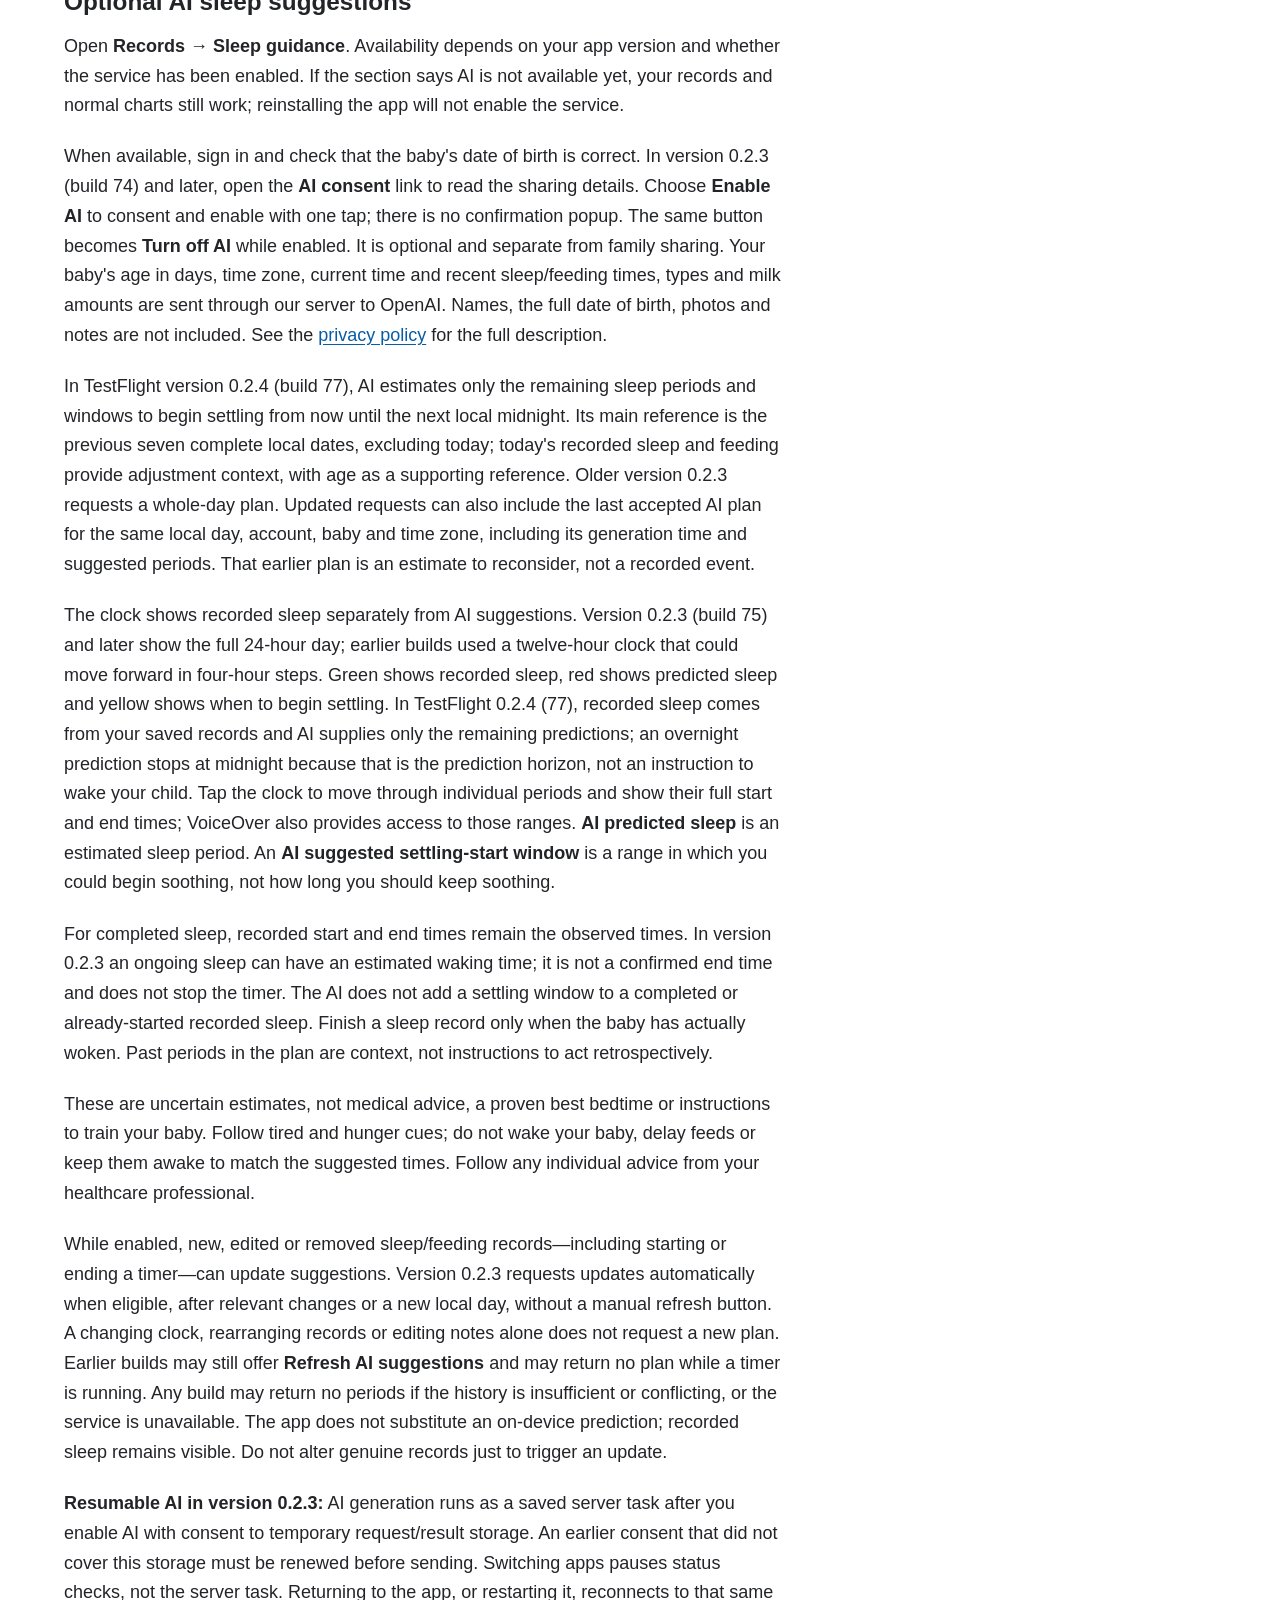
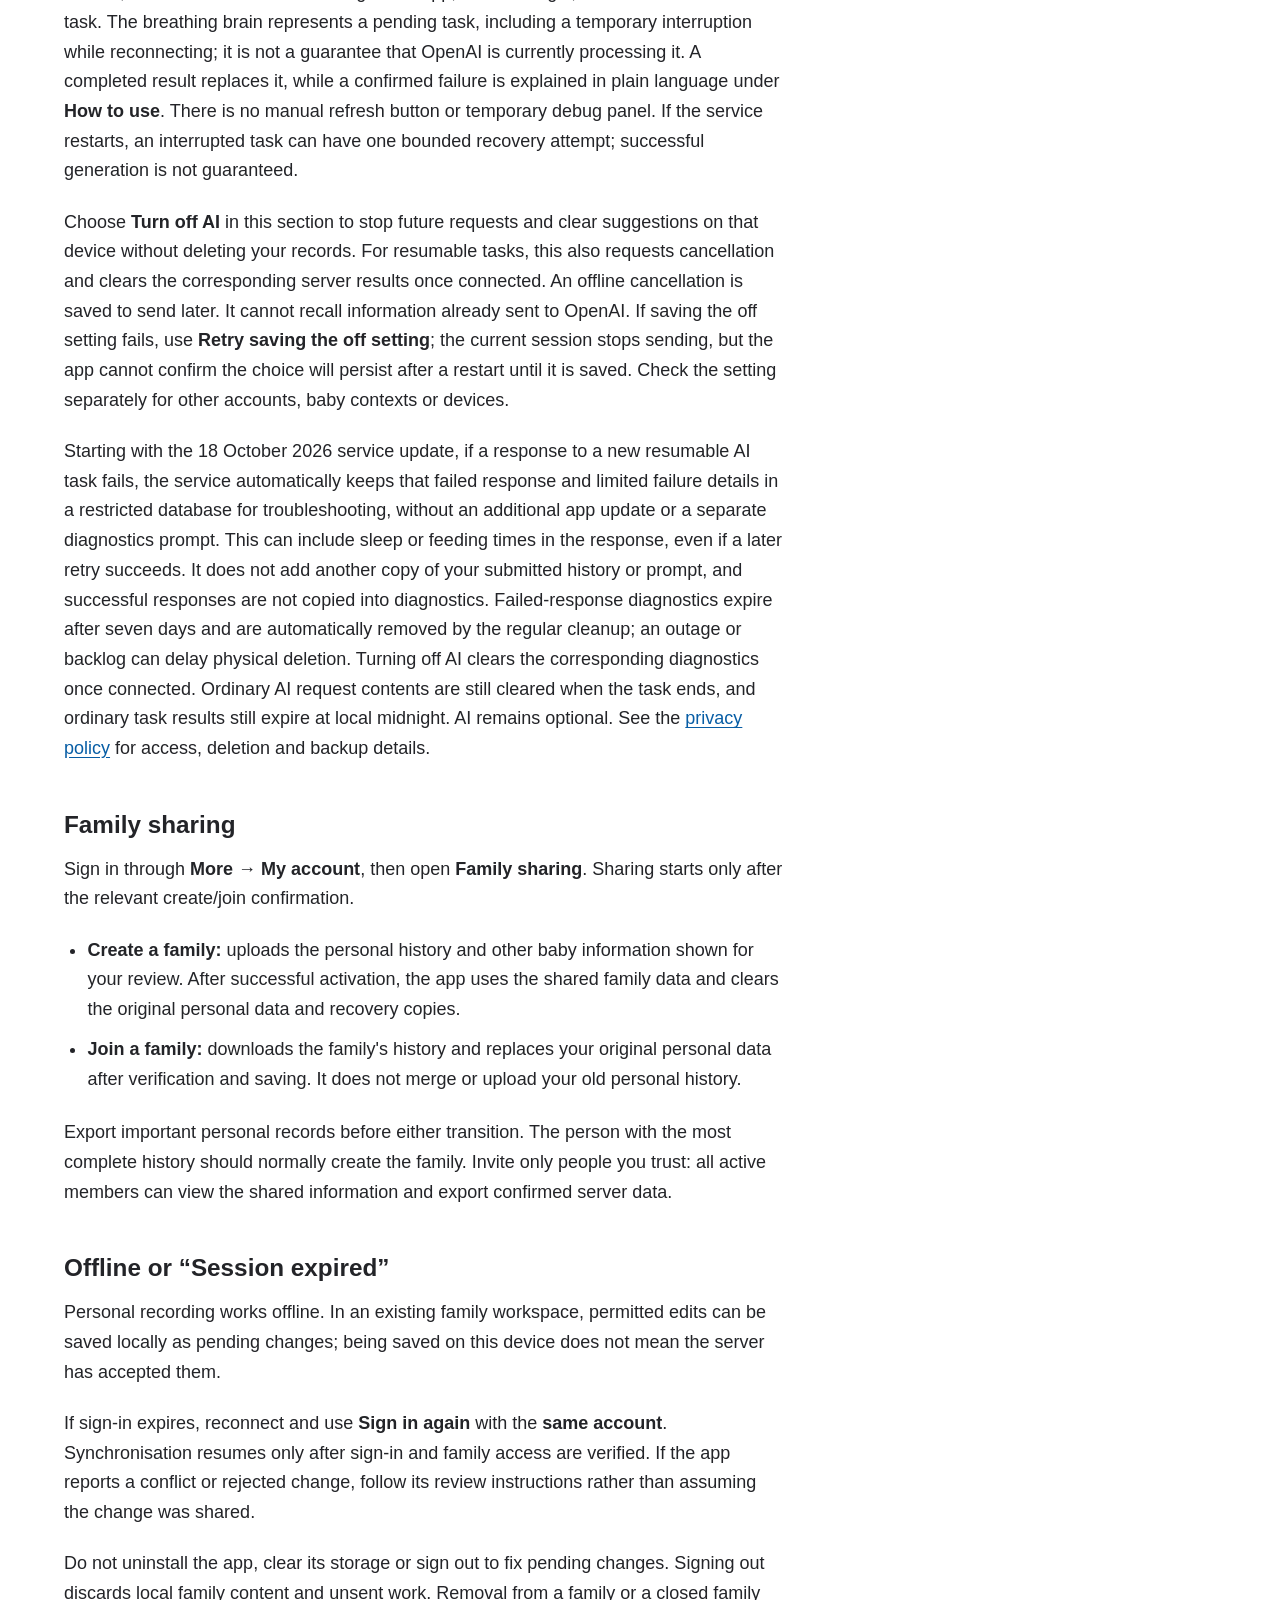
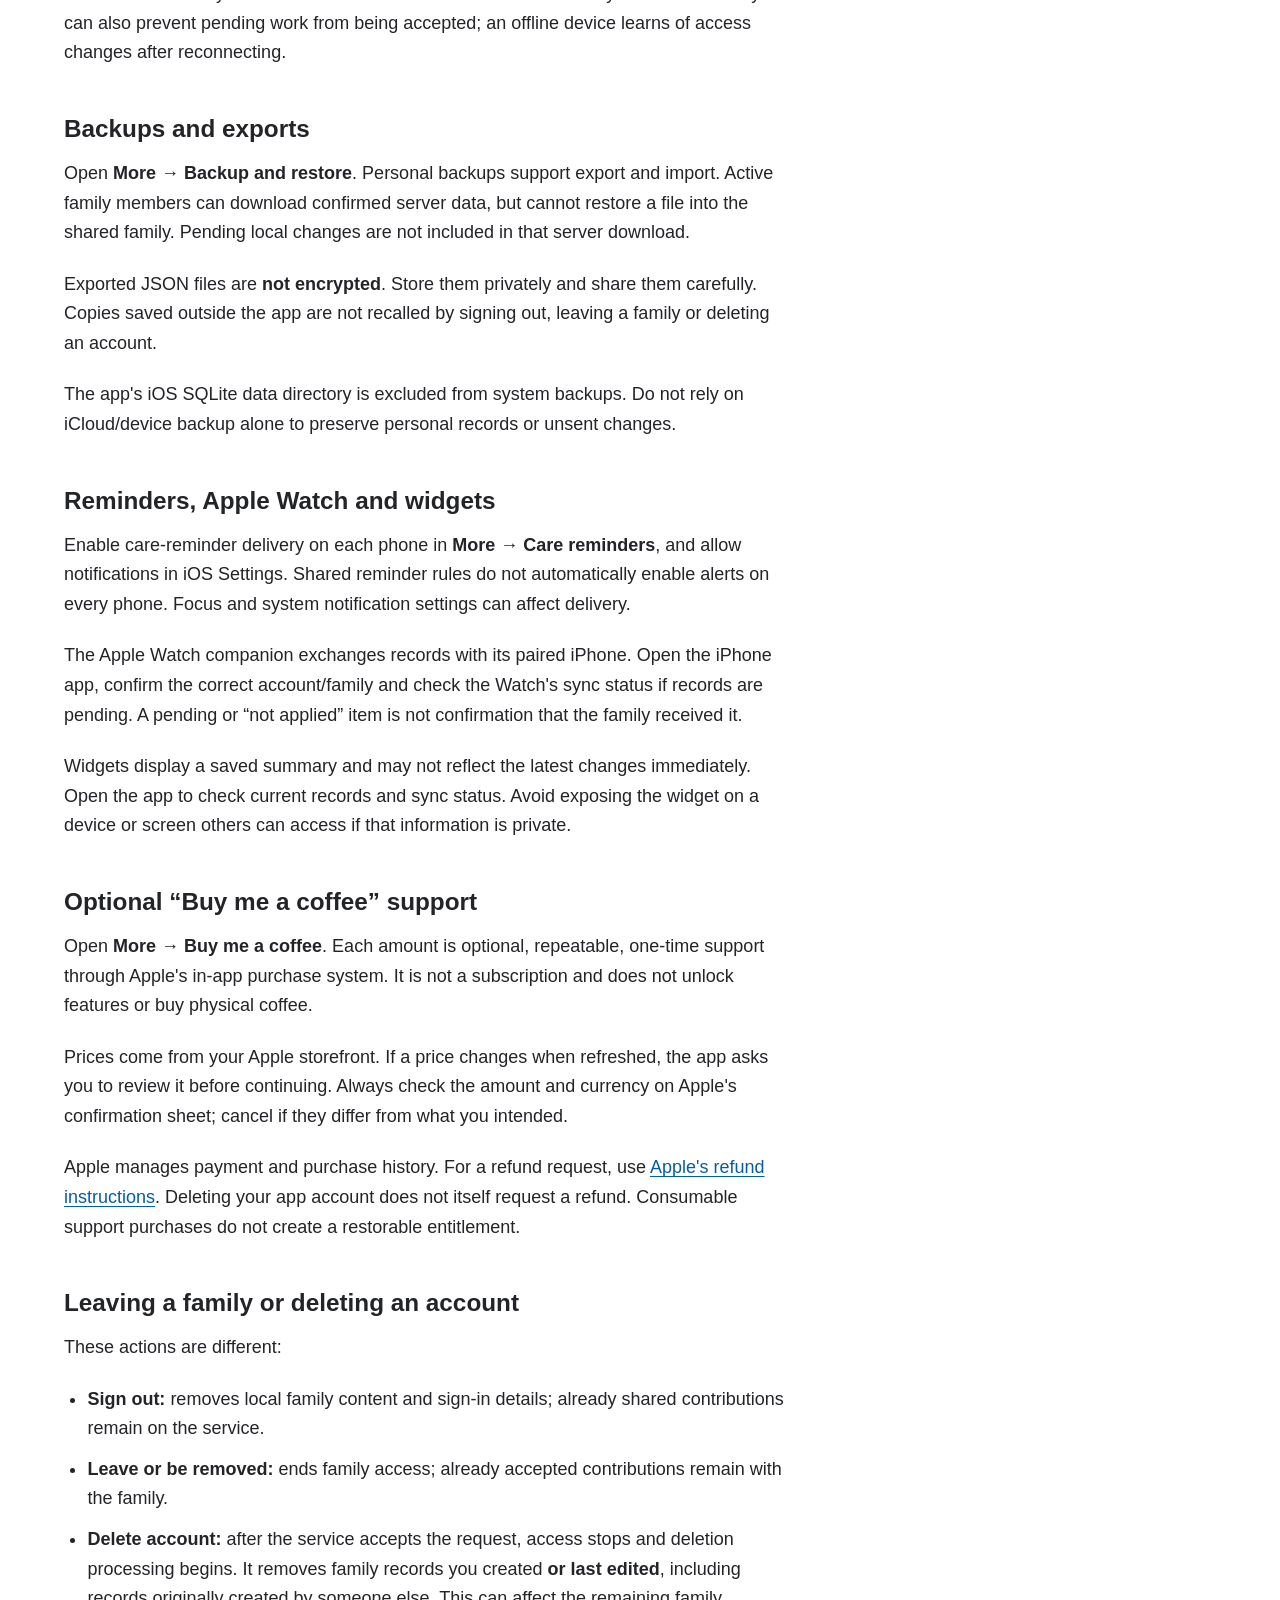
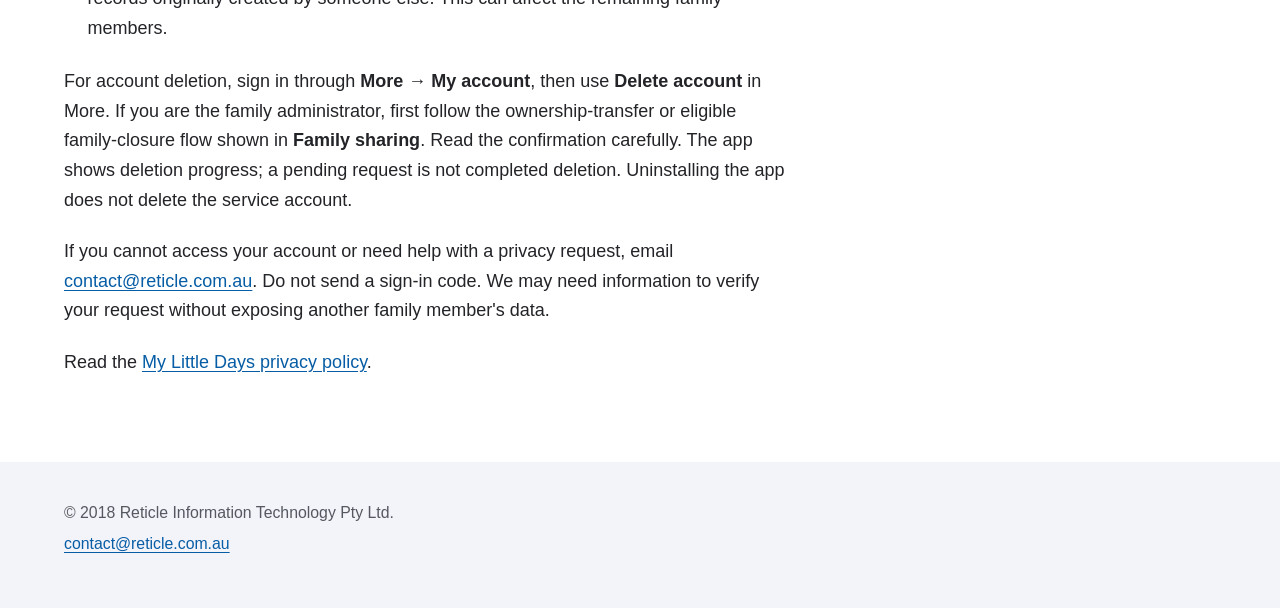
==== commit facc9b39: "Document remaining-day AI estimates and the full-day clock" ====
--- a/docs/index.html
+++ b/docs/index.html
@@ -16,8 +16,8 @@
 <h2 id="optional-ai-sleep-suggestions">Optional AI sleep suggestions</h2>
 <p>Open <strong>Records → Sleep guidance</strong>. Availability depends on your app version and whether the service has been enabled. If the section says AI is not available yet, your records and normal charts still work; reinstalling the app will not enable the service.</p>
 <p>When available, sign in and check that the baby's date of birth is correct. In version 0.2.3 (build 74) and later, open the <strong>AI consent</strong> link to read the sharing details. Choose <strong>Enable AI</strong> to consent and enable with one tap; there is no confirmation popup. The same button becomes <strong>Turn off AI</strong> while enabled. It is optional and separate from family sharing. Your baby's age in days, time zone, current time and recent sleep/feeding times, types and milk amounts are sent through our server to OpenAI. Names, the full date of birth, photos and notes are not included. See the <a href="privacy/">privacy policy</a> for the full description.</p>
-<p>The whole-day plan in version 0.2.3 is optional and uses your separate AI sharing choice. Updated requests can also include the last accepted AI plan for the same local day, account, baby and time zone, including its generation time and suggested periods. This helps the AI reconsider its earlier estimate alongside changed records; it does not turn a prediction into a recorded event.</p>
-<p>The clock shows recorded sleep separately from AI suggestions. The AI returns a whole-day plan. Version 0.2.3 uses a twelve-hour clock that can move forward in four-hour steps to keep upcoming sleep and settling periods visible across noon or midnight. Green shows recorded sleep, red shows predicted sleep and yellow shows when to begin settling. Tap the clock to move through individual periods and show their full start and end times; VoiceOver also provides access to those ranges. <strong>AI predicted sleep</strong> is an estimated sleep period. An <strong>AI suggested settling-start window</strong> is a range in which you could begin soothing, not how long you should keep soothing.</p>
+<p>In TestFlight version 0.2.4 (build 77), AI estimates only the remaining sleep periods and windows to begin settling from now until the next local midnight. Its main reference is the previous seven complete local dates, excluding today; today's recorded sleep and feeding provide adjustment context, with age as a supporting reference. Older version 0.2.3 requests a whole-day plan. Updated requests can also include the last accepted AI plan for the same local day, account, baby and time zone, including its generation time and suggested periods. That earlier plan is an estimate to reconsider, not a recorded event.</p>
+<p>The clock shows recorded sleep separately from AI suggestions. Version 0.2.3 (build 75) and later show the full 24-hour day; earlier builds used a twelve-hour clock that could move forward in four-hour steps. Green shows recorded sleep, red shows predicted sleep and yellow shows when to begin settling. In TestFlight 0.2.4 (77), recorded sleep comes from your saved records and AI supplies only the remaining predictions; an overnight prediction stops at midnight because that is the prediction horizon, not an instruction to wake your child. Tap the clock to move through individual periods and show their full start and end times; VoiceOver also provides access to those ranges. <strong>AI predicted sleep</strong> is an estimated sleep period. An <strong>AI suggested settling-start window</strong> is a range in which you could begin soothing, not how long you should keep soothing.</p>
 <p>For completed sleep, recorded start and end times remain the observed times. In version 0.2.3 an ongoing sleep can have an estimated waking time; it is not a confirmed end time and does not stop the timer. The AI does not add a settling window to a completed or already-started recorded sleep. Finish a sleep record only when the baby has actually woken. Past periods in the plan are context, not instructions to act retrospectively.</p>
 <p>These are uncertain estimates, not medical advice, a proven best bedtime or instructions to train your baby. Follow tired and hunger cues; do not wake your baby, delay feeds or keep them awake to match the suggested times. Follow any individual advice from your healthcare professional.</p>
 <p>While enabled, new, edited or removed sleep/feeding records—including starting or ending a timer—can update suggestions. Version 0.2.3 requests updates automatically when eligible, after relevant changes or a new local day, without a manual refresh button. A changing clock, rearranging records or editing notes alone does not request a new plan. Earlier builds may still offer <strong>Refresh AI suggestions</strong> and may return no plan while a timer is running. Any build may return no periods if the history is insufficient or conflicting, or the service is unavailable. The app does not substitute an on-device prediction; recorded sleep remains visible. Do not alter genuine records just to trigger an update.</p>
